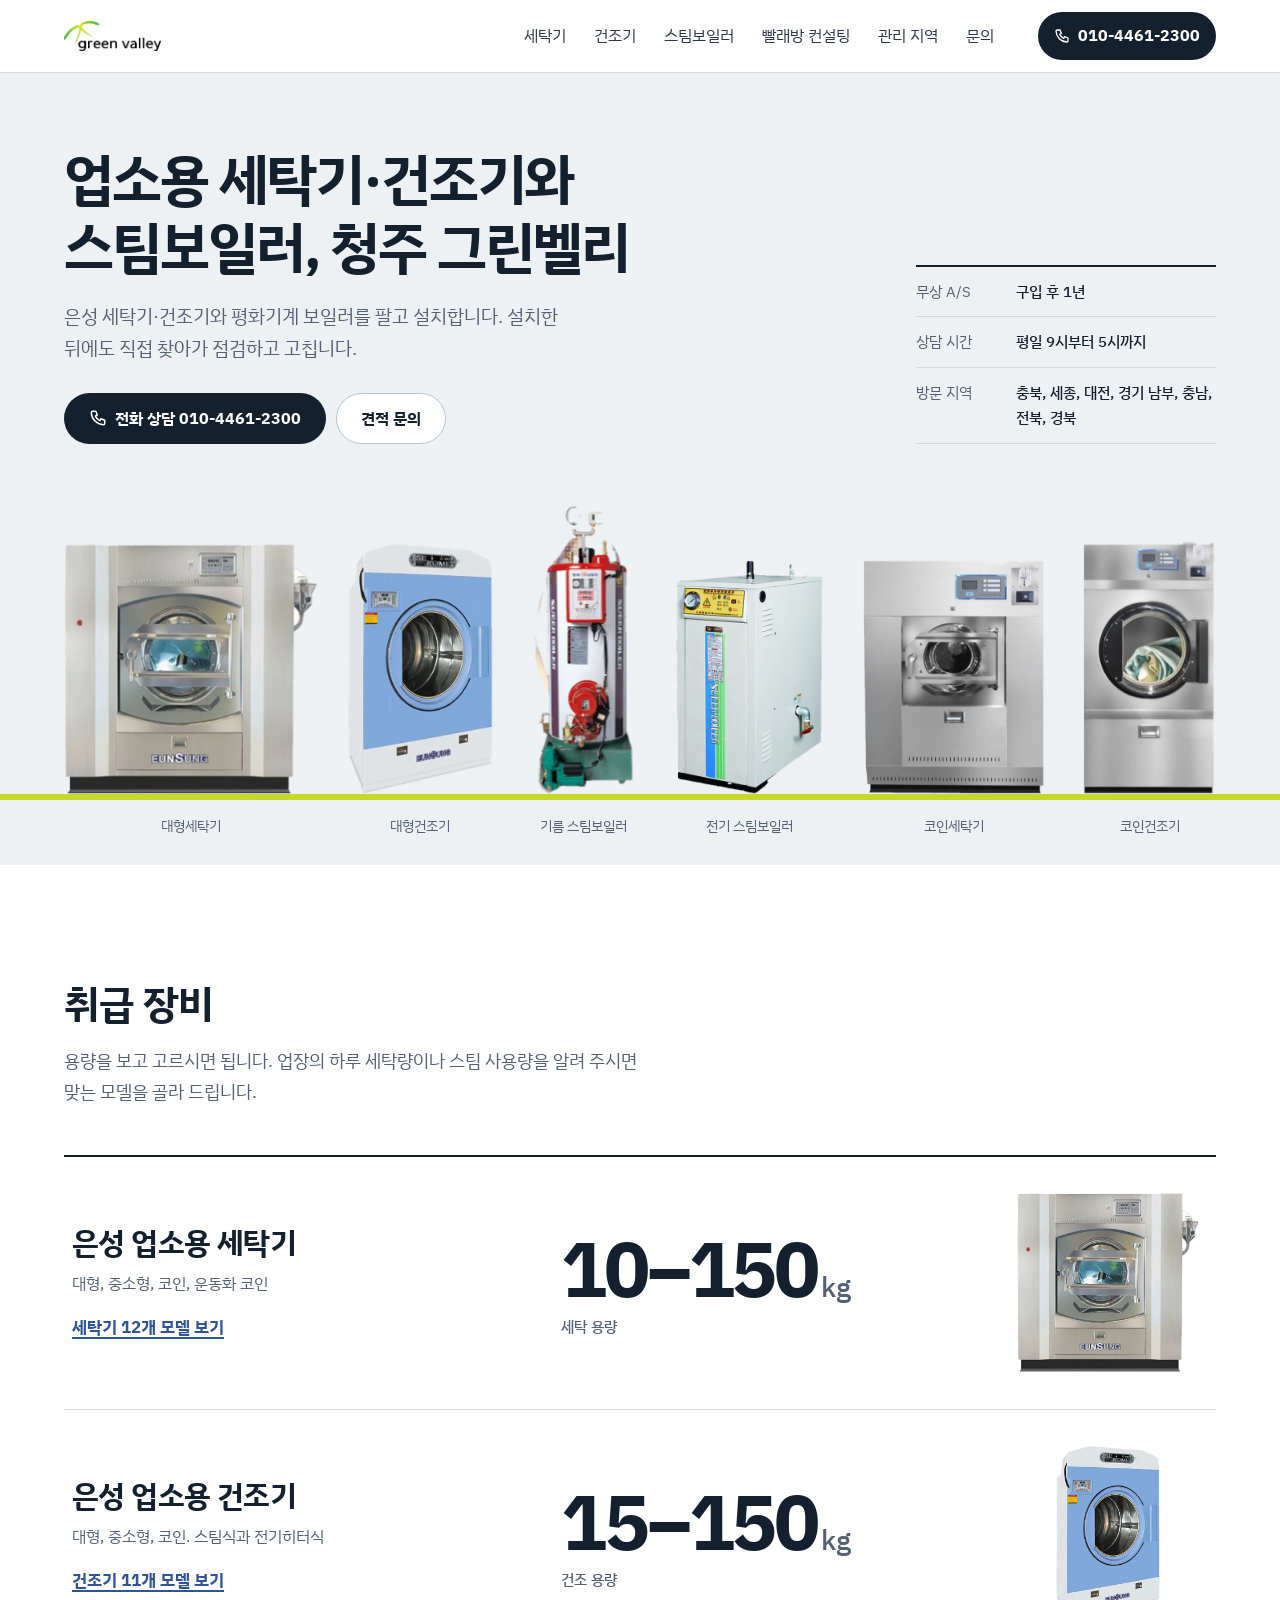
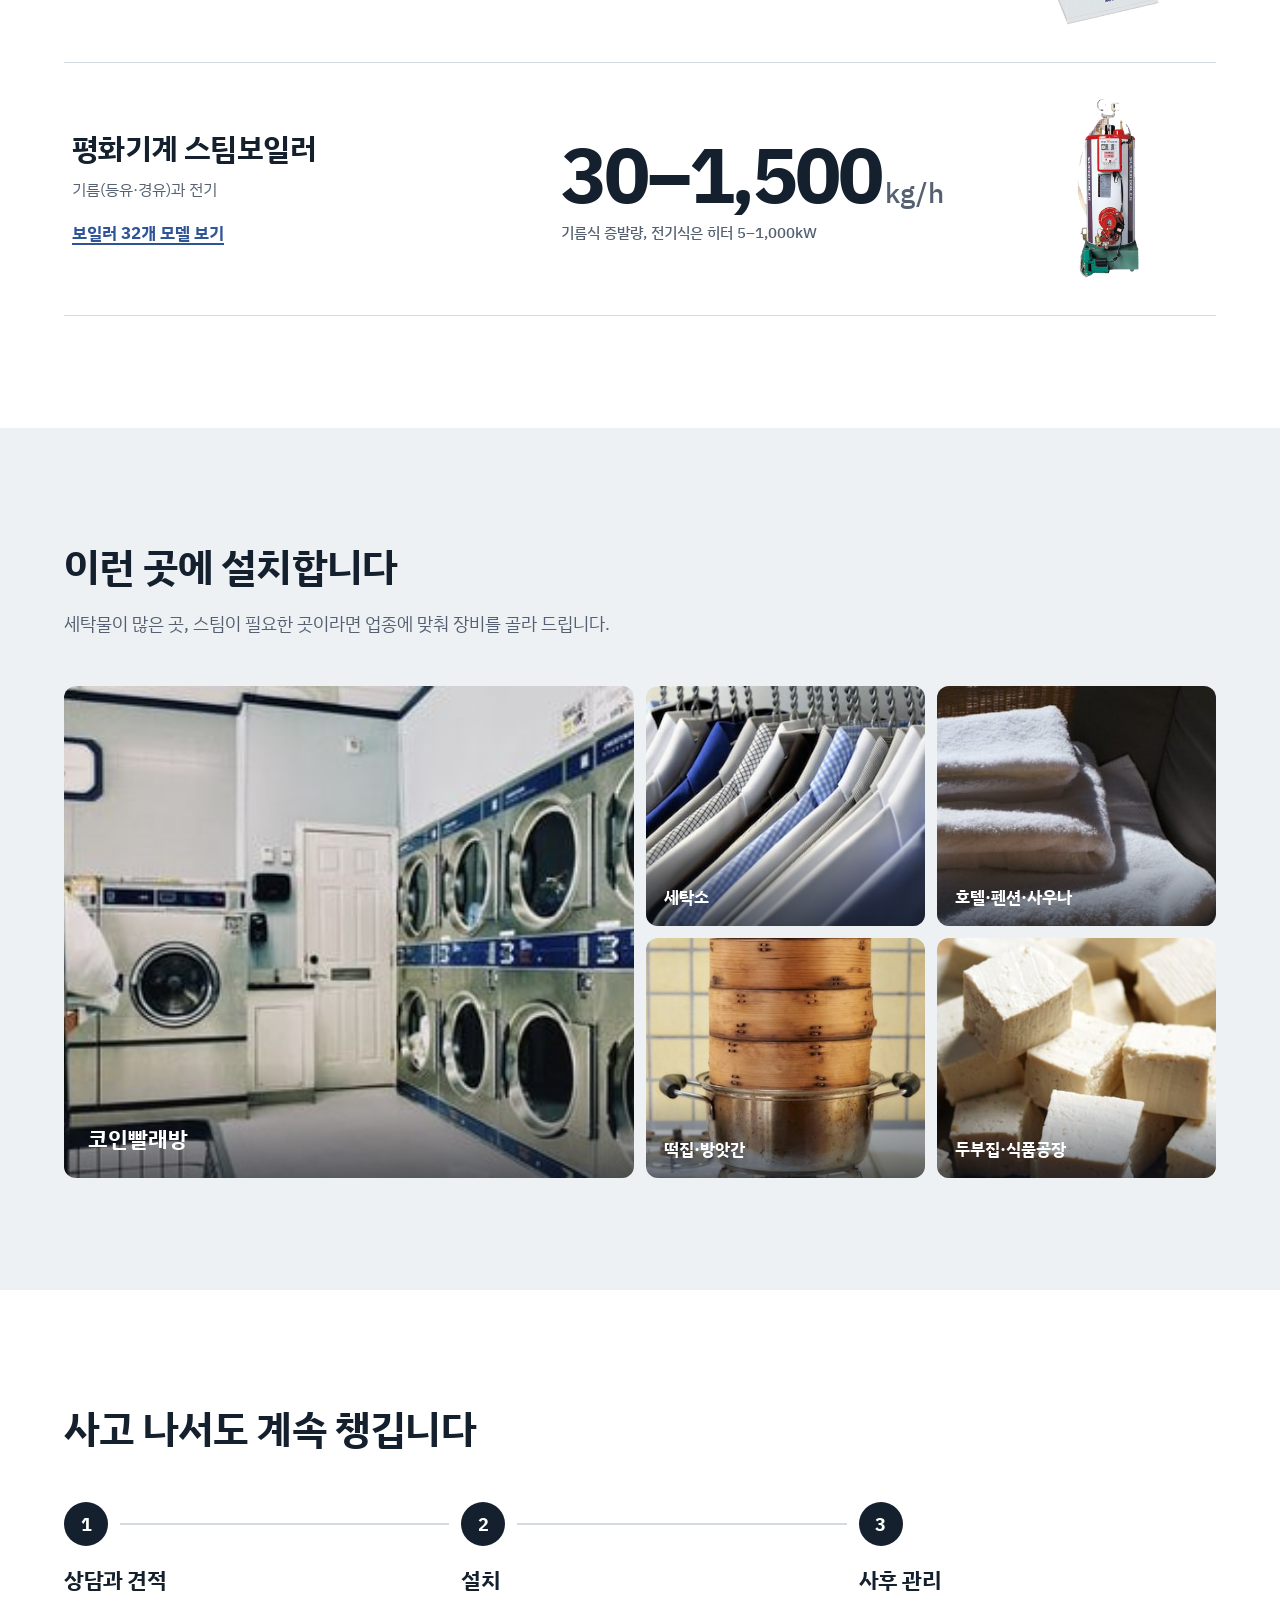
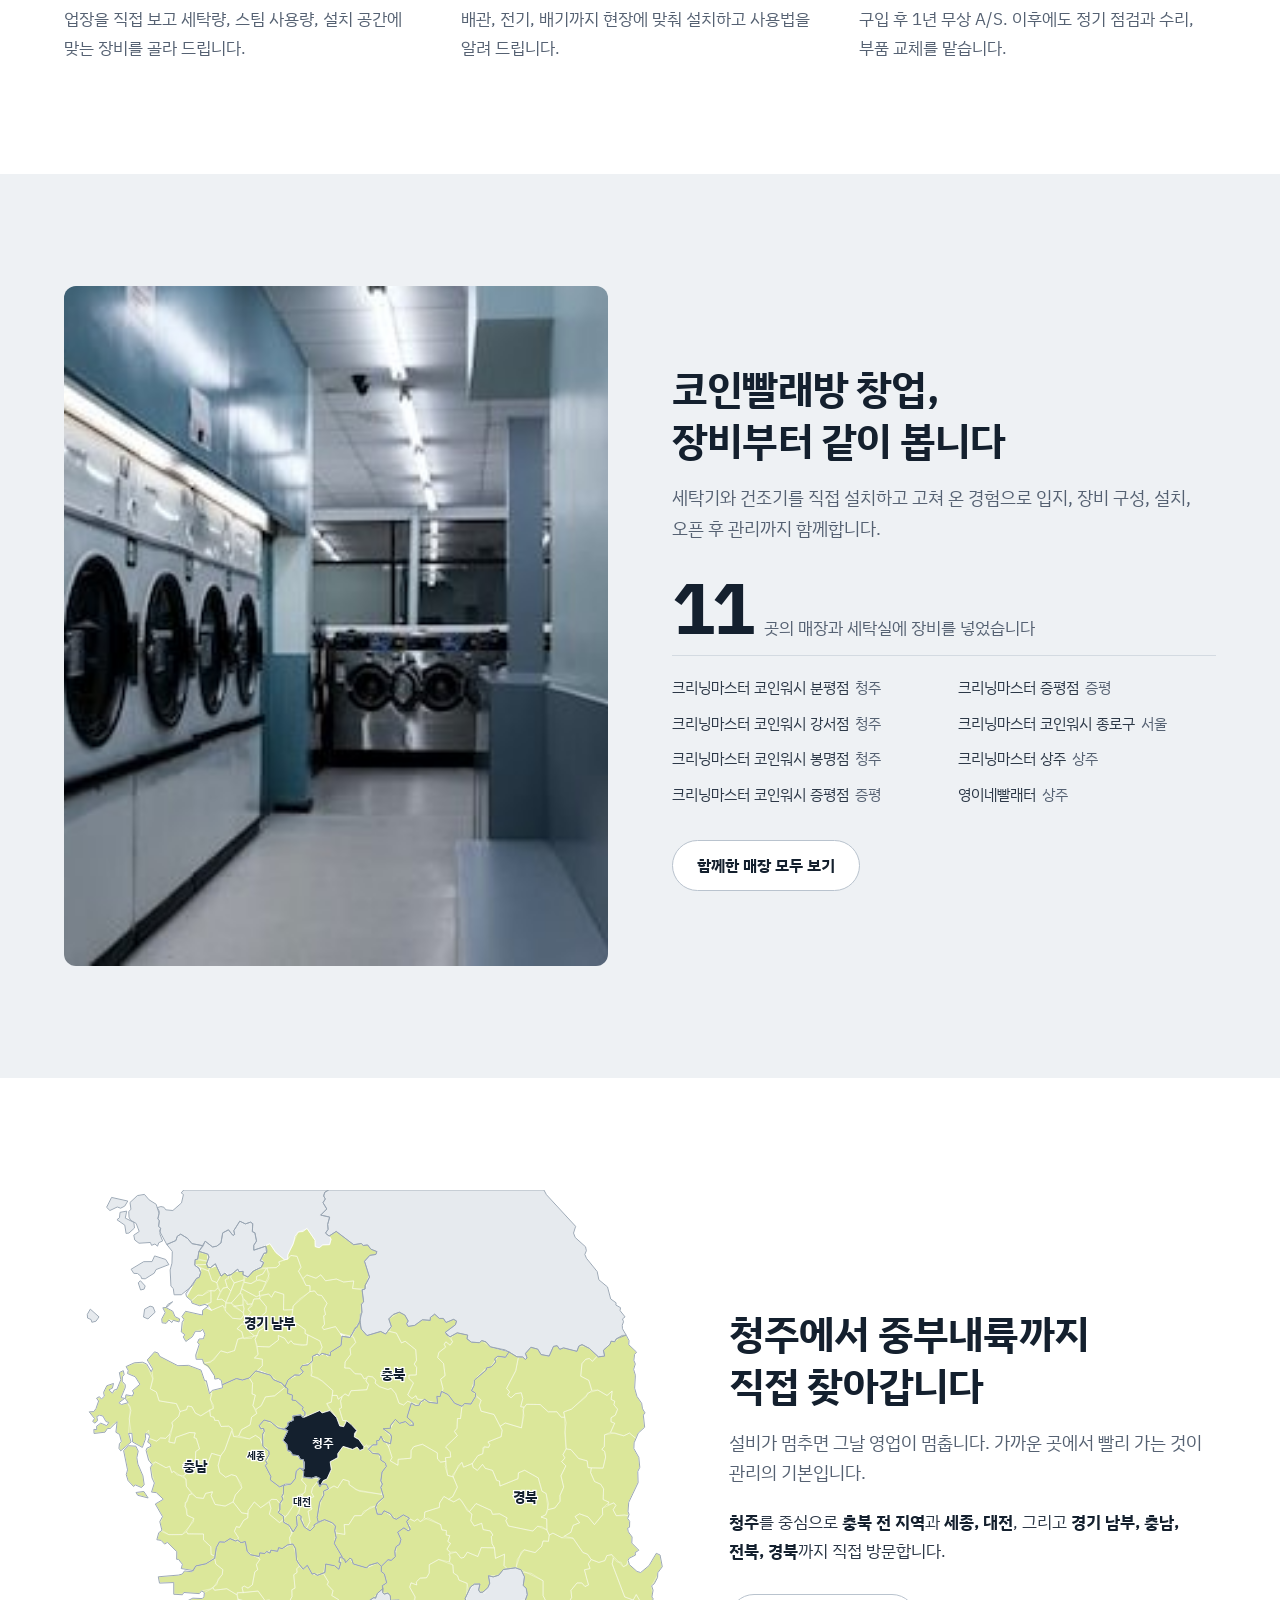
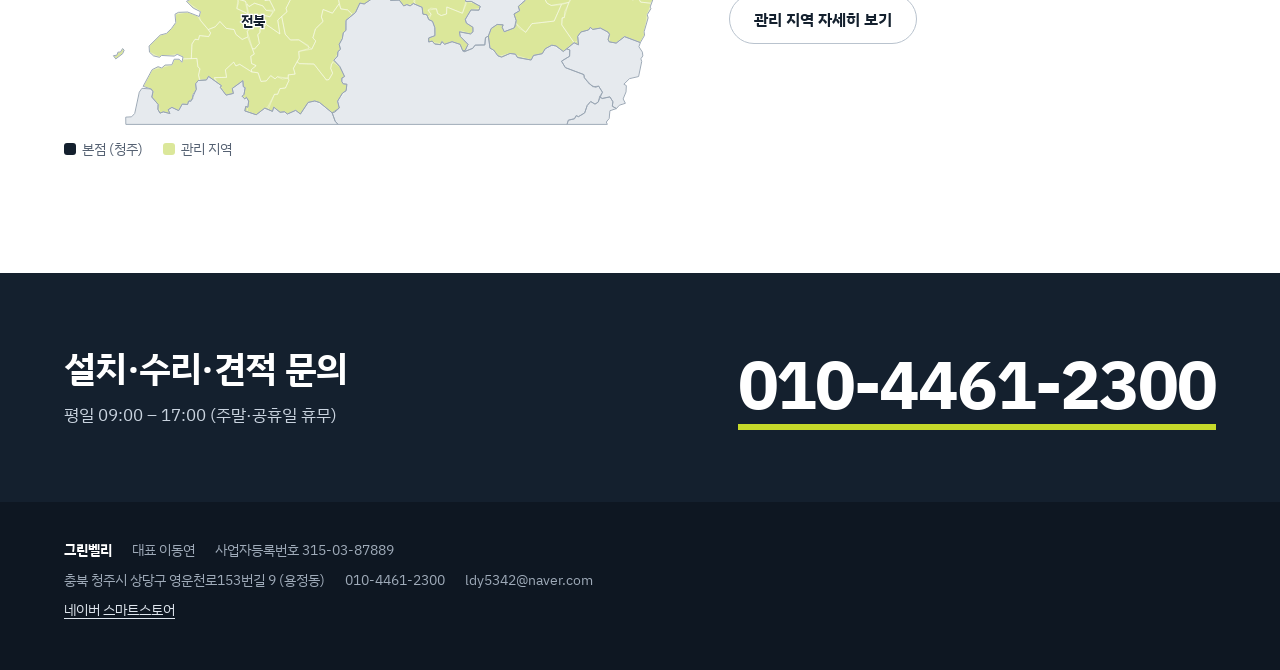
==== index.html @ e7952ce4 "SEO 점검 반영: 확인코드 자리표시 메타 제거, 셀프빨래방·A/S 검색어 보완, LocalBusiness 보강, llms.txt 매장 11곳 정정 (#2) Claude-Sessi" ====
<!doctype html>
<html lang="ko">
<head>
<meta charset="utf-8">
<meta name="viewport" content="width=device-width, initial-scale=1, viewport-fit=cover">
<title>그린벨리 | 청주 업소용 세탁기·건조기·스팀보일러 판매·설치·A/S</title>
<meta name="description" content="청주 그린벨리는 은성 업소용 세탁기·대형건조기와 평화기계 스팀보일러를 판매·설치하고 A/S합니다. 청주·충북 코인빨래방(셀프빨래방) 창업 컨설팅. 충청·경기 남부·전북·경북 방문 관리.">
<link rel="canonical" href="https://greenvalley.co.kr/">
<meta name="robots" content="index, follow, max-image-preview:large">
<meta property="og:type" content="website">
<meta property="og:locale" content="ko_KR">
<meta property="og:site_name" content="그린벨리">
<meta property="og:title" content="그린벨리 | 청주 업소용 세탁기·건조기·스팀보일러 판매·설치·A/S">
<meta property="og:description" content="청주 그린벨리는 은성 업소용 세탁기·대형건조기와 평화기계 스팀보일러를 판매·설치하고 A/S합니다. 청주·충북 코인빨래방(셀프빨래방) 창업 컨설팅. 충청·경기 남부·전북·경북 방문 관리.">
<meta property="og:url" content="https://greenvalley.co.kr/">
<meta property="og:image" content="https://greenvalley.co.kr/img/og-image.jpg">
<meta name="twitter:card" content="summary_large_image">
<meta name="theme-color" content="#ffffff">
<link rel="icon" href="favicon.png" type="image/png">
<link rel="apple-touch-icon" href="img/apple-touch-icon.png">
<link rel="manifest" href="site.webmanifest">
<link rel="preconnect" href="https://fonts.googleapis.com">
<link rel="preconnect" href="https://fonts.gstatic.com" crossorigin>
<link rel="stylesheet" href="https://fonts.googleapis.com/css2?family=IBM+Plex+Sans+KR:wght@400;500;700&display=swap">
<link rel="stylesheet" href="style.css">
<script type="application/ld+json">{"@context": "https://schema.org", "@graph": [{"@type": ["LocalBusiness", "Store"], "@id": "https://greenvalley.co.kr/#business", "name": "그린벨리", "alternateName": ["Green Valley", "그린밸리"], "description": "청주에 있는 업소용 세탁기·건조기, 스팀보일러 판매·설치·유지관리 업체. 은성 세탁기·대형건조기와 평화기계 스팀보일러를 취급하고 코인빨래방 창업 컨설팅을 합니다.", "url": "https://greenvalley.co.kr/", "logo": "https://greenvalley.co.kr/img/logo.png", "image": "https://greenvalley.co.kr/img/og-image.jpg", "telephone": "+82-10-4461-2300", "email": "ldy5342@naver.com", "vatID": "315-03-87889", "address": {"@type": "PostalAddress", "streetAddress": "영운천로153번길 9 (용정동)", "addressLocality": "청주시 상당구", "addressRegion": "충청북도", "addressCountry": "KR"}, "openingHoursSpecification": [{"@type": "OpeningHoursSpecification", "dayOfWeek": ["Monday", "Tuesday", "Wednesday", "Thursday", "Friday"], "opens": "09:00", "closes": "17:00"}], "areaServed": [{"@type": "City", "name": "청주시"}, {"@type": "AdministrativeArea", "name": "충청북도"}, {"@type": "City", "name": "세종특별자치시"}, {"@type": "City", "name": "대전광역시"}, {"@type": "AdministrativeArea", "name": "경기 남부"}, {"@type": "AdministrativeArea", "name": "충청남도"}, {"@type": "AdministrativeArea", "name": "전라북도"}, {"@type": "AdministrativeArea", "name": "경상북도"}], "brand": [{"@type": "Brand", "name": "은성", "alternateName": "은성기계"}, {"@type": "Brand", "name": "평화기계"}], "sameAs": ["https://smartstore.naver.com/greenvally"], "founder": {"@type": "Person", "name": "이동연"}, "knowsAbout": ["업소용 세탁기", "업소용 건조기", "코인빨래방 창업", "셀프빨래방 창업", "스팀보일러"]}]}</script>
</head>
<body>
<a class="skip" href="#main">본문으로 건너뛰기</a>
<header class="top">
  <div class="wrap">
    <a class="logo" href="index.html"><img src="img/logo.png" alt="그린벨리" width="802" height="249"></a>
    <nav class="menu" aria-label="메뉴"><a href="washer.html">세탁기</a><a href="dryer.html">건조기</a><a href="boiler.html">스팀보일러</a><a href="consulting.html">빨래방 컨설팅</a><a href="area.html">관리 지역</a><a href="contact.html">문의</a></nav>
    <a class="tel-top" href="tel:01044612300" aria-label="전화 010-4461-2300"><svg viewBox="0 0 24 24" fill="none" stroke="currentColor" stroke-width="2" stroke-linecap="round" stroke-linejoin="round" aria-hidden="true"><path d="M5 3h4l2 5-2.5 1.5a11 11 0 0 0 6 6L16 13l5 2v4a2 2 0 0 1-2 2A17 17 0 0 1 3 5a2 2 0 0 1 2-2z"/></svg>010-4461-2300</a>
  </div>
</header>
<main id="main">
<section class="hx">
  <div class="wrap hx-top">
    <div class="hx-copy">
      <h1>업소용 세탁기·건조기와<br>스팀보일러, 청주 그린벨리</h1>
      <p>은성 세탁기·건조기와 평화기계 보일러를 팔고 설치합니다. 설치한 뒤에도 직접 찾아가 점검하고 고칩니다.</p>
      <div class="btn-row"><a class="btn btn-ink" href="tel:01044612300"><svg viewBox="0 0 24 24" fill="none" stroke="currentColor" stroke-width="2" stroke-linecap="round" stroke-linejoin="round" aria-hidden="true"><path d="M5 3h4l2 5-2.5 1.5a11 11 0 0 0 6 6L16 13l5 2v4a2 2 0 0 1-2 2A17 17 0 0 1 3 5a2 2 0 0 1 2-2z"/></svg>전화 상담 010-4461-2300</a><a class="btn btn-line" href="contact.html">견적 문의</a></div>
    </div>
    <dl class="hx-facts">
      <div><dt>무상 A/S</dt><dd>구입 후 1년</dd></div>
      <div><dt>상담 시간</dt><dd>평일 9시부터 5시까지</dd></div>
      <div><dt>방문 지역</dt><dd>충북, 세종, 대전, 경기 남부, 충남, 전북, 경북</dd></div>
    </dl>
  </div>
  <div class="wrap">
    <ul class="lineup" style="--cols:1.013fr 0.579fr 0.342fr 0.631fr 0.772fr 0.525fr" aria-label="취급 장비"><li style="--i:0"><a href="washer.html#w-large" style="--hf:1.0" aria-label="대형세탁기 보기"><span class="tag" aria-hidden="true">대형세탁기</span><picture><source srcset="img/prod/cut/washer-large.webp" type="image/webp"><img src="img/prod/cut/washer-large.png" alt="은성·평화기계 대형세탁기" width="611" height="603" fetchpriority="high"></picture></a></li><li style="--i:1"><a href="dryer.html#d-large" style="--hf:1.0" aria-label="대형건조기 보기"><span class="tag" aria-hidden="true">대형건조기</span><picture><source srcset="img/prod/cut/dryer-blue.webp" type="image/webp"><img src="img/prod/cut/dryer-blue.png" alt="은성·평화기계 대형건조기" width="361" height="623" fetchpriority="high"></picture></a></li><li style="--i:2"><a href="boiler.html#b-oil" style="--hf:0.98" aria-label="기름 스팀보일러 보기"><span class="tag" aria-hidden="true">기름 스팀보일러</span><picture><source srcset="img/prod/cut/pho-30.webp" type="image/webp"><img src="img/prod/cut/pho-30.png" alt="은성·평화기계 기름 스팀보일러" width="205" height="599" fetchpriority="high"></picture></a></li><li style="--i:3"><a href="boiler.html#b-elec" style="--hf:0.8" aria-label="전기 스팀보일러 보기"><span class="tag" aria-hidden="true">전기 스팀보일러</span><picture><source srcset="img/prod/cut/phe-small.webp" type="image/webp"><img src="img/prod/cut/phe-small.png" alt="은성·평화기계 전기 스팀보일러" width="361" height="572" fetchpriority="auto"></picture></a></li><li style="--i:4"><a href="washer.html#w-coin" style="--hf:0.8" aria-label="코인세탁기 보기"><span class="tag" aria-hidden="true">코인세탁기</span><picture><source srcset="img/prod/cut/washer-coin.webp" type="image/webp"><img src="img/prod/cut/washer-coin.png" alt="은성·평화기계 코인세탁기" width="477" height="618" fetchpriority="auto"></picture></a></li><li style="--i:5"><a href="dryer.html#d-coin" style="--hf:0.92" aria-label="코인건조기 보기"><span class="tag" aria-hidden="true">코인건조기</span><picture><source srcset="img/prod/cut/dryer-coin.webp" type="image/webp"><img src="img/prod/cut/dryer-coin.png" alt="은성·평화기계 코인건조기" width="326" height="621" fetchpriority="auto"></picture></a></li></ul>
    <ul class="lineup-names" style="--cols:1.013fr 0.579fr 0.342fr 0.631fr 0.772fr 0.525fr" aria-hidden="true"><li><a href="washer.html#w-large" tabindex="-1">대형세탁기</a></li><li><a href="dryer.html#d-large" tabindex="-1">대형건조기</a></li><li><a href="boiler.html#b-oil" tabindex="-1">기름 스팀보일러</a></li><li><a href="boiler.html#b-elec" tabindex="-1">전기 스팀보일러</a></li><li><a href="washer.html#w-coin" tabindex="-1">코인세탁기</a></li><li><a href="dryer.html#d-coin" tabindex="-1">코인건조기</a></li></ul>
  </div>
</section>
<section class="section" id="catalog">
  <div class="wrap">
    <div class="head"><h2 class="title">취급 장비</h2><p class="desc">용량을 보고 고르시면 됩니다. 업장의 하루 세탁량이나 스팀 사용량을 알려 주시면 맞는 모델을 골라 드립니다.</p></div>
    <ul class="cat"><li><a href="washer.html">
        <div><h3>은성 업소용 세탁기</h3><p class="types-line">대형, 중소형, 코인, 운동화 코인</p><span class="more">세탁기 12개 모델 보기</span></div>
        <p class="range">10–150<small>kg</small><span class="range-sub">세탁 용량</span></p>
        <div class="thumb"><img src="img/prod/cut/washer-large.png" alt="" width="611" height="603" loading="lazy"></div>
      </a></li><li><a href="dryer.html">
        <div><h3>은성 업소용 건조기</h3><p class="types-line">대형, 중소형, 코인. 스팀식과 전기히터식</p><span class="more">건조기 11개 모델 보기</span></div>
        <p class="range">15–150<small>kg</small><span class="range-sub">건조 용량</span></p>
        <div class="thumb"><img src="img/prod/cut/dryer-blue.png" alt="" width="361" height="623" loading="lazy"></div>
      </a></li><li><a href="boiler.html">
        <div><h3>평화기계 스팀보일러</h3><p class="types-line">기름(등유·경유)과 전기</p><span class="more">보일러 32개 모델 보기</span></div>
        <p class="range">30–1,500<small>kg/h</small><span class="range-sub">기름식 증발량, 전기식은 히터 5–1,000kW</span></p>
        <div class="thumb"><img src="img/prod/cut/pho-30.png" alt="" width="205" height="599" loading="lazy"></div>
      </a></li></ul>
  </div>
</section>
<section class="section soft">
  <div class="wrap">
    <div class="head"><h2 class="title">이런 곳에 설치합니다</h2><p class="desc">세탁물이 많은 곳, 스팀이 필요한 곳이라면 업종에 맞춰 장비를 골라 드립니다.</p></div>
    <div class="places">
      <figure><img src="img/photo/laundromat.jpg" alt="코인빨래방 세탁기와 건조기" width="318" height="239" loading="lazy"><figcaption>코인빨래방</figcaption></figure>
      <figure><img src="img/photo/drycleaner.jpg" alt="세탁소에 걸린 셔츠" width="356" height="267" loading="lazy"><figcaption>세탁소</figcaption></figure>
      <figure><img src="img/photo/towels.jpg" alt="호텔 수건" width="356" height="267" loading="lazy"><figcaption>호텔·펜션·사우나</figcaption></figure>
      <figure><img src="img/photo/steamer.jpg" alt="찜기로 찌는 모습" width="400" height="300" loading="lazy"><figcaption>떡집·방앗간</figcaption></figure>
      <figure><img src="img/photo/tofu.jpg" alt="두부" width="400" height="300" loading="lazy"><figcaption>두부집·식품공장</figcaption></figure>
    </div>
  </div>
</section>
<section class="section">
  <div class="wrap">
    <div class="head"><h2 class="title">사고 나서도 계속 챙깁니다</h2></div>
    <ol class="flow">
      <li><h3>상담과 견적</h3><p>업장을 직접 보고 세탁량, 스팀 사용량, 설치 공간에 맞는 장비를 골라 드립니다.</p></li>
      <li><h3>설치</h3><p>배관, 전기, 배기까지 현장에 맞춰 설치하고 사용법을 알려 드립니다.</p></li>
      <li><h3>사후 관리</h3><p>구입 후 1년 무상 A/S. 이후에도 정기 점검과 수리, 부품 교체를 맡습니다.</p></li>
    </ol>
  </div>
</section>
<section class="section soft">
  <div class="wrap cons">
    <div class="cons-photo"><img src="img/photo/laundromat2.jpg" alt="코인빨래방 내부" width="356" height="267" loading="lazy"></div>
    <div>
      <h2 class="title">코인빨래방 창업, 장비부터 같이 봅니다</h2>
      <p class="desc">세탁기와 건조기를 직접 설치하고 고쳐 온 경험으로 입지, 장비 구성, 설치, 오픈 후 관리까지 함께합니다.</p>
      <p class="cons-count"><b>11</b><span>곳의 매장과 세탁실에 장비를 넣었습니다</span></p>
      <ul class="cons-list"><li>크리닝마스터 코인워시 분평점<span>청주</span></li><li>크리닝마스터 코인워시 강서점<span>청주</span></li><li>크리닝마스터 코인워시 봉명점<span>청주</span></li><li>크리닝마스터 코인워시 증평점<span>증평</span></li><li>크리닝마스터 증평점<span>증평</span></li><li>크리닝마스터 코인워시 종로구<span>서울</span></li><li>크리닝마스터 상주<span>상주</span></li><li>영이네빨래터<span>상주</span></li></ul>
      <div class="btn-row"><a class="btn btn-line" href="consulting.html#cases">함께한 매장 모두 보기</a></div>
    </div>
  </div>
</section>
<section class="section">
  <div class="wrap area">
    <div><svg class="area-map" viewBox="0 0 760 667" role="img" aria-labelledby="mapt"><title id="mapt">그린벨리 관리 지역: 청주를 중심으로 충북, 세종, 대전, 경기 남부, 충남, 전북, 경북</title><g class="regions"><path class="off" d="M499.9,576.2 510.2,572.1 513.2,568.1 525.3,567.9 526.1,558.8 529.7,556.8 531.7,571.9 536.2,574.2 541.7,581.5 546.2,583.0 556.7,578.5 563.5,579.4 566.0,583.5 583.1,586.7 586.0,581.0 596.9,578.8 600.7,572.6 608.8,568.2 614.1,569.1 623.2,576.0 627.6,572.8 631.3,574.1 631.1,582.0 621.0,588.1 625.8,596.2 648.9,604.9 649.5,608.8 655.7,616.7 663.5,621.0 667.3,619.2 672.1,626.9 666.7,639.3 662.8,641.7 657.4,638.5 653.1,643.4 649.9,652.7 642.1,657.4 639.3,656.1 637.2,660.0 629.5,661.8 627.9,667.0 342.0,667.0 338.5,663.1 334.7,652.6 343.6,646.6 341.5,638.0 347.6,628.0 352.1,625.0 353.1,616.9 348.5,616.4 346.7,613.3 346.9,609.1 350.2,607.3 344.3,594.9 336.8,586.9 341.5,581.8 341.9,576.2 345.1,573.3 343.5,567.1 347.4,560.0 348.6,552.7 351.9,549.7 352.0,537.2 363.9,527.3 369.3,515.6 374.7,516.7 386.8,508.7 388.9,509.5 391.0,503.7 398.4,497.2 397.9,502.8 399.6,504.4 404.3,503.1 407.3,506.6 407.6,512.3 418.5,511.9 424.0,519.2 428.0,517.5 432.0,519.1 436.0,516.2 447.0,520.9 448.0,529.4 452.8,530.2 455.3,536.2 460.0,538.4 462.9,546.4 463.0,556.3 455.2,559.2 455.2,564.2 459.5,563.1 462.8,566.7 469.9,567.5 471.6,563.7 475.2,567.0 484.4,563.8 494.4,567.1 497.7,575.1 499.9,576.2Z"/><path class="off" d="M338.5,663.1 342.0,667.0 77.2,667.0 77.1,658.0 84.3,657.6 88.3,653.4 94.0,626.8 97.3,622.0 109.0,623.0 111.1,626.3 109.6,632.9 117.5,642.1 117.2,648.2 119.8,653.0 123.9,651.4 132.3,653.5 130.0,648.7 134.7,645.8 143.1,649.8 147.6,641.7 154.3,642.2 155.4,638.2 158.5,638.3 165.1,623.4 164.3,616.3 167.6,612.3 177.8,611.6 180.4,607.1 196.5,618.7 195.1,620.8 202.3,630.5 211.4,628.4 210.0,622.2 223.3,612.5 223.8,620.0 226.1,621.2 224.7,629.5 222.4,631.9 225.6,635.2 227.7,633.3 230.5,638.0 229.5,645.6 226.8,644.7 225.7,650.2 239.9,655.0 250.7,646.7 260.2,650.8 261.8,645.5 269.7,651.9 275.3,651.3 278.8,654.1 289.2,649.5 295.1,654.1 304.7,639.6 313.0,637.8 319.1,639.8 334.7,652.6 338.5,663.1Z"/><path class="off" d="M701.7,181.2 689.4,185.8 687.4,189.4 682.8,188.8 681.6,192.5 673.3,200.0 674.8,207.3 667.0,208.3 655.9,197.8 646.6,193.0 642.6,194.9 640.3,201.4 623.5,197.1 618.8,198.9 615.6,194.4 611.0,195.2 605.6,207.3 595.4,205.4 591.4,198.7 582.8,196.3 576.0,204.0 578.0,209.7 576.0,211.5 572.5,208.5 565.4,208.2 550.6,199.5 532.0,195.7 526.8,189.6 521.5,188.0 518.4,190.6 508.5,189.9 503.0,185.8 503.9,181.1 490.8,178.3 481.8,183.3 475.9,177.6 488.5,168.3 490.0,163.5 486.3,161.5 476.8,165.4 473.5,160.3 468.5,160.3 462.7,155.0 457.3,159.1 457.1,162.7 447.3,162.0 437.7,169.0 429.6,170.3 427.7,166.9 429.6,163.5 425.4,156.1 418.5,152.5 410.8,155.5 405.4,160.9 408.6,170.4 401.4,179.8 395.3,176.6 378.2,181.7 371.0,173.6 368.9,164.8 371.9,152.6 371.2,142.4 374.0,139.8 372.1,124.6 375.8,123.5 376.0,119.0 381.3,108.7 375.1,88.9 381.8,81.5 389.2,80.5 390.6,76.9 383.1,73.9 379.0,68.6 373.5,69.2 371.0,66.8 361.6,68.3 339.8,51.7 330.9,57.5 326.4,53.8 329.7,49.1 329.1,42.9 331.6,33.8 320.4,31.3 328.0,23.7 323.3,15.8 326.2,11.2 324.1,7.5 325.5,2.8 330.4,0.0 599.0,0.0 602.2,5.9 638.6,45.4 636.0,53.8 638.1,59.3 651.0,70.9 652.0,75.8 650.1,80.4 652.1,85.2 665.5,101.8 667.6,112.1 678.4,121.0 682.4,136.0 689.1,140.8 688.8,143.6 694.6,146.9 694.1,150.6 700.3,158.4 697.1,160.9 698.4,164.4 696.8,168.9 697.1,173.2 701.7,181.2Z"/><path class="off" d="M135.6,139.5 127.8,147.0 135.7,151.3 138.6,158.1 144.3,160.9 143.6,164.7 136.3,162.6 134.5,165.5 130.9,162.2 127.5,166.4 122.5,165.8 122.0,161.0 126.3,153.0 123.4,147.0 127.3,146.6 129.6,142.8 135.6,139.5ZM369.7,163.2 365.4,171.9 363.6,171.6 357.1,184.1 347.1,182.6 345.8,194.1 332.4,202.6 332.5,206.7 322.1,203.9 318.7,206.5 316.0,204.9 310.1,207.6 310.2,213.5 304.4,218.3 297.1,219.3 295.2,222.8 298.7,227.1 293.9,231.2 288.0,230.9 279.6,237.0 275.6,246.0 271.6,241.0 261.3,236.7 257.6,231.1 239.4,225.8 231.3,234.6 222.6,237.2 215.2,235.3 197.4,243.2 196.5,237.8 192.9,235.2 188.2,236.0 187.8,231.9 180.0,219.8 174.5,216.7 172.8,211.3 165.0,211.3 164.4,206.2 168.9,192.4 166.6,190.4 168.6,186.0 174.0,185.7 175.9,179.9 173.0,173.8 170.5,176.5 164.0,176.3 160.2,183.2 152.1,189.0 148.9,183.4 150.9,180.6 146.4,177.2 147.5,165.2 149.8,161.4 147.2,158.0 151.8,151.4 172.8,156.1 173.0,150.2 180.3,144.7 175.9,142.8 169.4,144.5 159.7,141.2 159.2,138.4 152.9,133.1 152.1,129.3 165.4,110.3 168.7,109.1 170.6,103.1 168.5,97.8 163.2,93.9 163.7,86.9 166.8,86.3 168.4,76.6 179.6,80.1 180.9,83.7 178.0,92.2 179.6,96.7 183.1,96.7 188.9,92.1 196.1,107.4 200.9,103.7 203.7,106.9 208.5,105.6 216.8,98.9 218.4,101.9 223.6,101.6 223.4,105.6 229.6,108.7 236.3,101.1 246.2,96.5 249.3,90.4 244.9,88.3 249.6,79.0 252.9,78.5 251.8,70.1 236.9,75.1 236.9,69.0 240.3,63.7 238.3,53.4 235.1,52.0 235.6,42.0 232.9,40.1 226.4,42.3 219.4,38.9 211.9,50.8 213.0,55.3 211.0,56.8 205.3,49.7 198.1,53.5 195.9,66.1 190.6,70.1 185.5,71.1 176.2,63.9 173.7,69.6 159.7,66.9 154.2,60.4 145.7,55.1 141.4,57.7 139.6,63.1 128.3,68.0 119.3,51.3 120.6,47.8 118.1,45.2 119.0,38.4 117.2,35.9 119.1,26.8 116.4,22.0 120.9,20.7 124.7,21.5 127.1,24.8 135.9,25.6 146.7,16.1 149.1,5.6 146.3,3.6 149.5,0.0 330.4,0.0 325.5,2.8 324.1,7.5 326.2,11.2 323.3,15.8 328.0,23.7 320.4,31.3 331.6,33.8 329.1,42.9 329.7,49.1 326.4,53.8 330.9,57.5 339.8,51.7 361.6,68.3 371.0,66.8 373.5,69.2 379.0,68.6 383.1,73.9 390.6,76.9 389.2,80.5 381.8,81.5 375.1,88.9 381.3,108.7 376.0,119.0 375.8,123.5 372.1,124.6 374.0,139.8 371.2,142.4 371.9,152.6 369.9,155.3 369.7,163.2Z"/><path class="off" d="M717.6,570.1 722.0,576.9 722.5,581.6 720.0,585.2 721.1,588.5 717.2,607.3 705.9,609.9 698.8,616.9 701.9,618.6 701.5,626.5 697.9,635.3 700.7,640.7 693.2,643.1 689.5,647.3 684.4,644.3 685.2,638.8 681.4,632.7 671.7,634.7 668.6,632.4 672.1,626.9 667.3,619.2 660.0,620.2 649.5,608.8 648.9,604.9 625.8,596.2 621.0,588.1 631.1,582.0 631.3,574.1 627.6,572.8 636.7,565.1 642.2,567.7 641.2,557.2 645.2,551.7 654.7,549.2 656.9,546.0 660.0,548.5 669.5,546.8 679.1,551.9 680.9,554.5 679.2,561.0 680.5,564.0 689.2,565.6 699.7,557.5 719.4,564.9 717.6,570.1Z"/><path class="off" d=""/><path class="off" d="M32.8,148.7 43.7,158.4 39.9,163.8 34.8,165.1 33.8,161.7 29.4,159.8 29.1,155.3 32.8,148.7ZM111.2,146.1 113.7,152.5 104.8,160.9 99.3,158.6 100.6,148.8 107.4,145.0 111.2,146.1ZM101.3,119.8 100.0,123.7 95.6,124.8 92.7,115.9 95.3,113.2 101.3,119.8ZM130.9,93.1 114.9,99.3 112.6,103.8 101.4,110.8 96.9,110.6 96.1,107.8 91.9,104.3 87.1,104.0 83.8,98.9 99.5,89.5 109.9,89.4 113.1,82.3 126.9,86.7 130.9,93.1ZM168.4,76.6 166.8,86.3 163.7,86.9 163.2,93.9 168.5,97.8 170.6,103.1 168.7,109.1 165.4,110.3 160.5,119.3 146.5,130.7 137.5,130.8 136.4,122.9 133.5,120.1 132.5,99.8 134.8,91.3 135.2,76.6 128.3,68.0 139.6,63.1 141.4,57.7 145.7,55.1 154.2,60.4 159.7,66.9 173.7,69.6 168.4,76.6ZM76.5,35.1 87.1,40.4 88.0,47.4 81.1,53.7 77.5,54.2 75.9,43.9 66.1,37.1 69.2,34.7 70.0,27.9 78.2,26.4 76.5,35.1ZM59.4,9.3 79.6,13.8 75.8,20.1 70.7,22.7 66.5,21.2 57.3,25.6 53.2,21.6 59.4,9.3ZM117.2,35.9 119.0,38.4 118.1,45.2 120.6,47.8 119.7,55.0 123.1,63.6 118.3,65.8 116.7,70.1 113.5,67.4 109.3,69.1 107.9,65.5 93.6,66.4 88.3,62.4 87.1,56.4 93.9,51.8 90.1,41.7 83.1,37.7 81.2,33.9 80.8,26.8 83.6,24.2 82.4,15.6 91.6,7.0 100.4,5.5 106.2,12.3 115.0,17.8 118.7,29.4 117.2,35.9Z"/><path class="off" d="M526.1,558.8 525.3,567.9 513.2,568.1 510.2,572.1 499.9,576.2 497.7,575.1 500.7,574.9 504.3,567.2 494.6,557.2 493.6,551.5 507.4,554.1 510.5,551.5 510.4,545.8 502.2,540.6 500.9,536.0 507.9,524.2 517.9,524.5 519.6,519.7 508.4,513.5 501.7,513.7 500.7,509.9 507.4,495.5 512.2,492.0 519.2,491.8 517.5,499.3 519.2,502.2 522.8,502.0 529.0,496.4 531.4,490.8 529.8,481.5 535.8,482.9 542.7,480.8 548.4,473.7 563.4,471.6 570.6,474.1 574.8,482.8 573.2,493.7 577.0,497.2 578.3,505.1 575.9,512.0 567.1,519.8 568.7,525.1 561.7,529.3 564.4,537.4 563.6,544.0 561.9,546.7 549.5,551.4 546.9,545.8 548.2,542.8 540.7,542.3 533.2,547.4 529.7,556.8 526.1,558.8Z"/><path class="off" d="M681.4,650.0 680.5,659.7 676.9,664.1 678.2,667.0 627.9,667.0 629.5,661.8 637.2,660.0 639.3,656.1 642.1,657.4 649.9,652.7 653.1,643.4 657.4,638.5 662.8,641.7 666.7,639.3 668.6,632.4 671.7,634.7 681.4,632.7 685.2,638.8 684.4,644.3 689.5,647.3 681.4,650.0Z"/><path class="off" d="M168.4,76.6 176.2,63.9 185.5,71.1 190.6,70.1 195.9,66.1 198.1,53.5 205.3,49.7 211.0,56.8 213.0,55.3 211.9,50.8 219.4,38.9 226.4,42.3 232.9,40.1 235.6,42.0 235.1,52.0 238.3,53.4 240.3,63.7 236.9,69.0 236.9,75.1 251.8,70.1 253.5,74.9 252.9,78.5 249.6,79.0 244.9,88.3 249.3,90.4 246.2,96.5 236.3,101.1 229.6,108.7 223.4,105.6 223.6,101.6 218.4,101.9 216.8,98.9 208.5,105.6 203.7,106.9 200.9,103.7 196.1,107.4 188.9,92.1 183.1,96.7 179.6,96.7 178.0,92.2 180.9,83.7 179.6,80.1 168.4,76.6Z"/><path class="on" d="M719.4,564.9 699.7,557.5 689.2,565.6 680.5,564.0 679.2,561.0 680.9,554.5 679.1,551.9 669.5,546.8 660.0,548.5 656.9,546.0 654.7,549.2 645.2,551.7 641.2,557.2 642.2,567.7 636.7,565.1 623.2,576.0 614.1,569.1 608.8,568.2 600.7,572.6 596.9,578.8 586.0,581.0 583.1,586.7 566.0,583.5 563.5,579.4 556.7,578.5 546.2,583.0 541.7,581.5 536.2,574.2 531.7,571.9 529.7,556.8 533.2,547.4 540.7,542.3 548.2,542.8 546.9,545.8 549.5,551.4 561.9,546.7 564.4,537.4 561.7,529.3 568.7,525.1 567.1,519.8 575.9,512.0 578.3,505.1 577.0,497.2 573.2,493.7 574.8,482.8 570.6,474.1 563.4,471.6 548.4,473.7 542.7,480.8 535.8,482.9 529.8,481.5 531.4,490.8 529.0,496.4 522.8,502.0 519.2,502.2 517.5,499.3 519.2,491.8 512.2,492.0 507.4,495.5 500.7,509.9 501.7,513.7 508.4,513.5 519.6,519.7 517.9,524.5 507.9,524.2 500.9,536.0 502.2,540.6 510.4,545.8 510.5,551.5 507.4,554.1 493.6,551.5 494.6,557.2 504.3,567.2 500.7,574.9 497.7,575.1 494.4,567.1 484.4,563.8 475.2,567.0 471.6,563.7 469.9,567.5 462.8,566.7 459.5,563.1 455.2,564.2 455.2,559.2 463.0,556.3 462.9,546.4 460.0,538.4 455.3,536.2 452.8,530.2 448.0,529.4 447.0,520.9 436.0,516.2 432.0,519.1 428.0,517.5 424.0,519.2 418.5,511.9 407.6,512.3 407.3,506.6 404.3,503.1 399.6,504.4 397.9,502.8 397.3,493.9 402.8,490.4 399.9,479.2 396.0,476.2 396.2,469.6 404.4,461.5 408.4,462.3 413.6,457.8 412.9,451.0 414.7,445.0 418.9,442.3 420.6,436.1 416.5,427.1 424.3,421.7 429.4,425.6 432.3,423.8 427.7,413.7 431.1,409.5 423.6,405.5 414.9,411.0 411.1,409.5 407.3,404.0 399.4,400.4 396.8,404.8 391.0,404.6 388.9,395.9 391.1,390.6 399.1,383.6 395.5,371.2 397.4,367.1 395.5,363.1 397.0,352.0 402.4,345.0 401.1,340.7 395.5,337.2 395.5,332.9 393.1,329.5 385.4,328.8 380.0,323.6 385.3,318.2 390.6,318.1 390.3,312.8 393.3,312.5 395.7,307.2 398.8,313.8 407.5,316.8 408.9,308.3 407.6,304.7 398.4,298.0 407.5,297.4 407.5,294.1 413.6,286.3 418.8,291.3 426.1,289.1 431.4,293.6 436.2,293.9 435.7,290.2 428.2,283.6 433.6,266.0 438.8,269.1 443.5,268.6 444.6,265.2 450.2,261.3 455.5,265.0 466.4,266.3 465.4,257.6 469.5,257.9 471.2,251.4 479.6,255.5 487.5,266.2 496.9,270.0 500.0,266.5 507.9,267.2 513.8,257.5 513.6,253.5 508.7,250.5 512.0,244.0 512.3,237.3 527.0,224.8 527.2,222.2 533.4,220.7 538.9,214.7 537.6,210.7 541.5,207.5 551.1,208.8 555.5,202.0 565.4,208.2 572.5,208.5 576.0,211.5 578.0,209.7 576.0,204.0 582.8,196.3 591.4,198.7 595.4,205.4 605.6,207.3 611.0,195.2 615.6,194.4 618.8,198.9 623.5,197.1 640.3,201.4 642.6,194.9 646.6,193.0 655.9,197.8 667.0,208.3 674.8,207.3 673.3,200.0 681.6,192.5 682.8,188.8 687.4,189.4 689.4,185.8 696.8,181.5 701.7,181.2 705.3,188.0 704.9,193.1 714.7,202.4 712.2,205.2 711.3,212.6 713.1,217.2 711.0,223.9 713.2,231.3 712.3,247.4 715.2,257.7 721.0,266.2 722.1,273.1 725.3,278.3 723.1,280.9 724.8,296.1 716.8,303.5 711.6,315.6 711.3,322.8 717.5,333.8 718.7,346.2 716.2,351.4 716.6,365.3 704.9,389.9 704.0,401.3 705.3,404.9 703.6,410.0 706.1,413.6 705.9,420.9 703.5,422.2 704.4,426.7 709.1,433.1 708.7,440.7 717.5,449.6 712.9,452.6 713.3,455.7 705.2,459.8 704.2,462.5 705.8,467.7 715.2,476.1 719.8,477.5 730.3,468.8 739.3,453.5 744.0,455.6 746.8,470.2 741.2,477.7 740.9,483.6 736.7,491.6 733.5,494.0 735.3,499.6 733.8,508.0 735.4,510.3 731.6,520.6 732.6,522.6 728.0,530.1 729.1,534.0 724.1,551.4 724.7,555.8 719.4,564.9Z"/><path class="on" d="M75.1,574.3 73.2,578.8 64.6,585.3 61.7,581.3 66.1,580.6 67.3,576.9 70.5,576.7 73.1,572.4 75.1,574.3ZM350.5,460.9 351.6,465.2 356.8,459.5 359.2,460.9 361.1,466.8 377.9,471.7 380.6,468.5 391.4,465.3 396.2,469.6 396.0,476.2 399.9,479.2 402.8,490.4 397.3,493.9 398.4,497.2 391.0,503.7 388.9,509.5 386.8,508.7 374.7,516.7 369.3,515.6 363.9,527.3 352.0,537.2 351.9,549.7 348.6,552.7 347.4,560.0 343.5,567.1 345.1,573.3 341.9,576.2 341.5,581.8 336.8,586.9 344.3,594.9 350.2,607.3 346.9,609.1 346.7,613.3 348.5,616.4 353.1,616.9 352.1,625.0 347.6,628.0 341.5,638.0 343.6,646.6 337.8,652.0 334.7,652.6 319.1,639.8 313.0,637.8 304.7,639.6 295.1,654.1 289.2,649.5 278.8,654.1 275.3,651.3 269.7,651.9 261.8,645.5 260.2,650.8 250.7,646.7 239.9,655.0 225.7,650.2 226.8,644.7 229.5,645.6 230.5,638.0 227.7,633.3 225.6,635.2 222.4,631.9 224.7,629.5 226.1,621.2 223.8,620.0 223.3,612.5 210.0,622.2 211.4,628.4 202.3,630.5 195.1,620.8 196.5,618.7 180.4,607.1 177.8,611.6 167.6,612.3 164.3,616.3 165.1,623.4 160.5,630.6 160.8,635.3 155.4,638.2 154.3,642.2 147.6,641.7 143.1,649.8 134.7,645.8 130.0,648.7 132.3,653.5 123.9,651.4 119.8,653.0 117.2,648.2 117.5,642.1 109.6,632.9 111.1,626.3 109.0,623.0 98.8,619.5 110.0,598.7 117.4,595.0 122.0,596.6 126.2,593.0 134.6,592.7 137.5,585.7 143.8,585.7 147.2,589.5 148.6,582.9 141.3,579.6 137.5,581.8 121.8,581.0 119.2,583.3 111.7,581.5 106.7,576.9 106.2,569.2 120.1,555.5 127.9,553.5 134.3,547.2 139.5,539.9 138.6,529.5 142.8,527.2 154.3,526.8 168.8,532.4 170.3,526.3 161.3,521.9 152.9,513.4 160.8,509.5 172.6,510.0 174.7,507.8 175.2,502.6 171.8,500.4 168.9,503.8 149.6,502.4 147.8,505.2 137.0,504.6 137.0,490.0 119.2,490.7 117.7,482.8 142.7,480.7 147.6,479.4 150.4,475.5 159.7,476.6 164.5,469.3 177.1,466.6 188.1,459.8 190.1,446.4 194.0,439.2 200.4,439.6 207.3,435.2 214.1,438.1 216.8,437.1 221.0,440.3 226.3,438.8 228.7,451.3 232.9,455.3 243.6,457.5 244.3,453.0 250.8,453.8 252.9,451.2 257.1,453.2 258.2,449.6 266.7,451.0 267.8,446.4 272.3,447.7 279.0,443.1 285.6,441.9 289.0,447.5 290.3,461.7 293.0,466.5 298.5,473.3 303.7,468.5 309.8,479.5 312.3,478.5 316.3,481.0 325.7,477.4 326.6,466.9 337.6,469.0 343.1,473.4 345.7,464.9 343.2,464.6 344.4,458.2 350.5,460.9Z"/><path class="on" d="M105.0,384.4 92.1,381.1 89.9,377.6 99.6,376.3 105.0,384.4ZM89.7,319.8 92.6,325.9 90.9,334.1 92.2,342.1 98.5,356.8 100.1,368.0 96.7,371.4 89.0,368.1 86.8,370.1 80.0,362.8 77.7,355.3 79.3,349.3 74.4,325.2 80.5,319.2 89.7,319.8ZM215.2,235.3 222.6,237.2 231.3,234.6 239.4,225.8 257.6,231.1 261.3,236.7 271.6,241.0 279.4,248.2 279.0,253.9 285.2,256.1 284.6,262.2 289.2,262.8 298.6,271.3 297.2,274.1 300.7,277.2 300.7,281.1 297.6,283.7 295.7,280.5 285.2,282.2 286.1,287.4 279.4,290.4 279.4,294.5 274.8,298.1 267.1,297.0 258.0,289.4 249.7,287.1 243.6,294.1 245.5,297.9 249.2,297.8 249.9,301.3 247.9,304.8 248.1,319.8 255.8,326.3 255.9,330.4 251.6,337.8 253.4,341.3 251.2,344.0 258.2,357.5 257.5,361.9 269.1,370.6 274.1,369.0 273.8,379.2 271.8,382.6 273.2,385.8 269.5,391.4 269.4,399.3 267.3,402.6 273.8,407.2 274.2,414.8 280.9,418.5 286.1,426.8 291.0,418.9 290.1,407.6 292.7,405.5 296.1,407.4 295.5,411.0 300.0,420.7 307.1,425.5 312.4,420.2 312.1,418.1 325.2,411.5 335.1,415.5 338.9,419.6 337.9,425.3 339.7,433.9 337.3,441.0 347.1,457.8 344.4,458.2 343.2,464.6 345.7,464.9 343.1,473.4 337.6,469.0 326.6,466.9 325.7,477.4 316.3,481.0 312.3,478.5 309.8,479.5 303.7,468.5 298.5,473.3 293.0,466.5 290.3,461.7 289.0,447.5 285.6,441.9 279.0,443.1 272.3,447.7 267.8,446.4 266.7,451.0 258.2,449.6 257.1,453.2 252.9,451.2 250.8,453.8 244.3,453.0 243.6,457.5 232.9,455.3 228.7,451.3 226.3,438.8 221.0,440.3 216.8,437.1 214.1,438.1 207.3,435.2 200.4,439.6 194.0,439.2 190.1,446.4 188.1,459.8 177.1,466.6 164.5,469.3 161.6,475.1 146.4,472.5 147.8,467.2 143.0,461.1 140.6,461.0 140.8,451.5 129.1,439.8 125.6,442.0 121.1,437.3 115.9,436.5 118.3,427.8 122.2,424.8 119.6,413.9 123.0,407.7 114.0,392.0 124.0,386.0 115.3,377.8 109.3,377.1 112.8,365.8 109.8,359.2 107.9,346.2 110.2,343.0 105.6,337.1 102.5,325.1 103.4,322.3 108.5,320.0 108.0,317.0 104.5,314.7 106.8,307.6 105.4,304.8 101.5,304.2 101.9,310.1 97.8,321.3 85.6,314.5 84.8,303.7 80.6,303.9 83.7,314.6 70.8,325.6 68.6,322.5 69.2,316.7 71.6,313.8 69.3,305.1 64.8,302.4 66.3,289.1 57.7,297.6 54.2,297.7 51.2,302.3 37.5,303.9 37.3,298.8 40.8,299.1 40.7,294.8 45.9,291.0 53.3,294.2 56.1,290.1 52.3,289.0 48.6,282.2 44.5,281.0 40.9,282.8 41.9,287.9 38.6,291.0 35.8,288.9 38.1,285.3 31.5,276.9 37.2,276.6 39.9,272.9 43.2,263.4 40.6,260.0 44.2,258.0 46.7,260.9 50.4,257.4 49.4,252.7 53.5,244.3 61.8,241.5 60.4,247.4 56.1,249.4 60.4,253.7 62.6,249.7 66.1,248.7 70.9,236.8 69.1,227.9 74.0,225.5 75.1,230.4 72.9,233.1 72.7,238.8 76.4,243.0 76.5,246.5 71.2,259.1 75.8,260.1 68.4,265.5 71.7,267.8 80.1,265.5 76.7,260.5 77.3,255.6 85.3,257.1 87.0,253.5 85.4,250.4 94.8,242.5 88.9,233.1 79.3,229.1 80.2,225.2 77.5,220.4 87.8,215.7 98.1,215.0 103.2,217.2 108.9,226.8 110.6,223.2 103.9,212.2 113.0,202.0 117.4,203.5 119.4,207.6 142.1,219.3 155.4,218.9 171.0,224.8 175.5,238.1 177.6,238.0 181.6,254.2 184.9,250.2 198.0,246.9 197.4,243.2 215.2,235.3Z"/><path class="on" d="M551.1,208.8 541.5,207.5 537.6,210.7 538.9,214.7 533.4,220.7 527.2,222.2 527.0,224.8 512.3,237.3 512.0,244.0 508.7,250.5 513.6,253.5 513.8,257.5 507.9,267.2 500.0,266.5 496.9,270.0 487.5,266.2 479.6,255.5 471.2,251.4 469.5,257.9 465.4,257.6 466.4,266.3 455.5,265.0 450.2,261.3 444.6,265.2 443.5,268.6 438.8,269.1 433.6,266.0 428.2,283.6 435.7,290.2 436.2,293.9 431.4,293.6 426.1,289.1 418.8,291.3 413.6,286.3 407.5,294.1 407.5,297.4 398.4,298.0 407.6,304.7 408.9,308.3 407.5,316.8 398.8,313.8 395.7,307.2 393.3,312.5 390.3,312.8 390.6,318.1 385.3,318.2 380.0,323.6 385.4,328.8 393.1,329.5 395.5,332.9 395.5,337.2 401.1,340.7 402.4,345.0 397.0,352.0 395.5,363.1 397.4,367.1 395.5,371.2 399.1,383.6 391.1,390.6 388.9,395.9 391.0,404.6 396.8,404.8 399.4,400.4 407.3,404.0 411.1,409.5 414.9,411.0 423.6,405.5 431.1,409.5 427.7,413.7 432.3,423.8 429.4,425.6 424.3,421.7 416.5,427.1 420.6,436.1 418.9,442.3 414.7,445.0 412.9,451.0 413.6,457.8 408.4,462.3 404.4,461.5 396.2,469.6 391.4,465.3 380.6,468.5 377.9,471.7 361.1,466.8 359.2,460.9 356.8,459.5 351.6,465.2 337.3,441.0 339.7,433.9 337.9,425.3 338.9,419.6 335.1,415.5 325.2,411.5 317.3,414.2 316.0,408.8 319.1,389.8 324.3,380.6 323.9,376.0 330.1,373.0 327.5,367.4 322.0,367.0 319.3,370.6 316.6,364.3 319.4,360.1 314.6,357.9 309.2,359.9 298.8,358.4 299.1,351.3 297.4,349.2 299.7,348.4 300.1,340.9 298.6,336.5 294.9,336.3 292.6,331.6 285.3,330.9 282.8,326.3 279.4,325.6 277.9,317.4 273.5,312.4 279.3,300.5 274.8,298.1 279.4,294.5 279.4,290.4 286.1,287.4 285.2,282.2 295.7,280.5 297.6,283.7 300.7,281.1 300.7,277.2 297.2,274.1 298.6,271.3 289.2,262.8 284.6,262.2 285.2,256.1 279.0,253.9 279.4,248.2 275.6,246.0 279.6,237.0 288.0,230.9 293.9,231.2 298.7,227.1 295.2,222.8 297.1,219.3 304.4,218.3 310.2,213.5 310.1,207.6 316.0,204.9 318.7,206.5 322.1,203.9 332.5,206.7 332.4,202.6 345.8,194.1 347.1,182.6 357.1,184.1 369.7,163.2 371.0,173.6 378.2,181.7 395.3,176.6 401.4,179.8 408.6,170.4 405.4,160.9 410.8,155.5 418.5,152.5 425.4,156.1 429.6,163.5 427.7,166.9 429.6,170.3 437.7,169.0 447.3,162.0 457.1,162.7 457.3,159.1 462.7,155.0 468.5,160.3 473.5,160.3 476.8,165.4 486.3,161.5 490.0,163.5 488.5,168.3 475.9,177.6 477.7,181.0 481.8,183.3 490.8,178.3 503.9,181.1 503.0,185.8 508.5,189.9 518.4,190.6 521.5,188.0 526.8,189.6 532.0,195.7 555.5,202.0 551.1,208.8Z"/><path class="on" d="M279.3,300.5 273.5,312.4 277.9,317.4 279.4,325.6 282.8,326.3 285.3,330.9 292.6,331.6 294.9,336.3 298.6,336.5 299.7,348.4 294.4,347.0 289.9,350.8 288.6,360.4 283.2,367.1 276.5,367.0 269.1,370.6 257.5,361.9 258.2,357.5 251.2,344.0 253.4,341.3 251.6,337.8 255.9,330.4 255.8,326.3 248.1,319.8 247.9,304.8 249.9,301.3 249.2,297.8 245.5,297.9 243.6,294.1 249.7,287.1 258.0,289.4 267.1,297.0 279.3,300.5Z"/><path class="on" d="M312.1,418.1 312.4,420.2 307.1,425.5 300.0,420.7 295.5,411.0 296.1,407.4 292.7,405.5 290.1,407.6 291.0,418.9 286.1,426.8 280.9,418.5 274.2,414.8 273.8,407.2 267.3,402.6 269.4,399.3 269.5,391.4 273.2,385.8 271.8,382.6 273.8,379.2 274.1,369.0 283.2,367.1 288.6,360.4 289.9,350.8 294.4,347.0 299.1,351.3 298.8,358.4 309.2,359.9 314.6,357.9 319.4,360.1 316.6,364.3 319.3,370.6 322.0,367.0 327.5,367.4 330.1,373.0 323.9,376.0 324.3,380.6 319.1,389.8 316.0,408.8 317.3,414.2 312.1,418.1Z"/><path class="on" d="M231.3,234.6 222.6,237.2 215.2,235.3 197.4,243.2 196.5,237.8 192.9,235.2 188.2,236.0 187.8,231.9 180.2,222.1 173.4,217.4 172.8,211.3 165.0,211.3 164.4,206.2 168.9,192.4 166.6,190.4 168.6,186.0 174.0,185.7 175.9,179.9 173.0,173.8 170.5,176.5 164.0,176.3 160.2,183.2 152.1,189.0 148.9,183.4 150.9,180.6 146.4,177.2 147.5,165.2 149.8,161.4 147.2,158.0 151.8,151.4 172.8,156.1 173.0,150.2 177.2,146.8 184.1,150.2 178.4,142.3 169.4,144.5 159.7,141.2 159.2,138.4 152.9,133.1 165.4,110.3 168.7,109.1 170.6,103.1 170.5,97.7 163.2,93.5 163.7,86.9 166.9,85.9 168.4,76.6 179.6,80.1 179.2,92.9 184.4,97.1 190.4,94.3 195.7,106.6 201.5,103.3 205.4,106.2 213.8,101.2 223.6,101.6 225.9,108.2 229.6,108.7 235.9,100.4 244.9,97.2 249.3,90.4 245.8,86.2 253.5,74.9 249.9,70.1 257.0,67.1 264.3,77.9 275.2,87.0 279.2,86.3 279.4,80.7 286.3,67.0 288.4,57.7 292.3,52.5 298.2,51.8 303.4,48.0 313.4,62.8 313.6,70.7 318.5,72.1 323.0,68.5 331.5,68.2 333.4,61.3 330.9,57.5 339.8,51.7 361.6,68.3 371.0,66.8 373.5,69.2 379.0,68.6 383.1,73.9 390.6,76.9 389.2,80.5 381.8,81.5 375.1,88.9 380.8,107.1 375.8,123.5 372.1,124.6 374.0,139.8 371.2,142.4 371.9,152.6 369.9,155.3 369.7,163.2 359.1,179.7 359.0,182.7 351.8,182.9 345.3,179.3 347.1,182.6 345.8,194.1 332.4,202.6 329.7,207.4 325.1,204.5 310.1,207.6 310.2,213.5 307.9,215.9 297.1,219.3 295.2,222.8 298.7,227.1 293.9,231.2 288.0,230.9 279.6,237.0 275.6,246.0 271.6,241.0 261.3,236.7 257.6,231.1 245.7,226.1 239.4,225.8 231.3,234.6ZM143.6,164.7 130.9,162.2 127.5,166.4 122.5,165.8 122.0,161.0 126.3,153.0 123.4,147.0 127.3,146.6 135.6,139.5 127.8,147.0 135.7,151.3 138.6,158.1 144.3,160.9 143.6,164.7Z"/></g><g class="muni"><path d="M705.9,303.4 698.7,306.8 682.2,302.5 687.3,291.2 682.7,289.2 682.9,284.2 688.2,281.0 691.0,273.6 686.4,268.0 687.5,263.7 683.0,261.4 684.2,251.0 677.8,256.5 666.4,249.7 658.8,250.1 655.1,237.6 645.0,232.4 646.5,216.8 651.1,211.4 655.6,210.3 659.7,213.8 665.0,208.0 674.8,207.3 673.3,200.0 682.8,188.8 687.4,189.4 696.8,181.5 701.7,181.2 705.3,188.0 704.9,193.1 714.7,202.4 711.3,212.6 713.1,217.2 711.0,223.9 713.2,231.3 712.3,247.4 725.3,278.3 723.1,280.9 724.8,296.1 716.8,303.5 714.0,310.3 705.9,303.4Z"/><path d="M651.4,194.9 661.1,201.0 665.0,208.0 659.7,213.8 655.6,210.3 651.1,211.4 646.5,216.8 645.0,232.4 655.1,237.6 658.8,250.1 633.5,273.5 623.7,277.1 624.9,283.7 620.7,283.6 615.1,276.8 604.4,276.9 594.4,267.8 577.4,267.5 574.2,271.1 570.0,270.5 572.7,260.4 570.8,253.1 563.6,254.3 558.0,259.4 553.6,255.8 556.3,252.1 552.5,247.6 563.9,225.5 567.2,208.7 578.0,209.7 576.0,204.0 582.8,196.3 591.4,198.7 595.4,205.4 605.6,207.3 611.0,195.2 615.6,194.4 618.8,198.9 623.5,197.1 640.3,201.4 642.6,194.9 651.4,194.9Z"/><path d="M520.7,262.4 518.4,268.6 520.5,276.0 536.8,280.2 546.9,299.7 545.7,307.9 529.2,314.5 531.5,317.9 530.0,321.2 524.6,319.9 522.7,329.2 516.6,331.6 509.7,341.4 498.7,346.0 496.7,340.0 492.5,343.4 485.8,358.2 478.9,356.1 476.0,334.2 482.7,333.4 482.1,326.9 476.3,320.7 491.0,306.6 487.3,301.3 490.6,297.4 491.1,285.3 494.9,285.2 496.8,269.9 500.0,266.5 507.9,267.2 513.8,257.5 520.7,262.4Z"/><path d="M538.6,459.8 549.9,454.6 549.2,468.7 553.1,472.6 548.4,473.7 542.7,480.8 529.8,481.5 531.4,490.8 525.1,503.4 517.5,499.3 519.2,491.8 512.2,492.0 502.4,505.3 504.5,498.4 503.2,491.0 493.0,486.9 491.2,481.5 486.1,478.1 485.4,468.1 480.9,464.3 482.6,458.5 480.0,454.6 489.4,451.9 495.4,459.5 499.3,458.6 503.4,452.1 516.6,457.5 520.8,446.3 537.2,446.7 538.6,459.8Z"/><path d="M485.4,468.1 486.1,478.1 491.2,481.5 493.0,486.9 503.2,491.0 502.0,516.7 497.3,528.3 477.8,520.5 477.5,529.2 470.8,531.2 466.4,528.7 464.9,522.8 457.9,521.9 454.4,524.5 458.3,529.6 455.2,532.5 448.0,529.4 447.0,520.9 440.2,518.7 436.5,513.8 438.3,508.0 431.5,495.8 433.2,490.3 440.3,493.0 439.7,489.3 444.5,484.5 452.5,484.0 455.9,478.2 455.9,467.7 467.7,461.2 485.4,468.1Z"/><path d="M501.7,513.7 516.0,516.1 520.2,522.1 507.9,524.2 500.9,536.0 502.2,540.6 510.4,545.8 510.5,551.5 507.4,554.1 495.4,550.4 494.6,557.2 504.3,567.2 500.7,574.9 496.0,574.9 494.4,567.1 484.4,563.8 475.2,567.0 455.2,564.2 455.2,559.2 463.0,556.3 462.9,546.4 460.0,538.4 455.3,536.2 458.3,529.6 454.4,524.5 464.9,522.8 466.4,528.7 470.8,531.2 477.5,529.2 477.8,520.5 497.3,528.3 501.7,513.7Z"/><path d="M629.9,514.8 624.4,533.7 621.8,534.1 621.3,542.8 636.7,565.1 623.2,576.0 608.8,568.2 600.7,572.6 596.9,578.8 586.0,581.0 583.1,586.7 556.7,578.5 543.4,582.0 531.7,571.9 529.7,556.8 533.2,547.4 540.7,542.3 548.2,542.8 546.9,545.8 549.5,551.4 561.9,546.7 564.2,541.0 576.3,552.1 584.0,541.3 611.8,538.1 620.9,517.5 629.9,514.8Z"/><path d="M687.4,303.2 698.7,306.8 705.9,303.4 714.0,310.3 711.3,322.8 717.5,333.8 718.7,346.2 716.2,351.4 716.6,365.3 704.9,389.9 704.2,406.5 689.4,406.6 685.4,399.1 688.9,393.7 686.4,390.5 678.7,393.0 680.3,389.7 673.0,386.4 673.5,373.0 669.9,367.3 662.2,363.9 657.3,352.7 658.2,347.0 672.8,347.2 676.1,333.3 674.8,326.3 671.4,323.7 674.4,320.1 674.8,305.6 687.4,303.2Z"/><path d="M666.4,249.7 677.8,256.5 684.2,251.0 683.0,261.4 687.5,263.7 686.4,268.0 691.0,273.6 688.2,281.0 682.9,284.2 682.7,289.2 687.3,291.2 682.2,302.5 674.8,305.6 674.4,320.1 671.4,323.7 674.8,326.3 676.1,333.3 672.8,347.2 654.1,346.5 653.0,338.1 642.4,335.2 632.8,324.1 626.8,323.1 624.9,302.4 626.9,290.9 623.7,277.1 633.5,273.5 652.0,257.8 653.5,253.4 666.4,249.7Z"/><path d="M632.8,324.1 642.4,335.2 653.0,338.1 654.1,346.5 658.2,347.0 657.3,352.7 662.2,363.9 669.9,367.3 673.5,373.0 673.0,386.4 680.3,389.7 672.1,397.3 672.3,405.2 662.1,417.7 654.2,408.1 643.5,404.2 637.9,407.7 643.6,415.3 635.5,418.6 632.7,427.3 621.5,434.1 610.3,428.3 605.6,430.8 602.8,424.3 602.5,410.5 595.4,408.2 601.4,405.3 604.2,399.0 612.7,396.9 619.2,388.5 619.1,381.2 623.7,370.8 620.3,356.8 626.4,344.4 621.2,339.1 625.3,334.4 622.8,330.4 626.8,323.1 632.8,324.1Z"/><path d="M601.4,405.3 595.4,408.2 602.5,410.5 602.8,424.3 591.1,419.7 585.2,425.7 554.7,419.4 551.5,412.8 553.1,409.3 543.9,404.2 534.9,404.8 533.0,399.9 514.3,391.4 506.0,401.6 493.6,385.3 486.5,389.3 479.9,386.2 485.2,382.7 491.1,370.9 485.0,356.2 496.7,340.0 498.7,346.0 509.7,341.4 510.6,346.3 516.0,350.0 522.4,342.5 525.8,347.4 534.9,350.0 540.1,362.5 543.6,363.4 544.1,369.5 566.7,360.4 567.2,353.1 575.0,349.8 592.0,359.4 596.6,375.9 601.8,378.9 605.0,392.0 601.4,405.3Z"/><path d="M605.6,430.8 604.7,438.5 598.0,438.1 596.2,444.8 588.0,452.6 574.4,449.1 565.9,461.0 564.3,471.2 553.1,472.6 549.2,468.7 549.9,454.6 538.6,459.8 537.2,446.7 534.3,441.5 533.3,432.7 535.4,430.8 532.2,425.6 523.2,423.9 521.4,416.0 512.1,419.4 507.8,412.9 509.2,404.5 506.0,401.6 514.3,391.4 533.0,399.9 534.9,404.8 543.9,404.2 553.1,409.3 551.5,412.8 554.7,419.4 585.2,425.7 591.1,419.7 596.5,420.2 602.8,424.3 605.6,430.8Z"/><path d="M620.9,517.5 611.8,538.1 584.0,541.3 576.3,552.1 568.5,547.0 564.2,541.0 561.7,529.2 568.7,525.1 567.1,519.8 570.5,517.2 570.7,512.0 575.9,512.0 578.3,505.1 577.0,497.2 573.2,493.7 574.8,482.8 572.5,477.2 583.0,478.4 598.0,487.8 598.0,506.4 602.8,515.6 608.1,518.6 620.9,517.5Z"/><path d="M494.9,285.2 491.1,285.3 490.6,297.4 487.3,301.3 491.0,306.6 476.3,320.7 482.1,326.9 482.7,333.4 476.0,334.2 476.7,338.6 470.2,339.7 466.3,335.9 465.9,328.1 447.4,317.4 436.6,320.4 433.3,325.1 433.0,334.8 417.1,336.2 416.8,343.6 407.3,338.1 409.5,333.9 405.2,320.5 408.9,308.3 398.4,298.0 407.5,297.4 413.6,286.3 418.8,291.3 426.1,289.1 431.4,293.6 435.7,290.2 428.2,283.6 433.8,265.8 443.5,268.6 449.0,261.8 466.4,266.3 465.4,257.6 469.5,257.9 471.2,251.4 479.6,255.5 487.5,266.2 496.8,269.9 494.9,285.2Z"/><path d="M475.8,345.1 478.9,356.1 485.8,358.2 491.1,370.9 485.2,382.7 479.9,386.2 474.2,382.5 468.8,390.7 468.5,396.2 450.4,401.9 449.7,409.4 444.6,414.1 441.3,410.6 437.4,413.4 423.6,405.5 414.9,411.0 399.4,400.4 396.8,404.8 391.0,404.6 389.7,394.2 399.1,383.6 396.8,380.0 395.5,363.1 397.0,352.0 402.4,345.0 401.1,340.7 395.5,337.2 393.1,329.5 385.4,328.8 381.4,326.1 380.1,320.8 390.6,318.1 390.3,312.8 393.3,312.5 395.7,307.2 405.2,320.5 409.5,333.9 407.3,338.1 416.8,343.6 417.1,336.2 433.0,334.8 433.3,325.1 436.6,320.4 447.4,317.4 465.9,328.1 466.3,335.9 470.2,339.7 476.7,338.6 475.8,345.1Z"/><path d="M610.3,428.3 621.5,434.1 635.4,434.6 647.7,452.5 653.4,454.6 658.1,461.3 654.5,466.5 656.6,472.5 649.6,474.1 654.7,492.9 650.3,495.0 646.4,490.5 640.3,490.5 632.8,499.8 633.7,508.5 629.9,514.8 608.1,518.6 602.8,515.6 598.0,506.4 598.0,487.8 564.3,471.2 570.5,452.1 574.4,449.1 588.0,452.6 596.2,444.8 598.0,438.1 604.7,438.5 605.6,430.8 610.3,428.3Z"/><path d="M567.2,208.7 563.9,225.5 552.5,247.6 556.3,252.1 553.6,255.8 558.0,259.4 563.6,254.3 570.8,253.1 572.7,260.4 570.0,270.5 574.2,271.1 571.0,296.9 550.8,290.8 544.3,295.0 536.8,280.2 520.5,276.0 518.4,268.6 520.7,262.4 508.7,250.5 512.3,237.3 527.2,222.2 533.4,220.7 541.5,207.5 551.1,208.8 555.5,202.0 563.0,205.2 567.2,208.7Z"/><path d="M486.5,389.3 493.6,385.3 497.0,388.7 503.0,400.0 509.2,404.5 507.8,412.9 512.1,419.4 521.4,416.0 523.2,423.9 532.2,425.6 535.4,430.8 533.3,432.7 534.3,441.5 537.2,446.7 520.8,446.3 516.6,457.5 503.4,452.1 499.3,458.6 495.4,459.5 489.4,451.9 481.8,452.0 478.0,448.5 482.4,441.1 479.1,438.7 481.5,431.5 477.1,430.7 477.3,425.2 471.7,424.2 470.1,417.6 449.7,409.4 450.4,401.9 468.5,396.2 468.8,390.7 474.2,382.5 486.5,389.3Z"/><path d="M577.4,267.5 594.4,267.8 604.4,276.9 615.1,276.8 620.7,283.6 624.9,283.7 626.8,323.1 622.8,330.4 625.3,334.4 621.2,339.1 626.4,344.4 620.3,356.8 623.7,370.8 619.1,381.2 619.2,388.5 612.7,396.9 604.2,399.0 601.8,378.9 596.6,375.9 592.0,359.4 575.0,349.8 567.2,353.1 566.7,360.4 544.1,369.5 543.6,363.4 540.1,362.5 534.9,350.0 525.8,347.4 522.4,342.5 516.0,350.0 510.6,346.3 509.7,341.4 516.6,331.6 522.7,329.2 522.8,321.8 530.0,321.2 531.5,317.9 529.2,314.5 545.7,307.9 546.9,299.7 544.3,295.0 550.8,290.8 571.0,296.9 574.1,281.4 572.7,274.1 577.4,267.5Z"/><path d="M454.3,409.2 470.1,417.6 471.7,424.2 477.3,425.2 477.1,430.7 481.5,431.5 479.1,438.7 482.4,441.1 478.0,448.5 481.8,452.0 480.9,464.3 467.7,461.2 455.9,467.7 455.9,478.2 452.5,484.0 444.5,484.5 439.7,489.3 440.3,493.0 433.2,490.3 431.5,495.8 438.3,508.0 437.7,516.7 424.0,519.2 418.5,511.9 407.6,512.3 404.3,503.1 397.9,502.8 397.3,493.9 402.8,490.4 399.9,479.2 396.0,476.2 396.2,469.6 404.4,461.5 408.4,462.3 413.6,457.8 414.7,445.0 418.9,442.3 420.6,436.1 416.5,427.1 424.3,421.7 429.4,425.6 431.9,420.1 427.7,413.7 430.7,410.5 437.4,413.4 441.3,410.6 444.6,414.1 454.3,409.2Z"/><path d="M684.2,466.7 699.9,508.0 710.5,511.8 714.3,505.0 719.8,514.4 733.4,515.9 728.0,530.1 724.7,555.8 719.4,564.9 699.7,557.5 687.7,566.6 680.5,564.0 680.9,554.5 669.5,546.8 645.2,551.7 640.9,562.7 636.7,565.1 621.3,542.8 621.8,534.1 624.4,533.7 625.0,526.5 633.7,508.5 632.8,499.8 640.3,490.5 646.4,490.5 650.3,495.0 654.7,492.9 649.6,474.1 656.6,472.5 654.5,466.5 658.1,461.3 667.6,464.9 675.1,462.6 677.6,456.4 683.8,455.1 685.8,459.3 684.2,466.7Z"/><path d="M704.2,406.5 706.1,413.6 704.4,426.7 709.1,433.1 708.7,440.7 717.5,449.6 712.9,452.6 713.3,455.7 705.2,459.8 702.6,468.0 698.1,470.3 683.8,455.1 677.6,456.4 675.1,462.6 667.6,464.9 658.1,461.3 653.4,454.6 647.7,452.5 635.4,434.6 624.4,432.2 632.7,427.3 635.5,418.6 643.6,415.3 637.9,407.7 643.5,404.2 654.2,408.1 662.1,417.7 672.3,405.2 672.1,397.3 686.4,390.5 688.9,393.7 685.4,399.1 689.4,406.6 699.6,405.3 704.2,406.5Z"/><path d="M733.4,515.9 719.8,514.4 714.3,505.0 710.5,511.8 699.9,508.0 684.2,466.7 685.8,459.3 690.6,464.4 695.2,464.5 698.1,470.3 702.6,468.0 703.7,462.6 705.8,467.7 719.8,477.5 730.3,468.8 739.3,453.5 744.0,455.6 746.8,470.2 733.5,494.0 735.4,510.3 733.4,515.9Z"/><path d="M165.2,530.4 183.1,552.9 180.6,557.4 169.2,556.2 167.8,561.3 163.5,560.8 159.7,566.7 158.9,584.9 148.8,585.3 141.3,579.6 119.2,583.3 106.7,576.9 106.2,569.2 110.2,563.7 120.1,555.5 127.9,553.5 139.5,539.9 138.6,529.5 154.3,526.8 165.2,530.4Z"/><path d="M164.3,616.3 165.1,623.4 160.5,630.6 160.8,635.3 155.4,638.2 154.3,642.2 147.6,641.7 143.1,649.8 134.7,645.8 130.0,648.7 132.3,653.5 119.8,653.0 117.5,642.1 109.6,632.9 111.1,626.3 98.8,619.5 110.0,598.7 134.6,592.7 137.5,585.7 165.9,584.7 167.1,595.2 169.7,597.5 167.9,605.6 169.4,611.7 164.3,616.3Z"/><path d="M280.7,612.3 276.4,621.6 269.5,622.4 266.7,629.4 262.7,629.5 254.3,645.6 239.9,655.0 228.8,650.6 230.5,638.0 222.4,631.9 226.1,621.2 223.8,620.0 223.3,612.5 210.0,622.2 211.4,628.4 202.3,630.5 187.7,608.7 202.9,608.3 201.4,598.9 211.8,589.3 214.6,594.1 219.3,592.0 234.2,601.5 242.3,602.7 245.8,613.4 252.5,612.8 258.0,606.2 263.5,610.2 266.3,607.6 279.5,609.3 280.7,612.3Z"/><path d="M271.7,532.3 276.1,554.4 282.6,561.7 293.1,561.5 304.9,568.6 305.7,572.3 293.0,576.0 293.7,584.2 286.4,597.0 288.5,604.3 279.9,605.2 279.5,609.3 272.6,610.4 266.3,607.6 263.5,610.2 258.0,606.2 252.5,612.8 245.8,613.4 242.3,602.7 234.2,601.5 233.9,598.6 239.8,593.7 234.1,591.0 233.1,582.0 237.5,579.3 235.3,572.4 237.9,572.9 243.9,565.9 241.8,555.0 244.7,552.4 244.6,547.7 252.7,542.5 269.4,554.1 266.8,536.9 271.7,532.3Z"/><path d="M359.8,529.7 352.0,537.2 351.9,549.7 343.5,567.1 345.1,573.3 333.9,591.8 332.9,597.2 335.3,603.1 330.8,611.0 327.6,611.7 312.0,591.7 293.7,591.2 290.8,588.7 293.7,584.2 293.0,576.0 309.3,573.1 314.3,562.8 310.6,559.2 313.9,547.8 323.4,538.5 321.2,532.9 323.4,523.6 335.1,528.2 343.4,516.5 345.5,522.9 354.0,524.1 359.8,529.7Z"/><path d="M396.0,476.2 399.9,479.2 402.8,490.4 397.3,493.9 398.4,497.2 382.2,512.9 374.7,516.7 369.3,515.6 363.9,527.3 359.8,529.7 354.0,524.1 345.5,522.9 342.7,511.3 334.2,506.2 335.8,500.2 328.7,492.6 330.0,489.1 323.9,479.0 326.6,466.9 337.6,469.0 343.1,473.4 345.7,464.9 344.4,458.2 347.1,457.8 351.6,465.2 356.8,459.5 361.1,466.8 377.9,471.7 391.4,465.3 396.2,469.6 396.0,476.2Z"/><path d="M330.0,489.1 328.7,492.6 335.8,500.2 334.2,506.2 342.7,511.3 343.4,516.5 335.1,528.2 323.4,523.6 321.2,532.9 323.4,538.5 313.9,547.8 310.6,559.2 314.3,562.8 309.3,573.1 293.1,561.5 282.6,561.7 276.1,554.4 271.7,532.3 278.4,526.4 277.2,522.1 284.6,507.4 284.4,499.0 288.4,496.9 286.7,480.3 290.9,477.4 290.5,472.9 293.7,469.5 298.5,473.3 303.7,468.5 309.8,479.5 323.9,479.0 330.0,489.1Z"/><path d="M226.3,513.3 229.6,529.0 215.7,522.4 217.2,510.7 226.3,513.3ZM290.5,472.9 290.9,477.4 286.7,480.3 288.4,496.9 284.4,499.0 284.6,507.4 277.2,522.1 278.4,526.4 266.8,536.9 269.4,554.1 252.7,542.5 244.6,547.7 244.7,552.4 241.8,555.0 243.9,565.9 237.9,572.9 235.3,572.4 228.7,551.1 237.3,538.8 239.9,539.6 249.3,530.9 257.1,532.8 263.0,524.5 256.5,511.7 250.9,512.5 242.3,500.6 223.8,502.7 222.2,496.2 225.0,494.4 229.7,496.9 235.1,493.0 238.2,476.7 241.8,473.9 240.1,467.7 244.6,460.9 242.8,458.5 244.3,453.0 250.8,453.8 258.2,449.6 266.7,451.0 267.8,446.4 272.3,447.7 285.6,441.9 293.7,469.5 290.5,472.9Z"/><path d="M187.9,499.6 203.2,497.7 215.7,505.2 218.1,514.7 215.7,522.4 229.6,529.0 231.3,532.9 227.1,536.2 233.6,545.0 228.7,551.1 229.3,558.0 222.4,561.0 214.5,554.6 212.3,548.7 202.5,547.1 194.6,538.6 188.8,545.2 180.2,548.6 170.3,537.5 168.4,530.4 170.3,526.3 152.9,513.4 160.8,509.5 172.6,510.0 175.2,502.6 186.0,496.7 187.9,499.6Z"/><path d="M293.7,591.2 312.0,591.7 327.6,611.7 330.8,611.0 335.3,603.1 332.9,597.2 333.9,591.8 336.4,589.6 344.3,594.9 350.2,607.3 346.9,609.1 348.5,616.4 353.1,616.9 352.1,625.0 341.5,638.0 343.6,646.6 334.7,652.6 313.0,637.8 304.7,639.6 295.1,654.1 289.2,649.5 278.8,654.1 269.7,651.9 261.8,645.5 260.2,650.8 254.5,649.2 262.7,629.5 266.7,629.4 269.5,622.4 276.4,621.6 280.7,612.3 279.9,605.2 288.5,604.3 286.4,597.0 290.8,588.7 293.7,591.2Z"/><path d="M180.2,548.6 188.8,545.2 194.6,538.6 202.5,547.1 212.3,548.7 214.5,554.6 222.4,561.0 229.3,558.0 237.5,579.3 233.1,582.0 234.1,591.0 239.8,593.7 233.9,598.6 234.2,601.5 219.3,592.0 214.6,594.1 211.8,589.3 201.4,598.9 202.9,608.3 187.7,608.7 189.1,613.5 180.4,607.1 177.8,611.6 169.4,611.7 167.9,605.6 169.7,597.5 167.1,595.2 165.9,584.7 158.9,584.9 159.7,566.7 163.5,560.8 167.8,561.3 169.2,556.2 180.6,557.4 183.1,552.9 180.2,548.6Z"/><path d="M244.6,460.9 240.1,467.7 241.8,473.9 238.2,476.7 235.1,493.0 229.7,496.9 225.0,494.4 222.2,496.2 223.8,502.7 216.2,502.8 215.7,505.2 203.2,497.7 187.9,499.6 186.0,496.7 197.5,480.0 198.3,473.9 189.5,466.9 188.1,459.8 190.1,446.4 194.0,439.2 200.4,439.6 207.3,435.2 221.0,440.3 226.3,438.8 228.7,451.3 244.6,460.9Z"/><path d="M182.7,498.0 171.8,500.4 168.9,503.8 137.0,504.6 137.0,490.0 119.2,490.7 117.7,482.8 142.7,480.7 150.4,475.5 159.7,476.6 164.5,469.3 177.1,466.6 188.1,459.8 189.5,466.9 198.3,473.9 197.5,480.0 192.5,485.4 190.9,492.4 182.7,498.0Z"/><path d="M216.2,502.8 242.3,500.6 250.9,512.5 256.5,511.7 263.0,524.5 252.2,524.6 248.2,519.1 237.8,515.8 230.9,520.0 226.3,513.3 217.2,510.7 216.2,502.8Z"/><path d="M230.9,520.0 237.8,515.8 248.2,519.1 252.2,524.6 260.7,526.2 257.1,532.8 249.3,530.9 239.9,539.6 237.3,538.8 233.6,545.0 227.1,536.2 231.3,532.9 228.0,516.8 230.9,520.0Z"/><path d="M89.7,319.8 92.6,325.9 92.2,342.1 98.5,356.8 100.1,368.0 96.7,371.4 89.0,368.1 86.8,370.1 80.0,362.8 77.7,355.3 79.3,349.3 74.4,325.2 80.5,319.2 89.7,319.8ZM82.9,270.9 80.6,303.9 83.7,314.6 76.5,322.2 70.8,325.6 68.6,322.5 71.6,313.8 69.3,305.1 64.8,302.4 62.7,291.2 51.2,302.3 37.5,303.9 37.3,298.8 45.9,291.0 53.3,294.2 52.3,289.0 48.6,282.2 44.5,281.0 38.1,285.3 31.5,276.9 37.2,276.6 39.9,272.9 44.2,258.0 46.7,260.9 50.4,257.4 49.4,252.7 53.5,244.3 61.8,241.5 60.4,247.4 56.1,249.4 60.4,253.7 66.1,248.7 70.9,236.8 69.1,227.9 74.0,225.5 72.7,238.8 76.5,246.5 71.2,259.1 75.8,260.1 68.4,265.5 71.7,267.8 79.4,266.2 82.9,270.9Z"/><path d="M182.8,282.4 187.1,283.7 188.1,287.5 192.8,287.7 196.0,295.2 205.6,294.8 209.9,298.1 200.7,324.6 195.4,331.9 184.3,328.7 180.1,339.7 164.0,339.0 164.4,326.4 169.2,323.3 165.2,310.1 162.2,309.0 163.8,303.2 156.6,302.7 139.7,308.7 138.1,316.0 130.9,314.6 135.8,294.5 134.6,290.3 143.2,282.5 144.9,276.5 153.0,274.2 154.4,269.6 159.6,270.5 164.0,278.5 170.8,281.9 181.9,274.4 182.8,282.4Z"/><path d="M169.5,338.3 161.9,354.3 154.7,352.5 149.0,356.8 141.2,355.8 136.9,351.1 134.5,352.8 131.9,344.8 127.4,346.7 114.2,339.4 108.8,341.9 102.5,325.1 108.5,320.0 104.5,314.7 106.4,310.1 115.6,313.5 120.6,309.5 126.9,310.0 131.7,305.0 130.9,314.6 138.1,316.0 139.7,308.7 156.6,302.7 163.8,303.2 162.2,309.0 165.2,310.1 169.2,323.3 164.4,326.4 164.0,339.0 169.5,338.3Z"/><path d="M201.2,394.5 188.6,392.5 183.6,381.7 185.3,376.7 176.8,378.7 174.0,385.0 165.2,383.9 152.8,370.0 152.2,361.0 149.0,356.8 154.7,352.5 161.9,354.3 169.5,338.3 180.1,339.7 184.3,328.7 195.4,331.9 192.4,343.8 194.4,352.6 201.8,358.6 209.1,355.3 215.0,357.0 221.9,371.7 213.9,380.7 211.1,389.3 201.2,394.5Z"/><path d="M130.8,430.2 147.6,430.1 152.9,426.5 154.4,429.2 174.1,429.4 174.1,436.7 183.2,445.3 183.6,454.9 189.4,457.6 177.1,466.6 164.5,469.3 161.6,475.1 146.4,472.5 147.8,467.2 140.6,461.0 140.8,451.5 129.1,439.8 125.6,442.0 115.9,436.5 119.8,425.4 130.8,430.2Z"/><path d="M165.2,383.9 174.0,385.0 176.8,378.7 185.3,376.7 183.6,381.7 188.6,392.5 201.2,394.5 211.1,389.3 221.8,403.0 229.6,404.3 229.3,409.4 224.3,412.3 219.1,421.2 215.1,420.2 212.7,426.0 217.6,433.7 216.8,437.1 207.3,435.2 200.4,439.6 194.0,439.2 190.1,446.4 189.4,457.6 183.6,454.9 183.2,445.3 174.1,436.7 174.1,429.4 154.4,429.2 152.9,426.5 162.0,410.0 153.6,406.0 151.0,390.3 153.8,388.8 156.2,380.3 159.6,379.2 165.2,383.9Z"/><path d="M296.1,407.4 300.0,420.7 307.1,425.5 312.1,418.1 325.2,411.5 338.9,419.6 339.7,433.9 337.3,441.0 347.1,457.8 344.4,458.2 345.7,464.9 343.1,473.4 337.6,469.0 326.6,466.9 323.9,479.0 316.3,481.0 309.8,479.5 303.7,468.5 298.5,473.3 293.7,469.5 290.3,461.7 289.0,447.5 285.6,441.9 282.5,442.0 281.6,433.9 291.0,418.9 290.6,406.3 296.1,407.4Z"/><path d="M182.6,261.1 186.3,272.8 170.8,281.9 164.0,278.5 159.6,270.5 154.4,269.6 153.0,274.2 144.9,276.5 140.3,266.7 118.7,263.2 115.3,252.2 107.8,248.2 111.2,236.0 109.1,219.6 103.9,212.2 113.0,202.0 142.1,219.3 155.4,218.9 171.0,224.8 181.6,254.2 184.7,254.0 182.6,261.1Z"/><path d="M269.5,391.4 267.3,402.6 276.0,407.6 269.0,415.2 256.3,404.7 258.3,397.4 256.3,389.6 259.1,386.1 265.5,386.4 269.5,391.4Z"/><path d="M258.3,397.4 256.3,404.7 269.0,415.2 273.2,412.7 280.9,418.5 284.2,428.0 281.6,433.9 282.5,442.0 272.3,447.7 267.8,446.4 266.7,451.0 258.2,449.6 250.8,453.8 244.3,453.0 242.8,458.5 232.9,455.3 228.7,451.3 226.3,438.8 221.0,440.3 216.8,437.1 217.6,433.7 212.7,426.0 215.1,420.2 219.1,421.2 224.3,412.3 229.3,409.4 229.9,399.8 237.6,389.4 245.5,396.6 256.3,389.6 258.3,397.4Z"/><path d="M107.8,248.2 115.3,252.2 118.7,263.2 140.3,266.7 144.9,276.5 143.2,282.5 134.6,290.3 135.8,294.5 131.7,305.0 126.9,310.0 120.6,309.5 115.6,313.5 106.4,310.1 105.6,299.7 101.5,304.2 101.9,310.1 97.8,321.3 85.6,314.5 81.2,285.3 83.7,275.1 76.7,260.5 85.3,257.1 85.4,250.4 94.8,242.5 88.9,233.1 79.3,229.1 80.2,225.2 77.5,220.4 87.8,215.7 103.2,217.2 110.7,235.5 107.8,248.2Z"/><path d="M235.4,241.2 234.7,254.5 238.8,256.0 235.8,268.9 240.6,278.9 234.2,283.5 232.3,293.2 221.6,299.2 218.1,307.0 211.8,307.7 209.9,298.1 205.6,294.8 196.0,295.2 192.8,287.7 188.1,287.5 187.1,283.7 182.8,282.4 181.9,274.4 186.3,272.8 186.9,269.3 182.6,261.1 184.9,250.2 198.0,246.9 197.4,243.2 215.2,235.3 222.6,237.2 231.3,234.6 235.4,241.2Z"/><path d="M105.0,384.4 92.1,381.1 89.9,377.6 99.6,376.3 105.0,384.4ZM152.2,361.0 152.8,370.0 159.6,379.2 156.2,380.3 150.5,394.9 153.3,398.7 153.6,406.0 162.0,410.0 161.5,414.1 147.6,430.1 130.8,430.2 122.2,424.8 119.5,418.5 123.0,407.7 114.0,392.0 124.0,386.0 115.3,377.8 109.3,377.1 112.8,365.8 107.9,346.2 114.2,339.4 127.4,346.7 131.9,344.8 134.5,352.8 136.9,351.1 152.2,361.0Z"/><path d="M248.1,319.8 253.4,322.6 255.9,330.4 251.2,344.0 258.2,357.5 257.5,361.9 269.1,370.6 274.1,369.0 273.2,385.8 269.5,391.4 265.5,386.4 259.1,386.1 245.5,396.6 237.6,389.4 229.9,399.8 229.6,404.3 221.8,403.0 211.1,389.3 213.9,380.7 221.9,371.7 221.0,366.5 215.0,357.0 209.1,355.3 201.8,358.6 194.4,352.6 192.4,343.8 195.4,331.9 200.7,324.6 209.5,301.0 211.8,307.7 231.3,310.7 239.0,306.3 245.0,310.4 248.1,319.8Z"/><path d="M239.4,225.8 257.6,231.1 275.8,246.4 262.8,256.9 251.5,258.3 246.1,269.2 239.4,274.0 235.8,268.9 238.8,256.0 234.7,254.5 235.4,241.2 231.3,234.6 239.4,225.8Z"/><path d="M279.4,248.2 279.0,253.9 285.2,256.1 284.6,262.2 289.2,262.8 298.6,271.3 297.2,274.1 302.3,281.0 299.2,283.9 295.7,280.5 285.2,282.2 286.1,287.4 279.4,290.4 279.4,294.5 274.8,298.1 267.1,297.0 258.0,289.4 249.7,287.1 243.6,294.1 249.9,301.3 247.0,316.2 245.0,310.4 239.0,306.3 231.3,310.7 218.1,307.0 221.6,299.2 232.3,293.2 234.2,283.5 240.6,278.9 239.4,274.0 246.1,269.2 251.5,258.3 262.8,256.9 275.8,246.4 279.4,248.2Z"/><path d="M345.2,263.6 346.5,271.8 343.7,273.1 347.9,287.6 352.7,288.1 349.2,295.4 344.1,294.5 340.2,284.1 328.0,266.6 333.6,264.8 334.8,256.4 340.8,256.4 342.2,261.2 347.1,258.0 345.2,263.6Z"/><path d="M551.1,208.8 541.5,207.5 533.4,220.7 527.2,222.2 512.3,237.3 508.7,250.5 513.6,253.5 513.8,257.5 507.9,267.2 500.0,266.5 496.8,269.9 487.5,266.2 479.6,255.5 471.2,251.4 473.2,248.4 470.1,236.2 475.7,231.7 473.7,216.4 466.4,209.2 467.9,202.8 476.3,196.2 474.6,192.5 476.6,189.5 482.0,193.7 485.0,189.4 482.8,184.4 490.8,178.3 503.9,181.1 503.0,185.8 508.5,189.9 518.4,190.6 521.5,188.0 532.0,195.7 555.5,202.0 551.1,208.8Z"/><path d="M361.8,184.0 364.1,190.3 357.1,198.1 357.9,205.3 350.9,214.7 350.4,222.2 356.7,222.4 363.3,229.4 370.9,229.7 374.7,235.9 378.1,234.9 376.8,238.3 380.1,242.6 378.0,249.3 358.2,250.6 355.1,257.1 350.8,254.5 342.2,261.2 340.8,256.4 334.8,256.4 335.6,250.4 322.9,238.5 308.3,231.9 310.1,207.6 325.1,204.5 329.7,207.4 332.4,202.6 345.8,194.1 347.1,182.6 345.3,179.3 361.8,184.0Z"/><path d="M433.8,265.8 428.2,283.6 435.7,290.2 431.4,293.6 426.1,289.1 418.8,291.3 413.6,286.3 407.5,297.4 398.4,298.0 408.9,308.3 405.2,320.5 395.7,307.2 393.3,312.5 390.3,312.8 390.6,318.1 374.2,320.3 362.4,308.3 365.4,300.2 352.7,288.1 347.9,287.6 343.7,273.1 346.5,271.8 345.2,263.6 347.1,258.0 350.8,254.5 355.1,257.1 358.2,250.6 378.0,249.3 380.1,242.6 376.8,238.3 379.5,232.5 385.0,233.3 389.3,237.4 388.3,241.0 393.6,245.4 404.3,249.1 408.3,247.5 414.0,254.1 418.1,266.1 423.9,268.4 429.0,263.7 433.8,265.8Z"/><path d="M310.0,228.1 308.3,231.9 317.1,234.5 335.6,250.4 333.6,264.8 328.0,266.6 332.0,275.3 322.1,278.3 319.2,275.3 303.9,282.7 297.2,274.1 298.6,271.3 289.2,262.8 284.6,262.2 285.2,256.1 279.0,253.9 279.4,248.2 275.6,246.0 279.6,237.0 298.7,227.1 295.2,222.8 297.1,219.3 307.9,215.9 310.0,228.1Z"/><path d="M391.0,404.6 396.8,404.8 399.4,400.4 414.9,411.0 423.6,405.5 430.7,410.5 427.7,413.7 431.9,420.1 429.4,425.6 424.3,421.7 416.5,427.1 420.6,436.1 418.9,442.3 414.7,445.0 413.6,457.8 408.4,462.3 404.4,461.5 396.2,469.6 391.4,465.3 377.9,471.7 361.1,466.8 356.8,459.5 351.6,465.2 337.3,441.0 339.0,428.0 350.6,429.9 349.8,417.6 355.5,417.7 362.6,406.6 371.1,406.4 382.1,395.9 389.7,394.2 391.0,404.6Z"/><path d="M399.1,383.6 389.7,394.2 374.2,401.0 371.1,406.4 362.6,406.6 355.5,417.7 349.8,417.6 350.6,429.9 339.0,428.0 338.9,419.6 335.1,415.5 325.2,411.5 317.3,414.2 316.0,408.8 323.9,376.0 337.0,369.4 341.5,371.9 348.3,361.2 355.9,363.5 355.8,367.6 364.4,374.2 396.8,380.0 399.1,383.6Z"/><path d="M377.7,317.9 381.4,326.1 393.1,329.5 395.5,337.2 401.1,340.7 402.4,345.0 397.0,352.0 395.5,363.1 396.8,380.0 368.7,376.1 355.8,367.6 355.9,363.5 348.3,361.2 341.5,371.9 337.0,369.4 329.9,374.1 327.5,367.4 322.0,367.0 323.5,362.7 328.2,360.7 333.6,348.8 332.2,339.2 341.8,333.9 341.7,329.1 348.3,320.0 360.3,323.7 365.8,320.8 369.3,325.1 377.7,317.9Z"/><path d="M303.9,282.7 319.2,275.3 322.1,278.3 332.0,275.3 340.2,284.1 344.1,294.5 349.2,295.4 352.7,288.1 365.4,300.2 362.4,308.3 367.9,311.3 374.1,323.1 369.3,325.1 365.8,320.8 360.3,323.7 348.3,320.0 341.7,329.1 341.8,333.9 332.2,339.2 333.6,348.8 328.2,360.7 323.5,362.7 319.3,370.6 316.6,364.3 319.4,360.1 298.8,358.4 298.6,336.5 279.4,325.6 277.9,317.4 273.5,312.4 279.3,300.5 274.8,298.1 279.4,294.5 279.4,290.4 286.1,287.4 285.2,282.2 303.9,282.7ZM298.6,301.2 297.2,305.5 293.2,306.3 296.2,311.6 291.5,323.1 296.3,325.2 300.9,320.3 318.9,324.6 328.4,320.0 329.8,305.3 318.5,299.7 319.2,292.8 314.2,290.2 307.9,299.5 298.6,301.2Z"/><path d="M468.5,160.3 473.5,160.3 476.8,165.4 486.3,161.5 490.0,163.5 488.5,168.3 475.9,177.6 485.0,189.4 482.0,193.7 476.6,189.5 474.6,192.5 476.3,196.2 467.9,202.8 466.4,209.2 473.7,216.4 475.7,231.7 470.1,236.2 473.2,248.4 469.5,257.9 465.4,257.6 466.4,266.3 441.0,261.0 439.4,256.8 434.4,260.3 429.0,255.8 436.2,240.9 430.8,235.3 430.4,231.1 439.7,230.9 440.2,221.6 437.2,217.3 440.0,212.5 439.0,199.4 425.9,188.8 421.2,190.9 414.9,178.6 406.4,176.4 408.6,170.4 405.4,160.9 418.5,152.5 425.4,156.1 429.6,163.5 427.7,166.9 429.6,170.3 437.7,169.0 447.3,162.0 453.4,163.5 462.9,154.9 468.5,160.3Z"/><path d="M371.0,173.6 378.2,181.7 395.3,176.6 401.4,179.8 402.7,175.9 414.9,178.6 421.2,190.9 425.9,188.8 439.0,199.4 440.0,212.5 437.2,217.3 440.2,221.6 439.7,230.9 430.4,231.1 430.8,235.3 436.2,240.9 429.0,255.8 434.4,260.3 439.4,256.8 441.0,261.0 449.0,261.8 443.5,268.6 429.0,263.7 423.9,268.4 418.1,266.1 414.0,254.1 408.3,247.5 404.3,249.1 393.6,245.4 388.3,241.0 389.3,237.4 385.0,233.3 379.5,232.5 374.7,235.9 370.9,229.7 363.3,229.4 356.7,222.4 350.4,222.2 350.9,214.7 357.9,205.3 357.1,198.1 364.1,190.3 359.1,179.7 369.7,163.2 371.0,173.6Z"/><path d="M315.2,310.0 318.9,324.6 300.9,320.3 296.3,325.2 291.5,323.1 296.2,311.6 293.2,306.3 297.2,305.5 298.6,301.2 307.9,299.5 315.2,310.0Z"/><path d="M307.9,299.5 314.2,290.2 319.2,292.8 318.5,299.7 329.8,305.3 328.4,320.0 318.9,324.6 315.2,310.0 307.9,299.5Z"/><path d="M330.9,57.5 339.8,51.7 361.6,68.3 379.0,68.6 383.1,73.9 390.6,76.9 389.2,80.5 381.8,81.5 375.1,88.9 380.8,107.1 375.8,123.5 360.2,122.9 361.7,113.5 349.0,114.9 340.0,111.1 326.4,113.3 320.5,105.9 314.6,110.1 303.0,106.0 298.4,110.7 292.7,101.3 295.9,96.4 290.9,82.8 283.1,81.7 279.2,86.3 279.4,80.7 292.3,52.5 303.4,48.0 313.4,62.8 313.6,70.7 318.5,72.1 323.0,68.5 331.5,68.2 333.4,61.3 330.9,57.5Z"/><path d="M303.0,106.0 314.6,110.1 320.5,105.9 326.4,113.3 340.0,111.1 349.0,114.9 361.7,113.5 360.2,122.9 372.1,124.6 374.0,139.8 371.2,142.4 369.7,163.2 359.0,182.7 345.3,179.3 338.9,170.5 324.3,174.3 322.4,171.4 325.2,167.5 324.1,157.1 326.5,155.5 324.8,148.5 328.3,141.4 321.6,131.7 316.7,130.9 312.8,126.0 307.0,126.8 307.1,119.5 301.9,118.9 298.4,110.7 303.0,106.0Z"/><path d="M283.1,81.7 290.9,82.8 295.9,96.4 292.7,101.3 301.9,118.9 307.1,119.5 307.0,126.8 293.4,136.5 286.0,144.9 285.7,149.4 274.0,149.8 274.3,130.2 263.1,126.7 258.9,133.9 255.5,129.7 244.1,131.6 243.6,126.8 247.5,125.5 255.9,110.0 253.3,97.4 264.8,96.9 269.2,93.2 268.1,89.7 279.2,86.3 283.1,81.7Z"/><path d="M201.5,151.1 210.5,160.1 220.8,161.1 224.3,156.3 229.8,157.2 234.4,163.3 247.2,162.7 249.1,172.5 243.3,175.6 241.3,181.7 237.4,181.9 231.3,176.8 229.4,167.8 221.7,167.3 216.1,173.2 221.9,176.9 223.4,183.8 216.9,186.2 212.9,200.4 203.9,203.2 195.7,200.8 182.8,215.3 174.4,215.7 172.8,211.3 165.0,211.3 168.9,192.4 166.6,190.4 168.6,186.0 174.0,185.7 175.9,179.9 173.0,173.8 164.0,176.3 160.2,183.2 152.1,189.0 148.9,183.4 150.9,180.6 146.4,177.2 149.8,161.4 147.2,158.0 151.8,151.4 172.8,156.1 173.0,150.2 177.2,146.8 184.1,150.2 198.4,144.0 201.5,151.1Z"/><path d="M310.1,207.6 307.9,215.9 297.1,219.3 295.2,222.8 298.7,227.1 279.6,237.0 275.6,246.0 271.6,241.0 261.3,236.7 257.6,231.1 240.7,226.7 247.5,219.4 247.6,211.2 237.7,209.6 242.3,205.3 241.4,195.3 256.2,195.9 267.7,187.2 267.5,181.6 275.3,185.1 279.9,191.7 283.2,188.1 286.7,192.1 298.1,194.3 303.2,193.2 304.4,180.9 319.4,188.4 322.2,196.2 319.8,203.3 310.1,207.6Z"/><path d="M312.8,126.0 316.7,130.9 321.6,131.7 328.3,141.4 324.8,148.5 326.5,155.5 324.1,157.1 325.2,167.5 322.4,171.4 324.3,174.3 338.9,170.5 347.1,182.6 345.8,194.1 332.4,202.6 329.7,207.4 325.1,204.5 316.8,205.2 322.2,196.2 319.4,188.4 300.8,179.0 301.2,174.4 283.8,161.9 286.0,144.9 307.0,126.8 312.8,126.0Z"/><path d="M221.8,123.3 240.1,133.2 244.1,131.6 244.3,135.6 237.0,136.1 234.6,142.2 228.6,142.7 220.0,128.6 221.8,123.3Z"/><path d="M237.0,136.1 244.3,135.6 252.5,145.7 252.1,152.5 246.8,157.0 247.2,162.7 234.4,163.3 229.8,157.2 233.5,152.9 229.5,149.1 234.4,145.1 237.0,136.1Z"/><path d="M283.8,161.9 301.2,174.4 300.8,179.0 304.4,180.9 303.2,193.2 286.7,192.1 283.2,188.1 279.9,191.7 275.3,185.1 267.5,181.6 267.7,187.2 256.2,195.9 241.4,195.3 238.5,186.3 243.3,175.6 249.1,172.5 246.8,157.0 252.1,152.5 252.5,145.7 244.3,135.6 245.2,132.5 255.5,129.7 258.9,133.9 263.1,126.7 274.3,130.2 274.0,149.8 285.7,149.4 283.8,161.9Z"/><path d="M257.0,67.1 264.3,77.9 275.2,87.0 268.1,89.7 269.2,93.2 264.8,96.9 244.9,97.2 249.3,90.4 245.8,86.2 253.5,74.9 249.9,70.1 257.0,67.1Z"/><path d="M224.7,112.1 220.0,128.6 208.8,141.1 202.3,141.0 212.5,116.0 224.7,112.1Z"/><path d="M208.3,126.0 201.8,140.0 197.0,136.3 191.1,136.8 198.5,122.5 203.9,121.5 208.3,126.0Z"/><path d="M180.4,100.9 184.5,113.0 190.8,115.6 191.8,122.3 188.3,126.0 179.9,125.6 172.8,131.6 167.1,131.2 159.2,138.4 152.9,133.1 165.4,110.3 168.7,109.1 170.5,97.7 180.4,100.9Z"/><path d="M234.4,185.0 224.5,185.7 221.9,176.9 216.1,173.2 221.7,167.3 229.4,167.8 231.3,176.8 237.4,181.9 234.4,185.0Z"/><path d="M223.6,101.6 224.7,112.1 212.5,116.0 208.2,109.6 208.5,105.6 213.8,101.2 223.6,101.6Z"/><path d="M127.8,147.0 135.7,151.3 138.6,158.1 144.3,160.9 143.6,164.7 130.9,162.2 127.5,166.4 122.5,165.8 122.0,161.0 126.3,153.0 123.4,147.0 135.6,139.5 127.8,147.0ZM183.5,140.4 169.4,144.5 159.7,141.2 159.2,138.4 167.1,131.2 172.8,131.6 183.4,125.5 183.5,140.4Z"/><path d="M188.3,126.0 191.8,122.3 195.0,126.9 191.1,136.8 197.0,136.3 201.8,140.0 201.2,147.3 198.4,144.0 184.1,150.2 178.4,142.3 183.5,140.4 183.4,125.5 188.3,126.0Z"/><path d="M241.3,181.7 238.5,186.3 242.3,205.3 237.7,209.6 247.6,211.2 247.5,219.4 231.3,234.6 222.6,237.2 215.2,235.3 197.4,243.2 196.5,237.8 188.2,236.0 180.2,222.1 173.4,217.4 186.8,212.4 195.7,200.8 203.9,203.2 212.9,200.4 216.9,186.2 241.3,181.7Z"/><path d="M181.9,96.4 190.4,94.3 195.7,106.6 190.8,115.6 184.5,113.0 180.4,100.9 181.9,96.4Z"/><path d="M169.1,78.0 179.6,80.1 179.7,89.0 166.9,85.9 169.1,78.0Z"/><path d="M181.9,96.4 180.4,100.9 163.2,93.5 179.2,92.9 181.9,96.4Z"/><path d="M163.7,86.9 179.7,89.0 179.2,92.9 163.2,93.5 163.7,86.9Z"/><path d="M208.5,105.6 208.2,109.6 212.5,116.0 208.3,126.0 203.9,121.5 201.1,112.2 208.5,105.6Z"/><path d="M205.4,106.2 205.3,110.6 201.1,112.2 203.9,121.5 198.5,122.5 195.0,126.9 190.8,115.6 195.7,106.6 201.5,103.3 205.4,106.2Z"/><path d="M247.5,125.5 243.6,126.8 244.1,131.6 240.1,133.2 221.8,123.3 225.1,115.1 233.4,116.9 243.7,111.7 251.9,114.8 247.5,125.5Z"/><path d="M253.3,97.4 256.4,104.9 251.9,114.8 240.3,112.3 240.4,107.9 248.2,104.8 253.3,97.4Z"/><path d="M248.2,104.8 240.4,107.9 240.3,112.3 233.4,116.9 225.1,115.1 225.9,108.2 229.6,108.7 235.9,100.4 252.3,97.6 248.2,104.8Z"/><path d="M234.6,142.2 229.5,149.1 233.5,152.9 229.8,157.2 224.3,156.3 224.3,136.3 228.6,139.5 228.6,142.7 234.6,142.2Z"/><path d="M225.2,148.3 223.6,153.0 211.7,145.3 223.1,143.6 225.2,148.3Z"/><path d="M208.8,141.1 223.6,153.0 224.3,156.3 220.8,161.1 210.5,160.1 201.5,151.1 202.3,141.0 208.8,141.1Z"/><path d="M223.0,130.3 223.1,143.6 211.7,145.3 208.8,141.1 220.0,128.6 223.0,130.3Z"/><path d="M279.3,300.5 273.5,312.4 277.9,317.4 279.4,325.6 298.6,336.5 299.7,348.4 294.4,347.0 289.9,350.8 288.6,360.4 283.2,367.1 269.1,370.6 257.5,361.9 258.2,357.5 251.2,344.0 255.9,330.4 253.4,322.6 248.1,319.8 249.9,301.3 243.6,294.1 249.7,287.1 279.3,300.5Z"/><path d="M310.1,371.9 308.8,377.6 311.8,382.8 300.9,387.2 297.2,379.7 300.6,377.4 302.1,368.5 296.5,362.0 298.8,358.4 319.4,360.1 310.1,371.9Z"/><path d="M296.5,362.0 302.1,368.5 300.6,377.4 287.8,385.6 285.9,394.6 279.2,405.5 276.0,407.6 267.3,402.6 273.2,385.8 274.1,369.0 283.2,367.1 288.6,360.4 289.9,350.8 294.4,347.0 299.1,351.3 296.5,362.0Z"/><path d="M298.9,385.5 290.6,406.3 291.0,418.9 284.2,428.0 280.9,418.5 273.2,412.7 285.9,394.6 287.8,385.6 294.3,379.7 297.2,379.7 298.9,385.5Z"/><path d="M298.9,385.5 309.7,398.2 304.6,400.9 307.0,414.0 302.9,421.9 300.0,420.7 296.1,407.4 292.6,405.5 295.4,393.1 298.9,385.5Z"/><path d="M327.5,367.4 329.9,374.1 323.9,376.0 324.3,380.6 319.1,389.8 316.0,408.8 317.3,414.2 307.1,425.5 302.9,421.9 307.0,414.0 304.6,400.9 309.7,398.2 300.9,387.2 311.8,382.8 308.8,377.6 310.1,371.9 316.6,364.3 319.3,370.6 322.0,367.0 327.5,367.4Z"/></g><g class="regions"><path class="hub" d="M319.2,275.3 322.1,278.3 332.0,275.3 340.2,284.1 344.1,294.5 349.2,295.4 352.7,288.1 358.3,292.5 365.4,300.2 362.6,303.9 362.4,308.3 367.9,311.3 374.2,320.3 374.1,323.1 369.3,325.1 365.8,320.8 360.3,323.7 348.3,320.0 341.7,329.1 341.8,333.9 332.2,339.2 333.6,348.8 328.2,360.7 323.5,362.7 319.3,370.6 316.6,364.3 319.4,360.1 314.6,357.9 309.2,359.9 298.8,358.4 299.1,351.3 297.4,349.2 299.7,348.4 300.1,340.9 298.6,336.5 294.9,336.3 292.6,331.6 285.3,330.9 282.8,326.3 279.4,325.6 277.9,317.4 273.5,312.4 279.3,300.5 274.8,298.1 279.4,294.5 279.4,290.4 286.1,287.4 285.2,282.2 295.7,280.5 299.2,283.9 319.2,275.3Z"/></g><g class="prov"><path d="M499.9,576.2 510.2,572.1 513.2,568.1 525.3,567.9 526.1,558.8 529.7,556.8 531.7,571.9 536.2,574.2 541.7,581.5 546.2,583.0 556.7,578.5 563.5,579.4 566.0,583.5 583.1,586.7 586.0,581.0 596.9,578.8 600.7,572.6 608.8,568.2 614.1,569.1 623.2,576.0 627.6,572.8 631.3,574.1 631.1,582.0 621.0,588.1 625.8,596.2 648.9,604.9 649.5,608.8 655.7,616.7 663.5,621.0 667.3,619.2 672.1,626.9 666.7,639.3 662.8,641.7 657.4,638.5 653.1,643.4 649.9,652.7 642.1,657.4 639.3,656.1 637.2,660.0 629.5,661.8 627.9,667.0 342.0,667.0 338.5,663.1 334.7,652.6 343.6,646.6 341.5,638.0 347.6,628.0 352.1,625.0 353.1,616.9 348.5,616.4 346.7,613.3 346.9,609.1 350.2,607.3 344.3,594.9 336.8,586.9 341.5,581.8 341.9,576.2 345.1,573.3 343.5,567.1 347.4,560.0 348.6,552.7 351.9,549.7 352.0,537.2 363.9,527.3 369.3,515.6 374.7,516.7 386.8,508.7 388.9,509.5 391.0,503.7 398.4,497.2 397.9,502.8 399.6,504.4 404.3,503.1 407.3,506.6 407.6,512.3 418.5,511.9 424.0,519.2 428.0,517.5 432.0,519.1 436.0,516.2 447.0,520.9 448.0,529.4 452.8,530.2 455.3,536.2 460.0,538.4 462.9,546.4 463.0,556.3 455.2,559.2 455.2,564.2 459.5,563.1 462.8,566.7 469.9,567.5 471.6,563.7 475.2,567.0 484.4,563.8 494.4,567.1 497.7,575.1 499.9,576.2Z"/><path d="M719.4,564.9 699.7,557.5 689.2,565.6 680.5,564.0 679.2,561.0 680.9,554.5 679.1,551.9 669.5,546.8 660.0,548.5 656.9,546.0 654.7,549.2 645.2,551.7 641.2,557.2 642.2,567.7 636.7,565.1 623.2,576.0 614.1,569.1 608.8,568.2 600.7,572.6 596.9,578.8 586.0,581.0 583.1,586.7 566.0,583.5 563.5,579.4 556.7,578.5 546.2,583.0 541.7,581.5 536.2,574.2 531.7,571.9 529.7,556.8 533.2,547.4 540.7,542.3 548.2,542.8 546.9,545.8 549.5,551.4 561.9,546.7 564.4,537.4 561.7,529.3 568.7,525.1 567.1,519.8 575.9,512.0 578.3,505.1 577.0,497.2 573.2,493.7 574.8,482.8 570.6,474.1 563.4,471.6 548.4,473.7 542.7,480.8 535.8,482.9 529.8,481.5 531.4,490.8 529.0,496.4 522.8,502.0 519.2,502.2 517.5,499.3 519.2,491.8 512.2,492.0 507.4,495.5 500.7,509.9 501.7,513.7 508.4,513.5 519.6,519.7 517.9,524.5 507.9,524.2 500.9,536.0 502.2,540.6 510.4,545.8 510.5,551.5 507.4,554.1 493.6,551.5 494.6,557.2 504.3,567.2 500.7,574.9 497.7,575.1 494.4,567.1 484.4,563.8 475.2,567.0 471.6,563.7 469.9,567.5 462.8,566.7 459.5,563.1 455.2,564.2 455.2,559.2 463.0,556.3 462.9,546.4 460.0,538.4 455.3,536.2 452.8,530.2 448.0,529.4 447.0,520.9 436.0,516.2 432.0,519.1 428.0,517.5 424.0,519.2 418.5,511.9 407.6,512.3 407.3,506.6 404.3,503.1 399.6,504.4 397.9,502.8 397.3,493.9 402.8,490.4 399.9,479.2 396.0,476.2 396.2,469.6 404.4,461.5 408.4,462.3 413.6,457.8 412.9,451.0 414.7,445.0 418.9,442.3 420.6,436.1 416.5,427.1 424.3,421.7 429.4,425.6 432.3,423.8 427.7,413.7 431.1,409.5 423.6,405.5 414.9,411.0 411.1,409.5 407.3,404.0 399.4,400.4 396.8,404.8 391.0,404.6 388.9,395.9 391.1,390.6 399.1,383.6 395.5,371.2 397.4,367.1 395.5,363.1 397.0,352.0 402.4,345.0 401.1,340.7 395.5,337.2 395.5,332.9 393.1,329.5 385.4,328.8 380.0,323.6 385.3,318.2 390.6,318.1 390.3,312.8 393.3,312.5 395.7,307.2 398.8,313.8 407.5,316.8 408.9,308.3 407.6,304.7 398.4,298.0 407.5,297.4 407.5,294.1 413.6,286.3 418.8,291.3 426.1,289.1 431.4,293.6 436.2,293.9 435.7,290.2 428.2,283.6 433.6,266.0 438.8,269.1 443.5,268.6 444.6,265.2 450.2,261.3 455.5,265.0 466.4,266.3 465.4,257.6 469.5,257.9 471.2,251.4 479.6,255.5 487.5,266.2 496.9,270.0 500.0,266.5 507.9,267.2 513.8,257.5 513.6,253.5 508.7,250.5 512.0,244.0 512.3,237.3 527.0,224.8 527.2,222.2 533.4,220.7 538.9,214.7 537.6,210.7 541.5,207.5 551.1,208.8 555.5,202.0 565.4,208.2 572.5,208.5 576.0,211.5 578.0,209.7 576.0,204.0 582.8,196.3 591.4,198.7 595.4,205.4 605.6,207.3 611.0,195.2 615.6,194.4 618.8,198.9 623.5,197.1 640.3,201.4 642.6,194.9 646.6,193.0 655.9,197.8 667.0,208.3 674.8,207.3 673.3,200.0 681.6,192.5 682.8,188.8 687.4,189.4 689.4,185.8 696.8,181.5 701.7,181.2 705.3,188.0 704.9,193.1 714.7,202.4 712.2,205.2 711.3,212.6 713.1,217.2 711.0,223.9 713.2,231.3 712.3,247.4 715.2,257.7 721.0,266.2 722.1,273.1 725.3,278.3 723.1,280.9 724.8,296.1 716.8,303.5 711.6,315.6 711.3,322.8 717.5,333.8 718.7,346.2 716.2,351.4 716.6,365.3 704.9,389.9 704.0,401.3 705.3,404.9 703.6,410.0 706.1,413.6 705.9,420.9 703.5,422.2 704.4,426.7 709.1,433.1 708.7,440.7 717.5,449.6 712.9,452.6 713.3,455.7 705.2,459.8 704.2,462.5 705.8,467.7 715.2,476.1 719.8,477.5 730.3,468.8 739.3,453.5 744.0,455.6 746.8,470.2 741.2,477.7 740.9,483.6 736.7,491.6 733.5,494.0 735.3,499.6 733.8,508.0 735.4,510.3 731.6,520.6 732.6,522.6 728.0,530.1 729.1,534.0 724.1,551.4 724.7,555.8 719.4,564.9Z"/><path d="M338.5,663.1 342.0,667.0 77.2,667.0 77.1,658.0 84.3,657.6 88.3,653.4 94.0,626.8 97.3,622.0 109.0,623.0 111.1,626.3 109.6,632.9 117.5,642.1 117.2,648.2 119.8,653.0 123.9,651.4 132.3,653.5 130.0,648.7 134.7,645.8 143.1,649.8 147.6,641.7 154.3,642.2 155.4,638.2 158.5,638.3 165.1,623.4 164.3,616.3 167.6,612.3 177.8,611.6 180.4,607.1 196.5,618.7 195.1,620.8 202.3,630.5 211.4,628.4 210.0,622.2 223.3,612.5 223.8,620.0 226.1,621.2 224.7,629.5 222.4,631.9 225.6,635.2 227.7,633.3 230.5,638.0 229.5,645.6 226.8,644.7 225.7,650.2 239.9,655.0 250.7,646.7 260.2,650.8 261.8,645.5 269.7,651.9 275.3,651.3 278.8,654.1 289.2,649.5 295.1,654.1 304.7,639.6 313.0,637.8 319.1,639.8 334.7,652.6 338.5,663.1Z"/><path d="M75.1,574.3 73.2,578.8 64.6,585.3 61.7,581.3 66.1,580.6 67.3,576.9 70.5,576.7 73.1,572.4 75.1,574.3ZM350.5,460.9 351.6,465.2 356.8,459.5 359.2,460.9 361.1,466.8 377.9,471.7 380.6,468.5 391.4,465.3 396.2,469.6 396.0,476.2 399.9,479.2 402.8,490.4 397.3,493.9 398.4,497.2 391.0,503.7 388.9,509.5 386.8,508.7 374.7,516.7 369.3,515.6 363.9,527.3 352.0,537.2 351.9,549.7 348.6,552.7 347.4,560.0 343.5,567.1 345.1,573.3 341.9,576.2 341.5,581.8 336.8,586.9 344.3,594.9 350.2,607.3 346.9,609.1 346.7,613.3 348.5,616.4 353.1,616.9 352.1,625.0 347.6,628.0 341.5,638.0 343.6,646.6 337.8,652.0 334.7,652.6 319.1,639.8 313.0,637.8 304.7,639.6 295.1,654.1 289.2,649.5 278.8,654.1 275.3,651.3 269.7,651.9 261.8,645.5 260.2,650.8 250.7,646.7 239.9,655.0 225.7,650.2 226.8,644.7 229.5,645.6 230.5,638.0 227.7,633.3 225.6,635.2 222.4,631.9 224.7,629.5 226.1,621.2 223.8,620.0 223.3,612.5 210.0,622.2 211.4,628.4 202.3,630.5 195.1,620.8 196.5,618.7 180.4,607.1 177.8,611.6 167.6,612.3 164.3,616.3 165.1,623.4 160.5,630.6 160.8,635.3 155.4,638.2 154.3,642.2 147.6,641.7 143.1,649.8 134.7,645.8 130.0,648.7 132.3,653.5 123.9,651.4 119.8,653.0 117.2,648.2 117.5,642.1 109.6,632.9 111.1,626.3 109.0,623.0 98.8,619.5 110.0,598.7 117.4,595.0 122.0,596.6 126.2,593.0 134.6,592.7 137.5,585.7 143.8,585.7 147.2,589.5 148.6,582.9 141.3,579.6 137.5,581.8 121.8,581.0 119.2,583.3 111.7,581.5 106.7,576.9 106.2,569.2 120.1,555.5 127.9,553.5 134.3,547.2 139.5,539.9 138.6,529.5 142.8,527.2 154.3,526.8 168.8,532.4 170.3,526.3 161.3,521.9 152.9,513.4 160.8,509.5 172.6,510.0 174.7,507.8 175.2,502.6 171.8,500.4 168.9,503.8 149.6,502.4 147.8,505.2 137.0,504.6 137.0,490.0 119.2,490.7 117.7,482.8 142.7,480.7 147.6,479.4 150.4,475.5 159.7,476.6 164.5,469.3 177.1,466.6 188.1,459.8 190.1,446.4 194.0,439.2 200.4,439.6 207.3,435.2 214.1,438.1 216.8,437.1 221.0,440.3 226.3,438.8 228.7,451.3 232.9,455.3 243.6,457.5 244.3,453.0 250.8,453.8 252.9,451.2 257.1,453.2 258.2,449.6 266.7,451.0 267.8,446.4 272.3,447.7 279.0,443.1 285.6,441.9 289.0,447.5 290.3,461.7 293.0,466.5 298.5,473.3 303.7,468.5 309.8,479.5 312.3,478.5 316.3,481.0 325.7,477.4 326.6,466.9 337.6,469.0 343.1,473.4 345.7,464.9 343.2,464.6 344.4,458.2 350.5,460.9Z"/><path d="M105.0,384.4 92.1,381.1 89.9,377.6 99.6,376.3 105.0,384.4ZM89.7,319.8 92.6,325.9 90.9,334.1 92.2,342.1 98.5,356.8 100.1,368.0 96.7,371.4 89.0,368.1 86.8,370.1 80.0,362.8 77.7,355.3 79.3,349.3 74.4,325.2 80.5,319.2 89.7,319.8ZM215.2,235.3 222.6,237.2 231.3,234.6 239.4,225.8 257.6,231.1 261.3,236.7 271.6,241.0 279.4,248.2 279.0,253.9 285.2,256.1 284.6,262.2 289.2,262.8 298.6,271.3 297.2,274.1 300.7,277.2 300.7,281.1 297.6,283.7 295.7,280.5 285.2,282.2 286.1,287.4 279.4,290.4 279.4,294.5 274.8,298.1 267.1,297.0 258.0,289.4 249.7,287.1 243.6,294.1 245.5,297.9 249.2,297.8 249.9,301.3 247.9,304.8 248.1,319.8 255.8,326.3 255.9,330.4 251.6,337.8 253.4,341.3 251.2,344.0 258.2,357.5 257.5,361.9 269.1,370.6 274.1,369.0 273.8,379.2 271.8,382.6 273.2,385.8 269.5,391.4 269.4,399.3 267.3,402.6 273.8,407.2 274.2,414.8 280.9,418.5 286.1,426.8 291.0,418.9 290.1,407.6 292.7,405.5 296.1,407.4 295.5,411.0 300.0,420.7 307.1,425.5 312.4,420.2 312.1,418.1 325.2,411.5 335.1,415.5 338.9,419.6 337.9,425.3 339.7,433.9 337.3,441.0 347.1,457.8 344.4,458.2 343.2,464.6 345.7,464.9 343.1,473.4 337.6,469.0 326.6,466.9 325.7,477.4 316.3,481.0 312.3,478.5 309.8,479.5 303.7,468.5 298.5,473.3 293.0,466.5 290.3,461.7 289.0,447.5 285.6,441.9 279.0,443.1 272.3,447.7 267.8,446.4 266.7,451.0 258.2,449.6 257.1,453.2 252.9,451.2 250.8,453.8 244.3,453.0 243.6,457.5 232.9,455.3 228.7,451.3 226.3,438.8 221.0,440.3 216.8,437.1 214.1,438.1 207.3,435.2 200.4,439.6 194.0,439.2 190.1,446.4 188.1,459.8 177.1,466.6 164.5,469.3 161.6,475.1 146.4,472.5 147.8,467.2 143.0,461.1 140.6,461.0 140.8,451.5 129.1,439.8 125.6,442.0 121.1,437.3 115.9,436.5 118.3,427.8 122.2,424.8 119.6,413.9 123.0,407.7 114.0,392.0 124.0,386.0 115.3,377.8 109.3,377.1 112.8,365.8 109.8,359.2 107.9,346.2 110.2,343.0 105.6,337.1 102.5,325.1 103.4,322.3 108.5,320.0 108.0,317.0 104.5,314.7 106.8,307.6 105.4,304.8 101.5,304.2 101.9,310.1 97.8,321.3 85.6,314.5 84.8,303.7 80.6,303.9 83.7,314.6 70.8,325.6 68.6,322.5 69.2,316.7 71.6,313.8 69.3,305.1 64.8,302.4 66.3,289.1 57.7,297.6 54.2,297.7 51.2,302.3 37.5,303.9 37.3,298.8 40.8,299.1 40.7,294.8 45.9,291.0 53.3,294.2 56.1,290.1 52.3,289.0 48.6,282.2 44.5,281.0 40.9,282.8 41.9,287.9 38.6,291.0 35.8,288.9 38.1,285.3 31.5,276.9 37.2,276.6 39.9,272.9 43.2,263.4 40.6,260.0 44.2,258.0 46.7,260.9 50.4,257.4 49.4,252.7 53.5,244.3 61.8,241.5 60.4,247.4 56.1,249.4 60.4,253.7 62.6,249.7 66.1,248.7 70.9,236.8 69.1,227.9 74.0,225.5 75.1,230.4 72.9,233.1 72.7,238.8 76.4,243.0 76.5,246.5 71.2,259.1 75.8,260.1 68.4,265.5 71.7,267.8 80.1,265.5 76.7,260.5 77.3,255.6 85.3,257.1 87.0,253.5 85.4,250.4 94.8,242.5 88.9,233.1 79.3,229.1 80.2,225.2 77.5,220.4 87.8,215.7 98.1,215.0 103.2,217.2 108.9,226.8 110.6,223.2 103.9,212.2 113.0,202.0 117.4,203.5 119.4,207.6 142.1,219.3 155.4,218.9 171.0,224.8 175.5,238.1 177.6,238.0 181.6,254.2 184.9,250.2 198.0,246.9 197.4,243.2 215.2,235.3Z"/><path d="M551.1,208.8 541.5,207.5 537.6,210.7 538.9,214.7 533.4,220.7 527.2,222.2 527.0,224.8 512.3,237.3 512.0,244.0 508.7,250.5 513.6,253.5 513.8,257.5 507.9,267.2 500.0,266.5 496.9,270.0 487.5,266.2 479.6,255.5 471.2,251.4 469.5,257.9 465.4,257.6 466.4,266.3 455.5,265.0 450.2,261.3 444.6,265.2 443.5,268.6 438.8,269.1 433.6,266.0 428.2,283.6 435.7,290.2 436.2,293.9 431.4,293.6 426.1,289.1 418.8,291.3 413.6,286.3 407.5,294.1 407.5,297.4 398.4,298.0 407.6,304.7 408.9,308.3 407.5,316.8 398.8,313.8 395.7,307.2 393.3,312.5 390.3,312.8 390.6,318.1 385.3,318.2 380.0,323.6 385.4,328.8 393.1,329.5 395.5,332.9 395.5,337.2 401.1,340.7 402.4,345.0 397.0,352.0 395.5,363.1 397.4,367.1 395.5,371.2 399.1,383.6 391.1,390.6 388.9,395.9 391.0,404.6 396.8,404.8 399.4,400.4 407.3,404.0 411.1,409.5 414.9,411.0 423.6,405.5 431.1,409.5 427.7,413.7 432.3,423.8 429.4,425.6 424.3,421.7 416.5,427.1 420.6,436.1 418.9,442.3 414.7,445.0 412.9,451.0 413.6,457.8 408.4,462.3 404.4,461.5 396.2,469.6 391.4,465.3 380.6,468.5 377.9,471.7 361.1,466.8 359.2,460.9 356.8,459.5 351.6,465.2 337.3,441.0 339.7,433.9 337.9,425.3 338.9,419.6 335.1,415.5 325.2,411.5 317.3,414.2 316.0,408.8 319.1,389.8 324.3,380.6 323.9,376.0 330.1,373.0 327.5,367.4 322.0,367.0 319.3,370.6 316.6,364.3 319.4,360.1 314.6,357.9 309.2,359.9 298.8,358.4 299.1,351.3 297.4,349.2 299.7,348.4 300.1,340.9 298.6,336.5 294.9,336.3 292.6,331.6 285.3,330.9 282.8,326.3 279.4,325.6 277.9,317.4 273.5,312.4 279.3,300.5 274.8,298.1 279.4,294.5 279.4,290.4 286.1,287.4 285.2,282.2 295.7,280.5 297.6,283.7 300.7,281.1 300.7,277.2 297.2,274.1 298.6,271.3 289.2,262.8 284.6,262.2 285.2,256.1 279.0,253.9 279.4,248.2 275.6,246.0 279.6,237.0 288.0,230.9 293.9,231.2 298.7,227.1 295.2,222.8 297.1,219.3 304.4,218.3 310.2,213.5 310.1,207.6 316.0,204.9 318.7,206.5 322.1,203.9 332.5,206.7 332.4,202.6 345.8,194.1 347.1,182.6 357.1,184.1 369.7,163.2 371.0,173.6 378.2,181.7 395.3,176.6 401.4,179.8 408.6,170.4 405.4,160.9 410.8,155.5 418.5,152.5 425.4,156.1 429.6,163.5 427.7,166.9 429.6,170.3 437.7,169.0 447.3,162.0 457.1,162.7 457.3,159.1 462.7,155.0 468.5,160.3 473.5,160.3 476.8,165.4 486.3,161.5 490.0,163.5 488.5,168.3 475.9,177.6 477.7,181.0 481.8,183.3 490.8,178.3 503.9,181.1 503.0,185.8 508.5,189.9 518.4,190.6 521.5,188.0 526.8,189.6 532.0,195.7 555.5,202.0 551.1,208.8Z"/><path d="M701.7,181.2 689.4,185.8 687.4,189.4 682.8,188.8 681.6,192.5 673.3,200.0 674.8,207.3 667.0,208.3 655.9,197.8 646.6,193.0 642.6,194.9 640.3,201.4 623.5,197.1 618.8,198.9 615.6,194.4 611.0,195.2 605.6,207.3 595.4,205.4 591.4,198.7 582.8,196.3 576.0,204.0 578.0,209.7 576.0,211.5 572.5,208.5 565.4,208.2 550.6,199.5 532.0,195.7 526.8,189.6 521.5,188.0 518.4,190.6 508.5,189.9 503.0,185.8 503.9,181.1 490.8,178.3 481.8,183.3 475.9,177.6 488.5,168.3 490.0,163.5 486.3,161.5 476.8,165.4 473.5,160.3 468.5,160.3 462.7,155.0 457.3,159.1 457.1,162.7 447.3,162.0 437.7,169.0 429.6,170.3 427.7,166.9 429.6,163.5 425.4,156.1 418.5,152.5 410.8,155.5 405.4,160.9 408.6,170.4 401.4,179.8 395.3,176.6 378.2,181.7 371.0,173.6 368.9,164.8 371.9,152.6 371.2,142.4 374.0,139.8 372.1,124.6 375.8,123.5 376.0,119.0 381.3,108.7 375.1,88.9 381.8,81.5 389.2,80.5 390.6,76.9 383.1,73.9 379.0,68.6 373.5,69.2 371.0,66.8 361.6,68.3 339.8,51.7 330.9,57.5 326.4,53.8 329.7,49.1 329.1,42.9 331.6,33.8 320.4,31.3 328.0,23.7 323.3,15.8 326.2,11.2 324.1,7.5 325.5,2.8 330.4,0.0 599.0,0.0 602.2,5.9 638.6,45.4 636.0,53.8 638.1,59.3 651.0,70.9 652.0,75.8 650.1,80.4 652.1,85.2 665.5,101.8 667.6,112.1 678.4,121.0 682.4,136.0 689.1,140.8 688.8,143.6 694.6,146.9 694.1,150.6 700.3,158.4 697.1,160.9 698.4,164.4 696.8,168.9 697.1,173.2 701.7,181.2Z"/><path d="M135.6,139.5 127.8,147.0 135.7,151.3 138.6,158.1 144.3,160.9 143.6,164.7 136.3,162.6 134.5,165.5 130.9,162.2 127.5,166.4 122.5,165.8 122.0,161.0 126.3,153.0 123.4,147.0 127.3,146.6 129.6,142.8 135.6,139.5ZM369.7,163.2 365.4,171.9 363.6,171.6 357.1,184.1 347.1,182.6 345.8,194.1 332.4,202.6 332.5,206.7 322.1,203.9 318.7,206.5 316.0,204.9 310.1,207.6 310.2,213.5 304.4,218.3 297.1,219.3 295.2,222.8 298.7,227.1 293.9,231.2 288.0,230.9 279.6,237.0 275.6,246.0 271.6,241.0 261.3,236.7 257.6,231.1 239.4,225.8 231.3,234.6 222.6,237.2 215.2,235.3 197.4,243.2 196.5,237.8 192.9,235.2 188.2,236.0 187.8,231.9 180.0,219.8 174.5,216.7 172.8,211.3 165.0,211.3 164.4,206.2 168.9,192.4 166.6,190.4 168.6,186.0 174.0,185.7 175.9,179.9 173.0,173.8 170.5,176.5 164.0,176.3 160.2,183.2 152.1,189.0 148.9,183.4 150.9,180.6 146.4,177.2 147.5,165.2 149.8,161.4 147.2,158.0 151.8,151.4 172.8,156.1 173.0,150.2 180.3,144.7 175.9,142.8 169.4,144.5 159.7,141.2 159.2,138.4 152.9,133.1 152.1,129.3 165.4,110.3 168.7,109.1 170.6,103.1 168.5,97.8 163.2,93.9 163.7,86.9 166.8,86.3 168.4,76.6 179.6,80.1 180.9,83.7 178.0,92.2 179.6,96.7 183.1,96.7 188.9,92.1 196.1,107.4 200.9,103.7 203.7,106.9 208.5,105.6 216.8,98.9 218.4,101.9 223.6,101.6 223.4,105.6 229.6,108.7 236.3,101.1 246.2,96.5 249.3,90.4 244.9,88.3 249.6,79.0 252.9,78.5 251.8,70.1 236.9,75.1 236.9,69.0 240.3,63.7 238.3,53.4 235.1,52.0 235.6,42.0 232.9,40.1 226.4,42.3 219.4,38.9 211.9,50.8 213.0,55.3 211.0,56.8 205.3,49.7 198.1,53.5 195.9,66.1 190.6,70.1 185.5,71.1 176.2,63.9 173.7,69.6 159.7,66.9 154.2,60.4 145.7,55.1 141.4,57.7 139.6,63.1 128.3,68.0 119.3,51.3 120.6,47.8 118.1,45.2 119.0,38.4 117.2,35.9 119.1,26.8 116.4,22.0 120.9,20.7 124.7,21.5 127.1,24.8 135.9,25.6 146.7,16.1 149.1,5.6 146.3,3.6 149.5,0.0 330.4,0.0 325.5,2.8 324.1,7.5 326.2,11.2 323.3,15.8 328.0,23.7 320.4,31.3 331.6,33.8 329.1,42.9 329.7,49.1 326.4,53.8 330.9,57.5 339.8,51.7 361.6,68.3 371.0,66.8 373.5,69.2 379.0,68.6 383.1,73.9 390.6,76.9 389.2,80.5 381.8,81.5 375.1,88.9 381.3,108.7 376.0,119.0 375.8,123.5 372.1,124.6 374.0,139.8 371.2,142.4 371.9,152.6 369.9,155.3 369.7,163.2Z"/><path d="M279.3,300.5 273.5,312.4 277.9,317.4 279.4,325.6 282.8,326.3 285.3,330.9 292.6,331.6 294.9,336.3 298.6,336.5 299.7,348.4 294.4,347.0 289.9,350.8 288.6,360.4 283.2,367.1 276.5,367.0 269.1,370.6 257.5,361.9 258.2,357.5 251.2,344.0 253.4,341.3 251.6,337.8 255.9,330.4 255.8,326.3 248.1,319.8 247.9,304.8 249.9,301.3 249.2,297.8 245.5,297.9 243.6,294.1 249.7,287.1 258.0,289.4 267.1,297.0 279.3,300.5Z"/><path d="M717.6,570.1 722.0,576.9 722.5,581.6 720.0,585.2 721.1,588.5 717.2,607.3 705.9,609.9 698.8,616.9 701.9,618.6 701.5,626.5 697.9,635.3 700.7,640.7 693.2,643.1 689.5,647.3 684.4,644.3 685.2,638.8 681.4,632.7 671.7,634.7 668.6,632.4 672.1,626.9 667.3,619.2 660.0,620.2 649.5,608.8 648.9,604.9 625.8,596.2 621.0,588.1 631.1,582.0 631.3,574.1 627.6,572.8 636.7,565.1 642.2,567.7 641.2,557.2 645.2,551.7 654.7,549.2 656.9,546.0 660.0,548.5 669.5,546.8 679.1,551.9 680.9,554.5 679.2,561.0 680.5,564.0 689.2,565.6 699.7,557.5 719.4,564.9 717.6,570.1Z"/><path d="M312.1,418.1 312.4,420.2 307.1,425.5 300.0,420.7 295.5,411.0 296.1,407.4 292.7,405.5 290.1,407.6 291.0,418.9 286.1,426.8 280.9,418.5 274.2,414.8 273.8,407.2 267.3,402.6 269.4,399.3 269.5,391.4 273.2,385.8 271.8,382.6 273.8,379.2 274.1,369.0 283.2,367.1 288.6,360.4 289.9,350.8 294.4,347.0 299.1,351.3 298.8,358.4 309.2,359.9 314.6,357.9 319.4,360.1 316.6,364.3 319.3,370.6 322.0,367.0 327.5,367.4 330.1,373.0 323.9,376.0 324.3,380.6 319.1,389.8 316.0,408.8 317.3,414.2 312.1,418.1Z"/><path d=""/><path d="M32.8,148.7 43.7,158.4 39.9,163.8 34.8,165.1 33.8,161.7 29.4,159.8 29.1,155.3 32.8,148.7ZM111.2,146.1 113.7,152.5 104.8,160.9 99.3,158.6 100.6,148.8 107.4,145.0 111.2,146.1ZM101.3,119.8 100.0,123.7 95.6,124.8 92.7,115.9 95.3,113.2 101.3,119.8ZM130.9,93.1 114.9,99.3 112.6,103.8 101.4,110.8 96.9,110.6 96.1,107.8 91.9,104.3 87.1,104.0 83.8,98.9 99.5,89.5 109.9,89.4 113.1,82.3 126.9,86.7 130.9,93.1ZM168.4,76.6 166.8,86.3 163.7,86.9 163.2,93.9 168.5,97.8 170.6,103.1 168.7,109.1 165.4,110.3 160.5,119.3 146.5,130.7 137.5,130.8 136.4,122.9 133.5,120.1 132.5,99.8 134.8,91.3 135.2,76.6 128.3,68.0 139.6,63.1 141.4,57.7 145.7,55.1 154.2,60.4 159.7,66.9 173.7,69.6 168.4,76.6ZM76.5,35.1 87.1,40.4 88.0,47.4 81.1,53.7 77.5,54.2 75.9,43.9 66.1,37.1 69.2,34.7 70.0,27.9 78.2,26.4 76.5,35.1ZM59.4,9.3 79.6,13.8 75.8,20.1 70.7,22.7 66.5,21.2 57.3,25.6 53.2,21.6 59.4,9.3ZM117.2,35.9 119.0,38.4 118.1,45.2 120.6,47.8 119.7,55.0 123.1,63.6 118.3,65.8 116.7,70.1 113.5,67.4 109.3,69.1 107.9,65.5 93.6,66.4 88.3,62.4 87.1,56.4 93.9,51.8 90.1,41.7 83.1,37.7 81.2,33.9 80.8,26.8 83.6,24.2 82.4,15.6 91.6,7.0 100.4,5.5 106.2,12.3 115.0,17.8 118.7,29.4 117.2,35.9Z"/><path d="M526.1,558.8 525.3,567.9 513.2,568.1 510.2,572.1 499.9,576.2 497.7,575.1 500.7,574.9 504.3,567.2 494.6,557.2 493.6,551.5 507.4,554.1 510.5,551.5 510.4,545.8 502.2,540.6 500.9,536.0 507.9,524.2 517.9,524.5 519.6,519.7 508.4,513.5 501.7,513.7 500.7,509.9 507.4,495.5 512.2,492.0 519.2,491.8 517.5,499.3 519.2,502.2 522.8,502.0 529.0,496.4 531.4,490.8 529.8,481.5 535.8,482.9 542.7,480.8 548.4,473.7 563.4,471.6 570.6,474.1 574.8,482.8 573.2,493.7 577.0,497.2 578.3,505.1 575.9,512.0 567.1,519.8 568.7,525.1 561.7,529.3 564.4,537.4 563.6,544.0 561.9,546.7 549.5,551.4 546.9,545.8 548.2,542.8 540.7,542.3 533.2,547.4 529.7,556.8 526.1,558.8Z"/><path d="M681.4,650.0 680.5,659.7 676.9,664.1 678.2,667.0 627.9,667.0 629.5,661.8 637.2,660.0 639.3,656.1 642.1,657.4 649.9,652.7 653.1,643.4 657.4,638.5 662.8,641.7 666.7,639.3 668.6,632.4 671.7,634.7 681.4,632.7 685.2,638.8 684.4,644.3 689.5,647.3 681.4,650.0Z"/><path d="M168.4,76.6 176.2,63.9 185.5,71.1 190.6,70.1 195.9,66.1 198.1,53.5 205.3,49.7 211.0,56.8 213.0,55.3 211.9,50.8 219.4,38.9 226.4,42.3 232.9,40.1 235.6,42.0 235.1,52.0 238.3,53.4 240.3,63.7 236.9,69.0 236.9,75.1 251.8,70.1 253.5,74.9 252.9,78.5 249.6,79.0 244.9,88.3 249.3,90.4 246.2,96.5 236.3,101.1 229.6,108.7 223.4,105.6 223.6,101.6 218.4,101.9 216.8,98.9 208.5,105.6 203.7,106.9 200.9,103.7 196.1,107.4 188.9,92.1 183.1,96.7 179.6,96.7 178.0,92.2 180.9,83.7 179.6,80.1 168.4,76.6Z"/></g><g class="labels"><text x="575" y="390" text-anchor="middle">경북</text><text x="236" y="544" text-anchor="middle">전북</text><text x="164" y="351" text-anchor="middle">충남</text><text x="411" y="236" text-anchor="middle">충북</text><text x="240" y="336" text-anchor="middle" class="sm">세종</text><text x="297" y="393" text-anchor="middle" class="sm">대전</text><text x="257" y="172" text-anchor="middle">경기 남부</text><text class="hub-t" x="323" y="321" text-anchor="middle">청주</text></g></svg><div class="legend"><span>본점 (청주)</span><span>관리 지역</span></div></div>
    <div>
      <h2 class="title">청주에서 중부내륙까지<br>직접 찾아갑니다</h2>
      <p class="desc">설비가 멈추면 그날 영업이 멈춥니다. 가까운 곳에서 빨리 가는 것이 관리의 기본입니다.</p>
      <p class="towns"><b>청주</b>를 중심으로 <b>충북 전 지역</b>과 <b>세종, 대전</b>, 그리고 <b>경기 남부, 충남, 전북, 경북</b>까지 직접 방문합니다.</p>
      <div class="btn-row"><a class="btn btn-line" href="area.html">관리 지역 자세히 보기</a></div>
    </div>
  </div>
</section>
</main>
<section class="call-band">
  <div class="wrap">
    <div><h2>설치·수리·견적 문의</h2><p>평일 09:00 – 17:00 (주말·공휴일 휴무)</p></div>
    <a href="tel:01044612300">010-4461-2300</a>
  </div>
</section>
<footer>
  <div class="wrap">
    <p><b>그린벨리</b><span>대표 이동연</span><span>사업자등록번호 315-03-87889</span></p>
    <p><span>충북 청주시 상당구 영운천로153번길 9 (용정동)</span><span>010-4461-2300</span><span>ldy5342@naver.com</span></p>
    <p><a href="https://smartstore.naver.com/greenvally" target="_blank" rel="noopener">네이버 스마트스토어</a></p>
  </div>
</footer>
</body>
</html>
---- style.css ----
/* 그린벨리 v2 — 기계실의 강판(스틸) 바닥 위에 실제 장비를 세워 보여 주는 디자인.
   색: 스틸 회색 바탕, 기계 패널 같은 짙은 남색 글씨, 로고 연두는 장비가 서는 바닥선에만.
   글꼴: IBM Plex Sans KR 한 가지. 숫자(용량)를 크게 써서 고르는 기준을 보여 준다. */
:root{
  --paper:#ffffff;
  --steel:#eef1f4;
  --steel-2:#e2e7ec;
  --line:#d3dae1;
  --ink:#14202e;
  --text:#2c3847;
  --muted:#556172;
  --blue:#2f5597;
  --lime:#c6d92a;
  --lime-ink:#4a5a00;
  --scrim:rgba(12,20,32,.62);
  --font:"IBM Plex Sans KR","Apple SD Gothic Neo","Malgun Gothic",sans-serif;
  --ease-out:cubic-bezier(.23,1,.32,1);
  --r-sm:6px; --r-md:12px;
  --wrap:1200px;
  color-scheme:light;
}
*{box-sizing:border-box}
html,body{overflow-x:clip}
html{scroll-behavior:smooth;-webkit-text-size-adjust:100%}
@media (prefers-reduced-motion: reduce){html{scroll-behavior:auto}}
body{margin:0;background:var(--paper);color:var(--text);font-family:var(--font);font-size:17px;line-height:1.7;word-break:keep-all;overflow-wrap:break-word;-webkit-font-smoothing:antialiased;touch-action:manipulation;-webkit-tap-highlight-color:rgba(47,85,151,.12)}
img{max-width:100%;height:auto;display:block}
a{color:inherit;text-underline-offset:3px}
::selection{background:var(--lime);color:var(--ink)}
:focus-visible{outline:3px solid var(--blue);outline-offset:2px;border-radius:2px}
h1,h2,h3{color:var(--ink);line-height:1.3;margin:0;font-weight:700;letter-spacing:-.02em;text-wrap:balance;overflow-wrap:break-word;min-width:0}
p{margin:0;text-wrap:pretty}
ul,ol{margin:0;padding:0}
[id]{scroll-margin-top:96px}
.wrap{max-width:var(--wrap);margin:0 auto;padding-left:max(24px,env(safe-area-inset-left,0px));padding-right:max(24px,env(safe-area-inset-right,0px))}
@media (max-width:620px){.wrap{padding-left:max(16px,env(safe-area-inset-left,0px));padding-right:max(16px,env(safe-area-inset-right,0px))}}
.num{font-variant-numeric:tabular-nums}
.skip{position:absolute;left:12px;top:-60px;z-index:50;background:var(--ink);color:#fff;padding:10px 16px;border-radius:var(--r-sm);text-decoration:none;font-weight:700}
.skip:focus{top:12px}

/* ---------- 헤더 ---------- */
.top{position:sticky;top:0;z-index:20;background:rgba(255,255,255,.96);border-bottom:1px solid var(--line)}
@supports (backdrop-filter:blur(8px)){.top{background:rgba(255,255,255,.88);backdrop-filter:saturate(1.4) blur(10px)}}
.top .wrap{display:flex;align-items:center;gap:32px;height:72px}
.logo{flex:none;display:block}
.logo img{height:30px;width:auto}
.menu{display:flex;gap:4px;margin-left:auto;font-size:16px}
.menu a{text-decoration:none;color:var(--text);padding:8px 12px;border-radius:var(--r-sm);transition:background-color .15s ease,color .15s ease}
.menu a:hover{background:var(--steel);color:var(--ink)}
.menu a[aria-current]{color:var(--ink);font-weight:700;background:var(--steel)}
.tel-top{flex:none;display:inline-flex;align-items:center;gap:8px;font-weight:700;color:#fff;background:var(--ink);text-decoration:none;font-size:16px;padding:10px 16px;border-radius:999px;font-variant-numeric:tabular-nums;transition:background-color .15s ease,transform .12s var(--ease-out)}
.tel-top svg{width:16px;height:16px}
.tel-top:hover{background:var(--blue)}
.tel-top:active{transform:scale(.97)}
@media (max-width:980px){
  .top .wrap{height:auto;flex-wrap:wrap;gap:0 12px;padding-top:12px}
  .tel-top{margin-left:auto;padding:9px 14px;font-size:15px}
  .menu{order:3;width:100%;margin:8px 0 0;display:grid;grid-template-columns:repeat(6,auto);justify-content:space-between;gap:0;font-size:15px;border-top:1px solid var(--line)}
  .menu a{padding:10px 4px;border-radius:0;text-align:center}
  .menu a[aria-current]{background:none;box-shadow:inset 0 -2px 0 var(--ink)}
}
@media (max-width:520px){
  .menu{grid-template-columns:repeat(3,1fr)}
  .menu a{padding:9px 4px}
  .menu a:nth-child(-n+3){border-bottom:1px solid var(--steel-2)}
  .logo img{height:26px}
}

/* ---------- 버튼 ---------- */
.btn{display:inline-flex;align-items:center;justify-content:center;gap:8px;text-decoration:none;font-weight:700;padding:14px 24px;border-radius:999px;font-size:16px;line-height:1.3;border:1.5px solid transparent;cursor:pointer;font-variant-numeric:tabular-nums;transition:background-color .15s ease,border-color .15s ease,color .15s ease,transform .12s var(--ease-out)}
.btn:active{transform:scale(.97)}
.btn svg{width:18px;height:18px;flex:none}
.btn-navy,.btn-ink{background:var(--ink);color:#fff}
.btn-navy:hover,.btn-ink:hover{background:var(--blue)}
.btn-line{border-color:#b9c3ce;color:var(--ink);background:var(--paper)}
.btn-line:hover{border-color:var(--ink)}
.btn-white{background:#fff;color:var(--ink)}
.btn-white:hover{background:var(--lime)}
.btn-row{display:flex;flex-wrap:wrap;gap:10px;margin-top:28px}
.btn-row.center{justify-content:center}
@media (max-width:520px){.btn-row .btn{flex:1 1 100%}}

/* ---------- 공통 섹션 ---------- */
.section{padding-block:112px}
.section.soft{background:var(--steel)}
.title{font-size:clamp(28px,3.2vw,40px);margin-bottom:16px}
.desc{color:var(--muted);max-width:38rem;font-size:18px}
.head{margin-bottom:48px;max-width:46rem}
.head.center{margin-inline:auto;text-align:center}
.head.center .desc{margin-inline:auto}
.series{font-size:16px;color:var(--muted);margin:-8px 0 16px}
.small{font-size:14px;color:var(--muted);margin-top:12px}
.center{text-align:center}
@media (max-width:820px){.section{padding-block:72px}.head{margin-bottom:32px}.desc{font-size:17px}}

/* 체크 목록 */
.checks,.feat-list{list-style:none}
.checks li,.feat-list li{position:relative;padding-left:26px}
.checks li::before,.feat-list li::before{content:"";position:absolute;left:3px;top:.62em;width:11px;height:6px;border-left:2.5px solid var(--blue);border-bottom:2.5px solid var(--blue);transform:rotate(-45deg)}

/* ---------- 메인 히어로: 장비 라인업 ---------- */
.hx{background:var(--steel);padding-top:72px;overflow:hidden}
.hx-top{display:grid;grid-template-columns:minmax(0,1fr) 300px;gap:48px;align-items:end}
.hx h1{font-size:clamp(34px,4.4vw,58px);line-height:1.2;letter-spacing:-.035em}
.hx-copy > p{margin-top:20px;font-size:19px;color:var(--muted);max-width:34rem}
.hx-facts{margin:0;display:grid;gap:0;border-top:2px solid var(--ink)}
.hx-facts div{display:grid;grid-template-columns:88px 1fr;gap:12px;padding:12px 0;border-bottom:1px solid var(--line);font-size:15px}
.hx-facts dt{color:var(--muted)}
.hx-facts dd{margin:0;color:var(--ink);font-weight:500}
.lineup{list-style:none;display:grid;grid-template-columns:1.05fr .6fr .5fr .62fr .82fr .55fr;grid-template-rows:var(--lh,300px);align-items:end;gap:clamp(12px,2.4vw,36px);margin-top:56px;position:relative;--lh:300px}
.lineup::after{content:"";position:absolute;left:-100vw;right:-100vw;bottom:0;height:6px;background:var(--lime);z-index:0}
.lineup li{min-width:0;height:var(--lh);display:flex;align-items:flex-end;position:relative;z-index:1}
.lineup a{display:block;width:100%;height:calc(var(--lh) * var(--hf,1));text-decoration:none;color:var(--ink);position:relative;padding-bottom:6px}
.lineup picture{display:block;height:100%}
.lineup img{height:100%;width:100%;object-fit:contain;object-position:center bottom}
.lineup img.mul{mix-blend-mode:multiply}
.lineup .tag{position:absolute;left:50%;top:-34px;transform:translate(-50%,4px);white-space:nowrap;font-size:14px;font-weight:700;background:var(--ink);color:#fff;padding:4px 10px;border-radius:999px;opacity:0;pointer-events:none;transition:opacity .15s ease,transform .2s var(--ease-out)}
.lineup a:hover .tag,.lineup a:focus-visible .tag{opacity:1;transform:translate(-50%,0)}
.lineup a picture{transition:transform .25s var(--ease-out)}
.lineup a:hover picture{transform:translateY(-6px)}
.lineup-names{list-style:none;display:grid;grid-template-columns:1.05fr .6fr .5fr .62fr .82fr .55fr;gap:clamp(12px,2.4vw,36px);padding:14px 0 28px;font-size:14px;color:var(--muted);text-align:center}
.lineup-names a{text-decoration:none}
.lineup-names a:hover{color:var(--ink);text-decoration:underline}
@media (prefers-reduced-motion: no-preference){
  .lineup li{animation:rise .7s var(--ease-out) both;animation-delay:calc(var(--i) * 70ms + 120ms)}
}
@keyframes rise{from{opacity:0;transform:translateY(24px)}}
@media (max-width:980px){.hx-top{grid-template-columns:1fr;gap:28px}.hx-facts{max-width:520px}}
@media (max-width:760px){
  .hx{padding-top:48px}
  .lineup,.lineup-names{grid-template-columns:repeat(6,minmax(0,1fr));gap:8px}
  .lineup{--lh:150px;margin-top:40px}
  .lineup-names{font-size:12px;letter-spacing:-.02em}
  .lineup .tag{display:none}
}

/* ---------- 취급 장비 (카탈로그 목록) ---------- */
.cat{list-style:none;border-top:2px solid var(--ink)}
.cat li{border-bottom:1px solid var(--line)}
.cat a{display:grid;grid-template-columns:minmax(0,1.1fr) minmax(0,1fr) 200px;gap:32px;align-items:center;padding:36px 8px;text-decoration:none;color:inherit;transition:background-color .2s ease}
.cat a:hover{background:var(--steel)}
.cat h3{font-size:clamp(24px,2.4vw,30px)}
.cat .types-line{margin-top:8px;color:var(--muted);font-size:16px}
.cat .more{display:inline-block;margin-top:16px;font-weight:700;color:var(--blue);text-decoration:underline;text-decoration-thickness:1.5px;text-underline-offset:4px}
.cat .range{font-size:clamp(44px,6vw,84px);font-weight:700;color:var(--ink);letter-spacing:-.04em;line-height:1;font-variant-numeric:tabular-nums;white-space:nowrap}
.cat .range small{font-size:.36em;letter-spacing:0;margin-left:4px;color:var(--muted);font-weight:500}
.cat .range-sub{display:block;font-size:15px;color:var(--muted);margin-top:12px;font-weight:500;letter-spacing:0}
.cat .thumb{height:180px;display:flex;justify-content:center;align-items:flex-end}
.cat .thumb img{height:100%;width:auto;object-fit:contain;transition:transform .3s var(--ease-out)}
.cat .thumb img.mul{mix-blend-mode:multiply}
.cat a:hover .thumb img{transform:scale(1.03)}
.cat a:hover .thumb img.mul{mix-blend-mode:multiply}
@media (max-width:900px){
  .cat a{grid-template-columns:minmax(0,1fr) 110px;gap:8px 20px;padding:28px 4px}
  .cat .range{grid-column:1;grid-row:2}
  .cat .thumb{grid-column:2;grid-row:1 / span 2;height:140px}
}

/* ---------- 업종 사진 ---------- */
.places{display:grid;grid-template-columns:repeat(4,minmax(0,1fr));grid-template-rows:repeat(2,240px);gap:12px}
.places figure{margin:0;position:relative;border-radius:var(--r-md);overflow:hidden;min-width:0;background:var(--steel-2)}
.places figure:first-child{grid-column:span 2;grid-row:span 2}
.places img{width:100%;height:100%;object-fit:cover;transition:transform .5s var(--ease-out)}
.places figure:hover img{transform:scale(1.03)}
.places figcaption{position:absolute;left:0;right:0;bottom:0;padding:40px 18px 14px;color:#fff;font-weight:700;font-size:17px;background:linear-gradient(transparent,var(--scrim))}
.places figure:first-child figcaption{font-size:22px;padding:60px 24px 20px}
@media (max-width:820px){.places{grid-template-columns:repeat(2,minmax(0,1fr));grid-template-rows:none;grid-auto-rows:170px}.places figure:first-child{grid-row:span 1}}

/* ---------- 관리 흐름 (실제 순서) ---------- */
.flow{list-style:none;display:grid;grid-template-columns:repeat(3,minmax(0,1fr));gap:40px;counter-reset:f;position:relative}
.flow li{counter-increment:f;position:relative;padding-top:64px}
.flow li::before{content:counter(f);position:absolute;top:0;left:0;width:44px;height:44px;border-radius:50%;background:var(--ink);color:#fff;display:grid;place-items:center;font-weight:700;font-size:18px;z-index:1}
.flow li:not(:last-child)::after{content:"";position:absolute;top:21px;left:56px;right:-28px;height:2px;background:var(--line)}
.flow h3{font-size:22px;margin-bottom:10px}
.flow p{color:var(--muted)}
@media (max-width:820px){.flow{grid-template-columns:1fr;gap:28px}.flow li{padding:0 0 0 64px}.flow li:not(:last-child)::after{left:21px;top:52px;bottom:-20px;right:auto;width:2px;height:auto}}

/* ---------- 컨설팅 미리보기 ---------- */
.cons{display:grid;grid-template-columns:minmax(0,1fr) minmax(0,1fr);gap:64px;align-items:center}
.cons-photo img{width:100%;aspect-ratio:4/5;object-fit:cover;border-radius:var(--r-md)}
.cons-count{display:flex;align-items:baseline;gap:12px;margin:28px 0 12px;font-variant-numeric:tabular-nums}
.cons-count b{font-size:72px;line-height:1;color:var(--ink);letter-spacing:-.04em}
.cons-count span{color:var(--muted)}
.cons-list{list-style:none;columns:2;column-gap:28px;font-size:15px;border-top:1px solid var(--line);padding-top:14px}
.cons-list li{break-inside:avoid;padding:5px 0;color:var(--text)}
.cons-list li span{color:var(--muted);margin-left:6px}
@media (max-width:820px){.cons{grid-template-columns:1fr;gap:32px}.cons-photo img{aspect-ratio:16/10}.cons-count b{font-size:56px}}
@media (max-width:480px){.cons-list{columns:1}}

/* ---------- 관리 지역 지도 ---------- */
.area{display:grid;grid-template-columns:minmax(0,1.25fr) minmax(0,1fr);gap:56px;align-items:center}
.area > *{min-width:0}
@media (max-width:820px){.area{grid-template-columns:1fr;gap:28px}}
.area-map{width:100%;height:auto;display:block}
.area-map .regions path{stroke:#fff;stroke-width:1}
.area-map .off{fill:#e6eaee}
.area-map .on{fill:#dbe79a}
.area-map .hub{fill:var(--ink)}
.area-map .prov path{fill:none;stroke:#9aa6b4;stroke-width:1.2}
.area-map .muni path{fill:none;stroke:#fff;stroke-width:.6;opacity:.8}
.area-map text{font-family:var(--font);font-size:18px;font-weight:700;fill:var(--ink);paint-order:stroke;stroke:#fff;stroke-width:3px}
.area-map .sm{font-size:13px}
.area-map .hub-t{font-size:15px;fill:#fff;stroke:var(--ink)}
.legend{display:flex;gap:20px;margin-top:12px;font-size:14px;color:var(--muted)}
.legend span::before{content:"";display:inline-block;width:12px;height:12px;border-radius:3px;margin-right:6px;vertical-align:-1px;background:#dbe79a}
.legend span:first-child::before{background:var(--ink)}
.towns{margin-top:20px}
.towns b{color:var(--ink)}

/* ---------- 문의 띠 + 푸터 ---------- */
.call-band{background:var(--ink);color:#c9d3df;padding-block:72px}
.call-band .wrap{display:grid;grid-template-columns:minmax(0,1fr) auto;gap:24px 48px;align-items:end}
.call-band h2{color:#fff;font-size:clamp(26px,3vw,36px)}
.call-band p{margin-top:10px}
.call-band a{color:#fff;text-decoration:none;font-weight:700;font-size:clamp(34px,5.4vw,68px);letter-spacing:-.03em;line-height:1;font-variant-numeric:tabular-nums;border-bottom:6px solid var(--lime);padding-bottom:6px;transition:color .15s ease}
.call-band a:hover{color:var(--lime)}
@media (max-width:760px){.call-band{padding-block:56px}.call-band .wrap{grid-template-columns:1fr}}
footer{background:#0e1722;color:#9fabb9;font-size:14px;padding-block:36px 48px}
footer .wrap{display:grid;gap:6px}
footer b{color:#fff;font-weight:700}
footer p{display:flex;flex-wrap:wrap;gap:4px 20px}
footer a{color:#dfe6ee}
footer a:hover{color:var(--lime)}

/* ---------- 하위 페이지 상단 ---------- */
.sub{background:var(--steel);overflow:hidden}
.sub .wrap{display:grid;grid-template-columns:minmax(0,1fr) minmax(0,420px);gap:48px;align-items:end;padding-top:56px}
.sub-copy{padding-bottom:64px}
.crumb{list-style:none;display:flex;gap:8px;font-size:14px;color:var(--muted);margin-bottom:20px}
.crumb li+li::before{content:"/";margin-right:8px;color:#9aa6b4}
.crumb a{text-decoration:none}
.crumb a:hover{text-decoration:underline;color:var(--ink)}
.sub h1{font-size:clamp(34px,4.4vw,56px);letter-spacing:-.035em;line-height:1.15}
.sub-copy > p{margin-top:18px;font-size:19px;color:var(--muted);max-width:34rem}
.sub-pic{align-self:end;display:flex;justify-content:center;align-items:flex-end;height:400px;position:relative}
.sub-pic::after{content:"";position:absolute;left:-100vw;right:-100vw;bottom:0;height:6px;background:var(--lime)}
.sub-pic img{height:100%;width:auto;max-width:100%;object-fit:contain;object-position:bottom;padding-bottom:6px}
.sub-pic img.mul{mix-blend-mode:multiply}
.sub-pic.photo{height:auto;align-self:center;padding-bottom:56px}
.sub-pic.photo::after{display:none}
.sub-pic.photo img{width:100%;height:auto;aspect-ratio:4/3;object-fit:cover;border-radius:var(--r-md);padding:0}
.sub.plain .wrap{grid-template-columns:1fr}
@media (max-width:820px){
  .sub .wrap{grid-template-columns:1fr;gap:0;padding-top:40px}
  .sub-copy{padding-bottom:32px}
  .sub-pic{height:220px}
  .sub-pic.photo{padding-bottom:32px}
}
.page-head{background:var(--steel);padding-block:64px 56px}
.page-head h1{font-size:clamp(34px,4.4vw,56px);letter-spacing:-.035em;margin-bottom:14px}
.page-head p{color:var(--muted);max-width:40rem;font-size:19px}

/* 제품 종류 바로가기 */
.ptabs{background:var(--paper);border-bottom:1px solid var(--line);position:sticky;top:72px;z-index:15}
.ptabs .wrap{display:flex;gap:6px;overflow-x:auto;padding-top:10px;padding-bottom:10px;scrollbar-width:none}
.ptabs .wrap::-webkit-scrollbar{display:none}
.ptabs a{flex:none;display:flex;align-items:center;gap:10px;text-decoration:none;color:var(--ink);font-weight:500;font-size:15px;padding:6px 16px 6px 6px;border-radius:999px;border:1px solid var(--line);transition:border-color .15s ease,background-color .15s ease}
.ptabs a:hover{border-color:var(--ink);background:var(--steel)}
.ptabs img{width:36px;height:36px;object-fit:contain;border-radius:50%;background:var(--steel);mix-blend-mode:multiply;padding:3px}
@media (max-width:980px){.ptabs{top:118px}}
@media (max-width:520px){.ptabs{top:156px}}

/* ---------- 제품 블록 ---------- */
.pb-top{display:grid;grid-template-columns:minmax(0,.9fr) minmax(0,1.1fr);gap:64px;align-items:center}
.pb-top.rev .pb-photo{order:2}
.pb-photo{background:var(--steel);border-radius:var(--r-md);display:flex;justify-content:center;align-items:flex-end;height:480px;padding:32px 32px 0;position:relative;overflow:hidden}
.pb-photo::after{content:"";position:absolute;left:0;right:0;bottom:0;height:6px;background:var(--lime)}
.section.soft .pb-photo{background:var(--paper)}
.pb-photo img{max-height:100%;width:auto;max-width:100%;object-fit:contain;mix-blend-mode:multiply;padding-bottom:6px}
.pb-photo picture{height:100%;display:flex;align-items:flex-end;justify-content:center}
.pb-photo.cut img{mix-blend-mode:normal}
.pb-text .title{font-size:clamp(30px,3.4vw,44px);margin-bottom:12px}
.pb-text .desc{margin-bottom:24px}
.pb-meta{display:flex;gap:40px;margin-bottom:28px;padding:18px 0;border-block:1px solid var(--line)}
.pb-meta span{display:flex;flex-direction:column-reverse;font-size:14px;color:var(--muted)}
.pb-meta b{font-size:34px;color:var(--ink);line-height:1.1;letter-spacing:-.03em;font-variant-numeric:tabular-nums}
.feat-list{display:grid;grid-template-columns:repeat(2,minmax(0,1fr));gap:8px 28px;font-size:15px}
.pb-models{margin-top:56px}
.pb-models h3{font-size:17px;margin-bottom:14px;color:var(--ink)}
.caps{list-style:none;display:grid;grid-template-columns:repeat(auto-fill,minmax(120px,1fr));gap:10px}
.cap-btn{all:unset;box-sizing:border-box;display:block;width:100%;cursor:pointer;background:var(--paper);border:1.5px solid var(--line);border-radius:var(--r-md);padding:16px 10px 14px;text-align:center;transition:border-color .15s ease,background-color .15s ease,transform .12s var(--ease-out)}
.section.soft .cap-btn{border-color:transparent}
.cap-btn:hover{border-color:var(--ink)}
.section.soft .cap-btn:hover{border-color:var(--ink)}
.cap-btn:active{transform:scale(.97)}
.cap-btn:focus-visible{outline:3px solid var(--blue);outline-offset:2px}
.cap-btn b{display:block;font-size:26px;color:var(--ink);line-height:1.2;letter-spacing:-.02em;font-variant-numeric:tabular-nums}
.cap-btn small{font-size:14px;font-weight:500;margin-left:2px;color:var(--muted)}
.cap-btn span{display:block;font-size:13px;color:var(--muted);margin-top:2px}
.spec{margin-top:20px}
.spec summary{cursor:pointer;display:inline-flex;align-items:center;gap:8px;font-weight:700;color:var(--ink);padding:10px 18px;border:1.5px solid #b9c3ce;border-radius:999px;background:var(--paper);list-style:none;transition:border-color .15s ease}
.spec summary:hover{border-color:var(--ink)}
.spec summary::-webkit-details-marker{display:none}
.spec summary::after{content:"";width:7px;height:7px;border-right:2px solid currentColor;border-bottom:2px solid currentColor;transform:translateY(-2px) rotate(45deg);transition:transform .2s var(--ease-out)}
.spec[open] summary::after{transform:translateY(1px) rotate(-135deg)}
.spec[open] summary{margin-bottom:16px}
.table-box{overflow-x:auto;border:1px solid var(--line);border-radius:var(--r-md);background:var(--paper);overscroll-behavior-x:contain}
table{border-collapse:collapse;width:100%;min-width:780px;font-size:14px;font-variant-numeric:tabular-nums}
th,td{padding:12px 10px;border-bottom:1px solid var(--line);text-align:center;white-space:nowrap}
thead th{background:var(--ink);color:#fff;font-weight:500}
tbody th{text-align:left;font-weight:500;color:var(--muted);padding-left:16px;background:var(--steel)}
tr:last-child th,tr:last-child td{border-bottom:0}
@media (max-width:900px){.pb-top,.pb-top.rev{grid-template-columns:1fr;gap:32px}.pb-top.rev .pb-photo{order:0}.pb-photo{height:340px}}
@media (max-width:560px){.feat-list{grid-template-columns:1fr}.pb-meta{gap:28px}.pb-meta b{font-size:28px}.caps{grid-template-columns:repeat(3,minmax(0,1fr))}.cap-btn b{font-size:21px}.cap-btn small{font-size:12px}}

/* ---------- 사양 팝업 ---------- */
.dlg{border:0;border-radius:16px;padding:0;max-width:min(840px,calc(100vw - 32px));width:100%;max-height:calc(100dvh - 32px);color:var(--text);background:var(--paper);box-shadow:0 30px 80px rgba(10,20,40,.3);overscroll-behavior:contain}
.dlg[open]{animation:dlg-in .22s var(--ease-out)}
@keyframes dlg-in{from{opacity:0;transform:scale(.96) translateY(6px)}}
@media (prefers-reduced-motion: reduce){.dlg[open]{animation:none}}
.dlg::backdrop{background:rgba(12,20,32,.55)}
.dlg-head{display:flex;justify-content:space-between;align-items:flex-start;gap:16px;padding:28px 28px 0}
.dlg-kicker{font-size:15px;color:var(--muted);margin-bottom:2px}
.dlg-head h2{font-size:32px;letter-spacing:-.02em}
.dlg-x{border:0;background:var(--steel);color:var(--ink);width:44px;height:44px;border-radius:50%;display:grid;place-items:center;cursor:pointer;flex:none;transition:background-color .15s ease,transform .12s var(--ease-out)}
.dlg-x:hover{background:var(--steel-2)}
.dlg-x:active{transform:scale(.94)}
.dlg-body{display:grid;grid-template-columns:260px minmax(0,1fr);gap:28px;padding:22px 28px 8px;align-items:start}
.dlg-photo{background:var(--steel);border-radius:var(--r-md);padding:20px;display:grid;place-items:center;border-bottom:6px solid var(--lime)}
.dlg-img{width:100%;max-width:200px;mix-blend-mode:multiply}
.dlg-stats{display:grid;grid-template-columns:repeat(3,minmax(0,1fr));gap:0;margin-bottom:12px;border-block:2px solid var(--ink)}
.dlg-stats div{padding:14px 12px}
.dlg-stats div+div{border-left:1px solid var(--line)}
.dlg-stats b{display:block;font-size:24px;color:var(--ink);line-height:1.2;font-variant-numeric:tabular-nums}
.dlg-stats small{font-size:13px;color:var(--muted);font-weight:500;margin-left:2px}
.dlg-stats span{font-size:13px;color:var(--muted)}
.dlg-spec{margin:0}
.dlg-spec div{display:flex;justify-content:space-between;gap:16px;padding:11px 0;border-bottom:1px solid var(--line);font-size:15px}
.dlg-spec div:last-child{border-bottom:0}
.dlg-spec dt{color:var(--muted)}
.dlg-spec dd{margin:0;font-weight:700;color:var(--ink);text-align:right;font-variant-numeric:tabular-nums;word-break:keep-all}
.dlg-foot{display:flex;flex-wrap:wrap;justify-content:space-between;align-items:center;gap:12px;padding:16px 28px 24px;border-top:1px solid var(--line);margin-top:12px}
.dlg-foot p{font-size:13px;color:var(--muted)}
@media (max-width:700px){
  .dlg-head{padding:20px 20px 0}.dlg-head h2{font-size:26px}
  .dlg-body{grid-template-columns:1fr;gap:16px;padding:16px 20px 4px}
  .dlg-photo{padding:12px}.dlg-img{max-width:130px}
  .dlg-stats b{font-size:19px}
  .dlg-foot{padding:14px 20px 20px}.dlg-foot .btn{width:100%}
}

/* ---------- 서비스 목록 (상자 없이) ---------- */
.cards{display:grid;gap:0 40px;border-top:2px solid var(--ink)}
.cards.c4{grid-template-columns:repeat(4,minmax(0,1fr))}
.cards.c3{grid-template-columns:repeat(3,minmax(0,1fr))}
.card{padding:28px 0 32px;border-bottom:1px solid var(--line);min-width:0}
.card .ic{width:32px;height:32px;color:var(--blue);margin-bottom:16px}
.card h3{font-size:20px;margin-bottom:8px}
.card p{color:var(--muted);font-size:16px}
@media (max-width:960px){.cards.c4,.cards.c3{grid-template-columns:repeat(2,minmax(0,1fr))}}
@media (max-width:560px){.cards.c4,.cards.c3{grid-template-columns:1fr}.card{display:grid;grid-template-columns:32px 1fr;column-gap:16px;padding:20px 0}.card .ic{grid-row:span 2;margin:2px 0 0}}

/* 마무리 문의 상자 */
.cta-box{display:grid;grid-template-columns:minmax(0,1fr) auto;gap:20px 40px;align-items:center;padding:48px;border-radius:var(--r-md);background:var(--steel);border-bottom:6px solid var(--lime)}
.cta-box h2{font-size:clamp(24px,2.6vw,32px);margin-bottom:8px}
.cta-box p{color:var(--muted)}
@media (max-width:760px){.cta-box{grid-template-columns:1fr;padding:32px 24px}.cta-box .btn{width:100%}}

/* ---------- 보일러: 기름 vs 전기 ---------- */
.types{display:grid;grid-template-columns:repeat(2,minmax(0,1fr));gap:24px}
a.type{display:grid;grid-template-rows:auto 1fr;text-decoration:none;color:inherit;border-radius:var(--r-md);overflow:hidden;background:var(--steel);transition:transform .25s var(--ease-out)}
a.type:hover{transform:translateY(-2px)}
.type-img{position:relative;height:300px;display:flex;justify-content:center;align-items:flex-end;padding-top:24px;border-bottom:6px solid var(--lime)}
.type-img img{height:100%;width:auto;max-width:100%;object-fit:contain}
.type-tag{position:absolute;left:20px;top:20px;display:inline-flex;align-items:center;gap:6px;background:var(--ink);color:#fff;font-weight:700;font-size:15px;padding:6px 14px 6px 10px;border-radius:999px}
.type-tag .ic{width:18px;height:18px}
.type-body{padding:28px 32px 32px;background:var(--paper);border:1px solid var(--line);border-top:0;border-radius:0 0 var(--r-md) var(--r-md)}
.type-body h3{font-size:26px;margin-bottom:8px}
.type h3 small{font-size:15px;font-weight:500;color:var(--muted);margin-left:8px;letter-spacing:0}
.type-lead{margin-bottom:16px}
.checks.col{display:grid;gap:6px;font-size:16px}
.type-note{margin-top:18px;padding-top:14px;border-top:1px solid var(--line);font-size:15px;color:var(--muted)}
@media (max-width:820px){.types{grid-template-columns:1fr}.type-img{height:240px}.type-body{padding:24px}}

/* 쓰는 곳 */
.uses{display:grid;grid-template-columns:repeat(3,minmax(0,1fr));gap:28px 24px}
.use{min-width:0}
.use img{width:100%;aspect-ratio:4/3;object-fit:cover;border-radius:var(--r-md);margin-bottom:16px}
.use h3{font-size:20px;margin-bottom:4px}
.use p{color:var(--muted);font-size:16px}
.use-more{display:flex;align-items:flex-end;background:var(--ink);color:#c9d3df;border-radius:var(--r-md);padding:28px;min-height:240px}
.use-more h3{color:#fff;font-size:22px;margin-bottom:8px}
.use-more p{color:#c9d3df}
.use-more a{display:inline-block;margin-top:16px;color:#fff;font-weight:700;font-size:22px;text-decoration:none;border-bottom:3px solid var(--lime);font-variant-numeric:tabular-nums}
@media (max-width:820px){.uses{grid-template-columns:repeat(2,minmax(0,1fr))}}
@media (max-width:520px){.uses{grid-template-columns:1fr}}

/* 보일러 + 건조기 조합 */
.combo2{display:grid;grid-template-columns:minmax(0,1fr) minmax(0,1fr);gap:64px;align-items:center}
.combo-imgs{position:relative;padding-bottom:40px}
.combo-imgs img{border-radius:var(--r-md);width:82%;aspect-ratio:4/3;object-fit:cover}
.combo-imgs .dry{position:absolute;right:0;bottom:0;width:38%;aspect-ratio:auto;background:#fff;padding:14px;border-radius:var(--r-md);box-shadow:0 12px 32px rgba(20,32,46,.18);object-fit:contain}
@media (max-width:820px){.combo2{grid-template-columns:1fr;gap:32px}}

/* ---------- 컨설팅 ---------- */
.steps2{list-style:none;display:grid;grid-template-columns:repeat(5,minmax(0,1fr));gap:24px;counter-reset:s}
.steps2 li{position:relative;padding-top:60px;min-width:0}
.steps2 li:not(:last-child)::after{content:"";position:absolute;top:19px;left:52px;right:-16px;height:2px;background:var(--line)}
.steps2 .n{position:absolute;top:0;left:0;display:grid;place-items:center;width:40px;height:40px;border-radius:50%;background:var(--ink);color:#fff;font-weight:700}
.steps2 h3{font-size:19px;margin-bottom:8px}
.steps2 p{font-size:15px;color:var(--muted)}
@media (max-width:960px){.steps2{grid-template-columns:1fr;gap:24px}.steps2 li{padding:0 0 0 60px}.steps2 li:not(:last-child)::after{left:19px;top:48px;bottom:-16px;right:auto;width:2px;height:auto}}
.stores{list-style:none;display:grid;grid-template-columns:repeat(3,minmax(0,1fr));gap:0 32px;border-top:2px solid var(--ink);margin:0 0 40px}
.stores li{border-bottom:1px solid var(--line);min-width:0}
.stores a{display:grid;grid-template-columns:28px minmax(0,1fr);column-gap:14px;row-gap:2px;padding:22px 4px;color:var(--ink);text-decoration:none;height:100%;transition:background-color .15s ease}
.stores a:hover{background:var(--steel)}
.stores a > *:not(.ic){grid-column:2}
.stores .ic{grid-row:1 / span 4;width:26px;height:26px;color:var(--blue);margin-top:2px}
.stores .st-brand{font-size:14px;color:var(--muted)}
.stores b{font-size:19px;letter-spacing:-.02em;line-height:1.35}
.stores .st-where{font-size:14px;color:var(--lime-ink);font-weight:700;margin-left:8px;letter-spacing:0}
.stores .st-addr{font-size:14px;color:var(--muted)}
.stores .st-go{font-size:14px;color:var(--blue);font-weight:700;margin-top:6px;text-decoration:underline;text-underline-offset:3px}
@media (max-width:900px){.stores{grid-template-columns:repeat(2,minmax(0,1fr))}}
@media (max-width:560px){.stores{grid-template-columns:1fr}}

/* ---------- 문의 ---------- */
.two{display:grid;grid-template-columns:minmax(0,1fr) minmax(0,1fr);gap:56px;align-items:start}
.two > *{min-width:0}
@media (max-width:820px){.two{grid-template-columns:1fr !important;gap:32px}}
.info{margin:0;display:grid;grid-template-columns:120px 1fr;border-top:2px solid var(--ink)}
.info dt,.info dd{padding:16px 0;border-bottom:1px solid var(--line)}
.info dt{color:var(--muted)}
.info dd{margin:0;color:var(--ink)}
.ask{background:var(--steel);border-radius:var(--r-md);padding:36px;border-bottom:6px solid var(--lime)}
.ask h2{font-size:28px;margin-bottom:10px}
.ask p{color:var(--muted)}
.faq{border-top:2px solid var(--ink);max-width:860px}
.faq details{border-bottom:1px solid var(--line)}
.faq summary{cursor:pointer;list-style:none;padding:22px 44px 22px 0;font-weight:700;color:var(--ink);font-size:18px;position:relative}
.faq summary::-webkit-details-marker{display:none}
.faq summary::after{content:"";position:absolute;right:8px;top:30px;width:9px;height:9px;border-right:2px solid var(--ink);border-bottom:2px solid var(--ink);transform:rotate(45deg);transition:transform .2s var(--ease-out)}
.faq details[open] summary::after{transform:translateY(4px) rotate(-135deg)}
.faq summary:hover{color:var(--blue)}
.faq p{padding:0 0 24px;color:var(--muted)}

/* 스크롤바·커서 */
html{scrollbar-color:#a9b4c0 var(--steel)}
input,textarea{caret-color:var(--blue)}
.sub-pic picture{height:100%;display:flex;align-items:flex-end;justify-content:center}
@media (min-width:821px){.sub .wrap:has(.multi){grid-template-columns:minmax(0,1fr) minmax(0,600px)}}
.sub-pic.multi{gap:20px;align-items:flex-end}
.sub-pic.multi picture{height:calc(100% * var(--hf,1));flex:0 1 auto;min-width:0;display:flex;align-items:flex-end;padding-bottom:6px}
.sub-pic.multi img{height:100%;width:auto;max-width:100%;object-fit:contain;object-position:bottom;padding:0}
@media (max-width:820px){.sub-pic.multi{gap:10px;justify-content:flex-start}}
@media (hover:none){.lineup a:hover picture,.cat a:hover .thumb img,.places figure:hover img,a.type:hover{transform:none}}
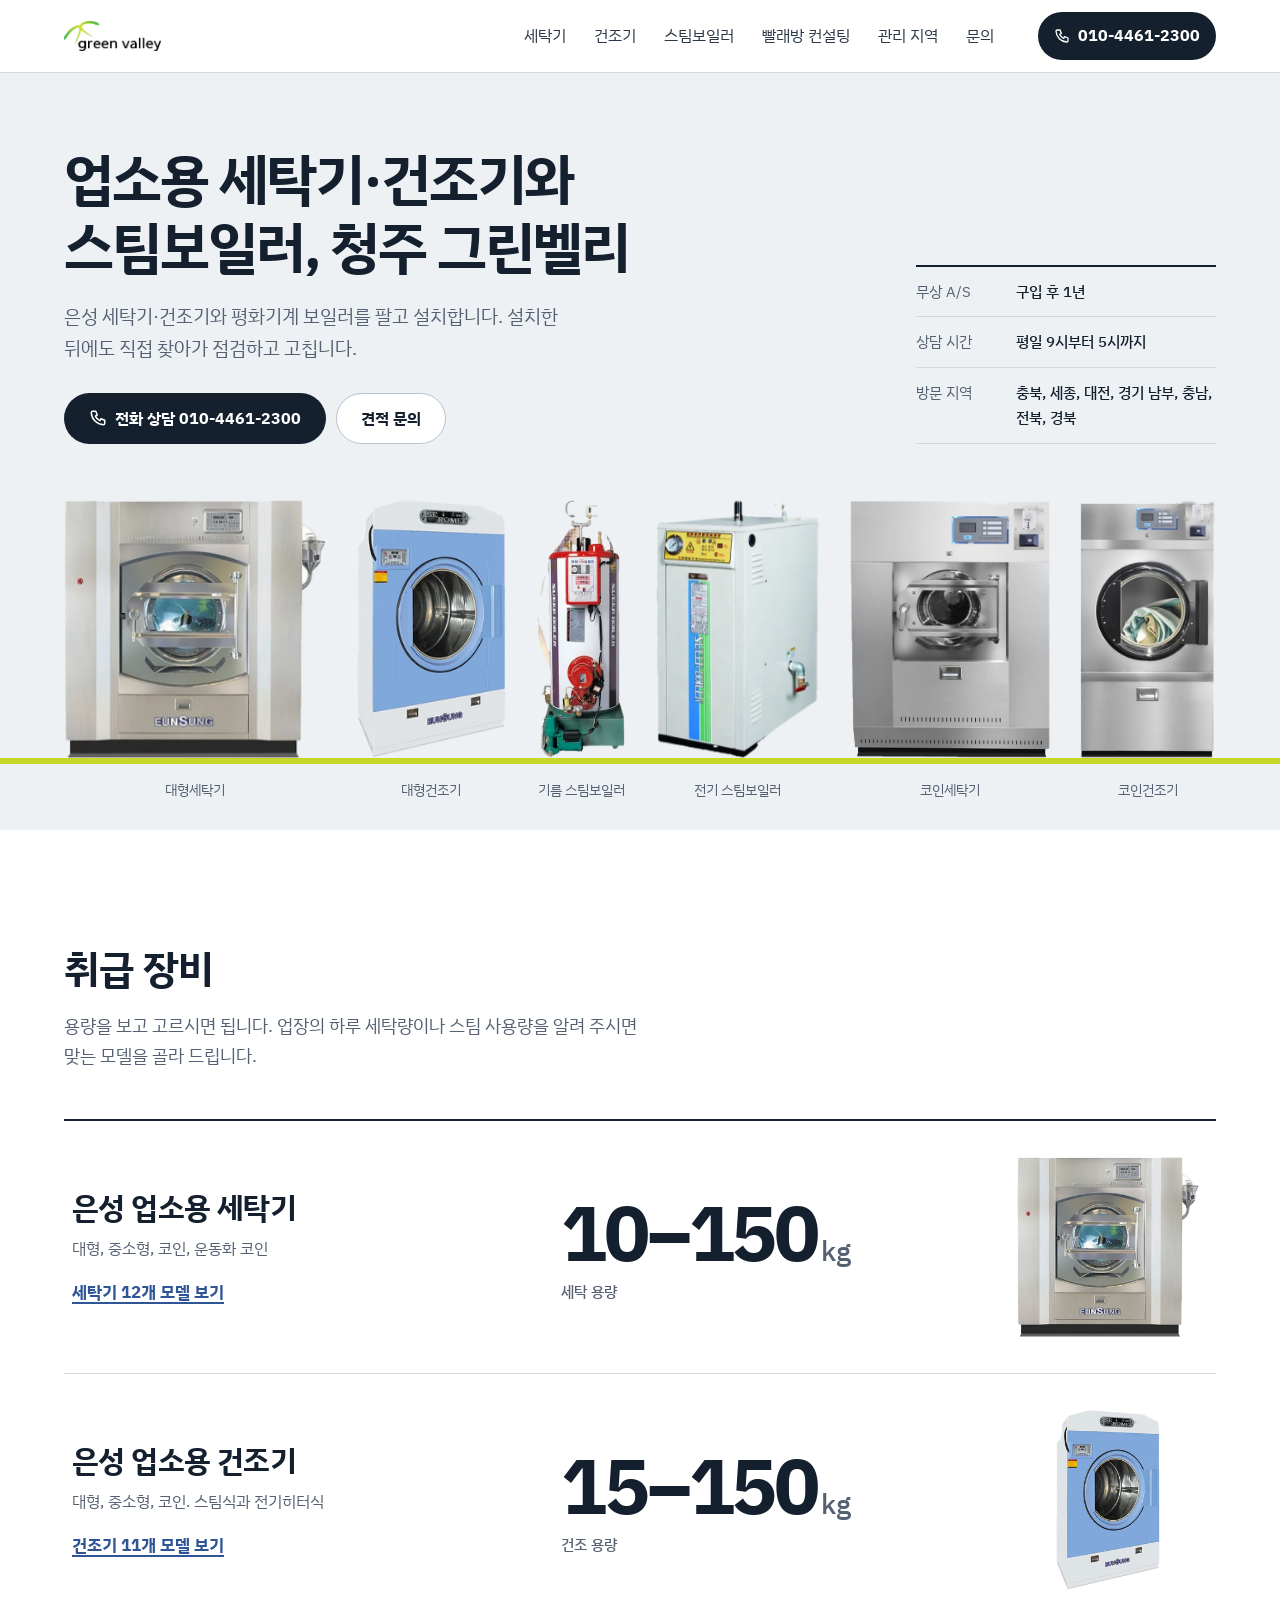
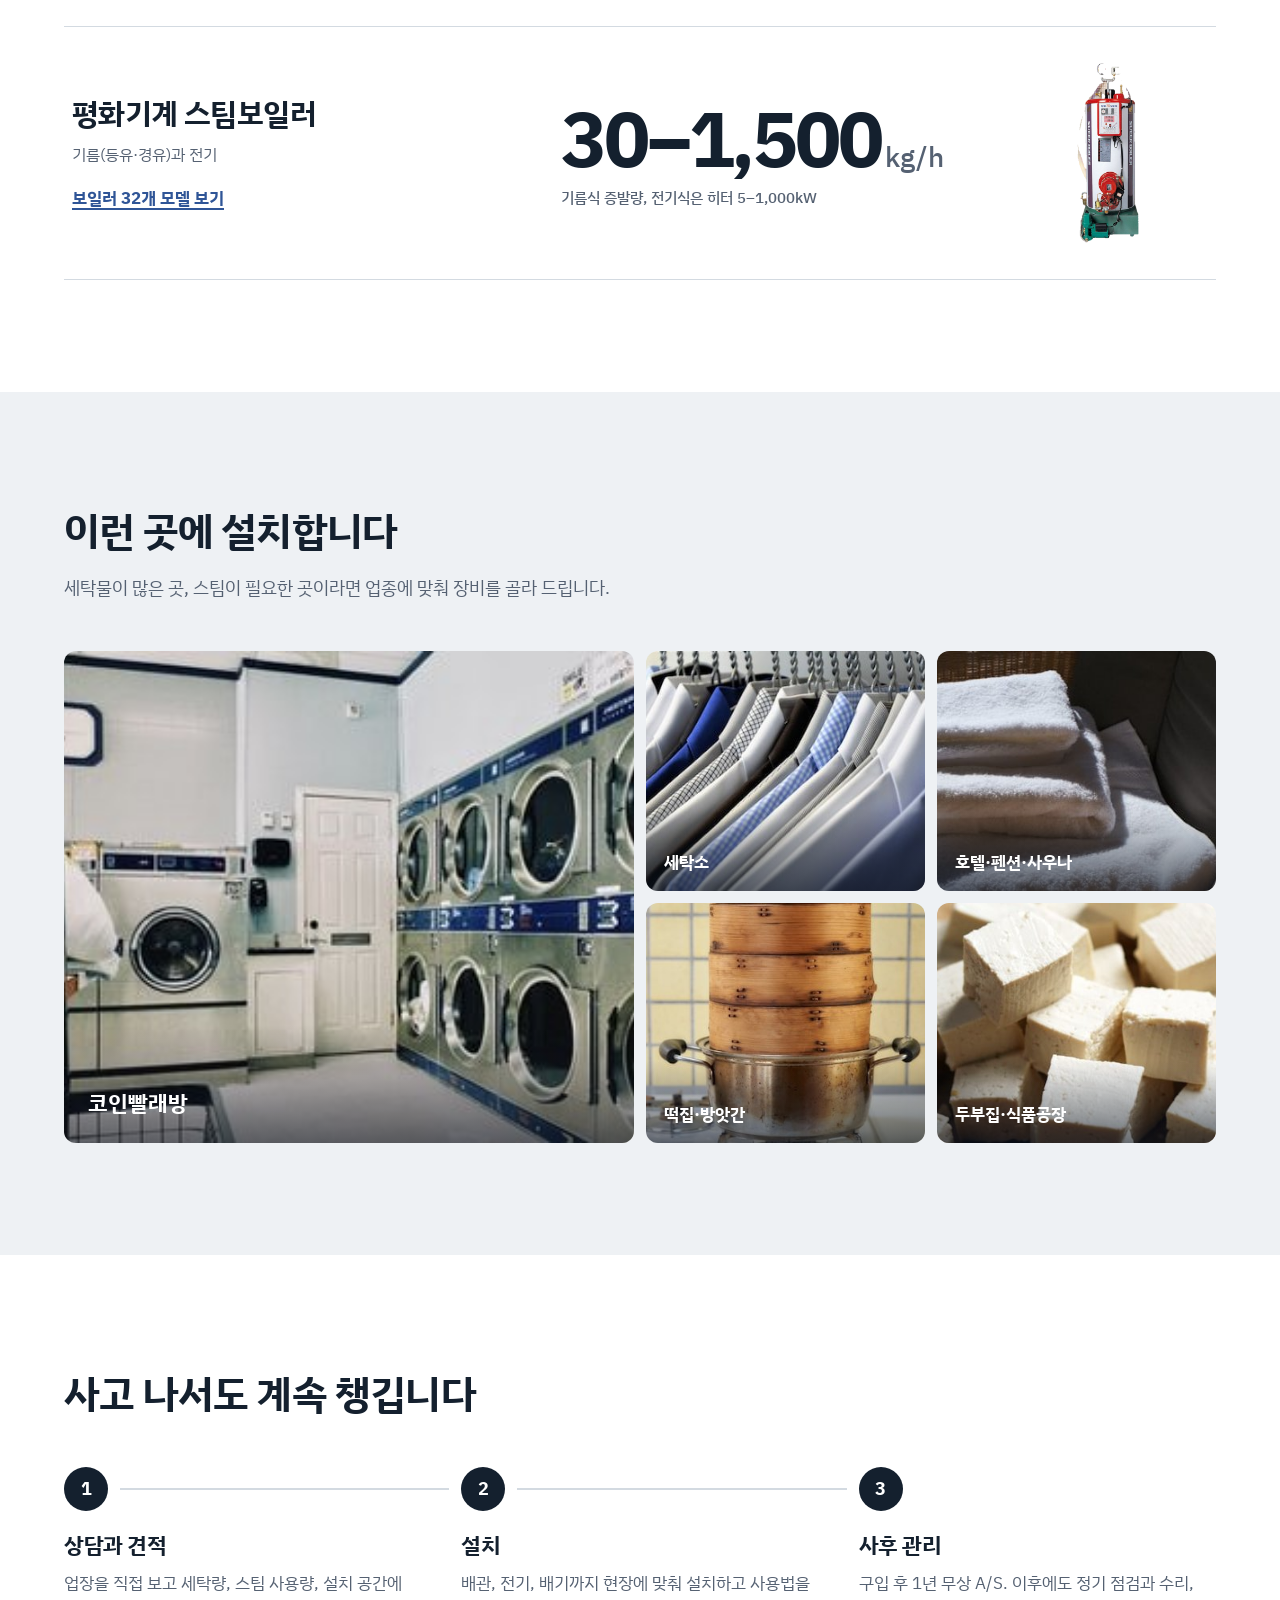
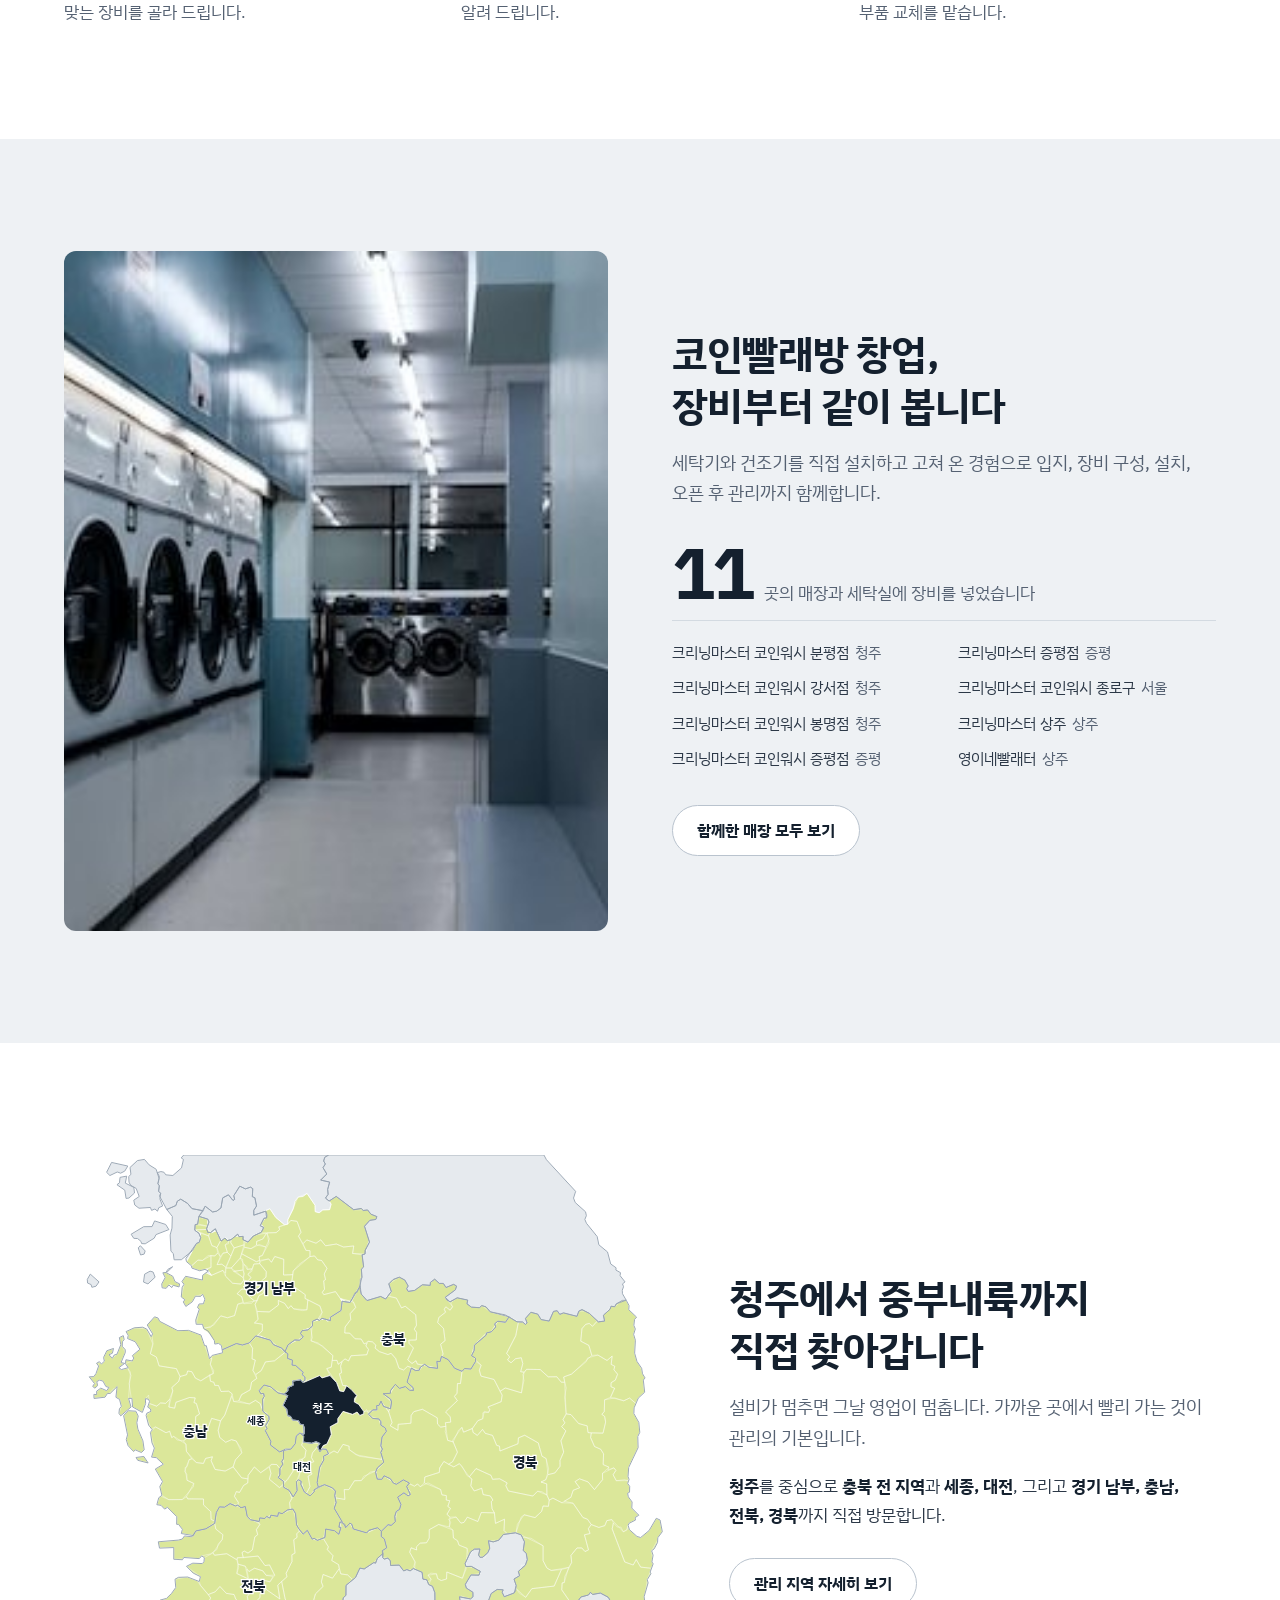
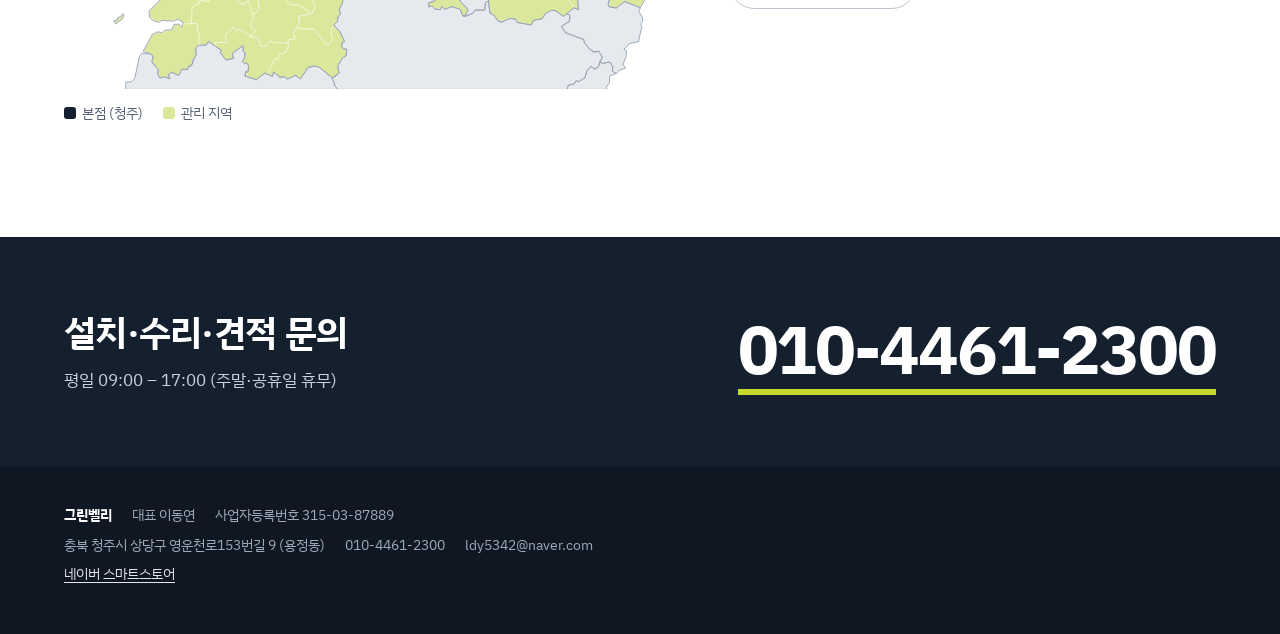
==== commit b4139af5: "메인 장비 라인업 높이를 모두 같게 맞춤 Co-Authored-By: Claude Opus 5.5 <noreply@anthropic.com> Claude-Session: https" ====
--- a/index.html
+++ b/index.html
@@ -4,14 +4,16 @@
 <meta charset="utf-8">
 <meta name="viewport" content="width=device-width, initial-scale=1, viewport-fit=cover">
 <title>그린벨리 | 청주 업소용 세탁기·건조기·스팀보일러 판매·설치·A/S</title>
-<meta name="description" content="청주 그린벨리는 은성 업소용 세탁기·대형건조기와 평화기계 스팀보일러를 판매·설치하고 A/S합니다. 청주·충북 코인빨래방(셀프빨래방) 창업 컨설팅. 충청·경기 남부·전북·경북 방문 관리.">
+<meta name="description" content="청주 그린벨리는 은성 업소용 세탁기·대형건조기와 평화기계 스팀보일러를 판매·설치하고 유지관리합니다. 코인빨래방 창업 컨설팅. 충청·경기 남부·전북·경북 방문 관리.">
 <link rel="canonical" href="https://greenvalley.co.kr/">
 <meta name="robots" content="index, follow, max-image-preview:large">
+<meta name="naver-site-verification" content="네이버_확인코드">
+<meta name="google-site-verification" content="구글_확인코드">
 <meta property="og:type" content="website">
 <meta property="og:locale" content="ko_KR">
 <meta property="og:site_name" content="그린벨리">
 <meta property="og:title" content="그린벨리 | 청주 업소용 세탁기·건조기·스팀보일러 판매·설치·A/S">
-<meta property="og:description" content="청주 그린벨리는 은성 업소용 세탁기·대형건조기와 평화기계 스팀보일러를 판매·설치하고 A/S합니다. 청주·충북 코인빨래방(셀프빨래방) 창업 컨설팅. 충청·경기 남부·전북·경북 방문 관리.">
+<meta property="og:description" content="청주 그린벨리는 은성 업소용 세탁기·대형건조기와 평화기계 스팀보일러를 판매·설치하고 유지관리합니다. 코인빨래방 창업 컨설팅. 충청·경기 남부·전북·경북 방문 관리.">
 <meta property="og:url" content="https://greenvalley.co.kr/">
 <meta property="og:image" content="https://greenvalley.co.kr/img/og-image.jpg">
 <meta name="twitter:card" content="summary_large_image">
@@ -23,7 +25,7 @@
 <link rel="preconnect" href="https://fonts.gstatic.com" crossorigin>
 <link rel="stylesheet" href="https://fonts.googleapis.com/css2?family=IBM+Plex+Sans+KR:wght@400;500;700&display=swap">
 <link rel="stylesheet" href="style.css">
-<script type="application/ld+json">{"@context": "https://schema.org", "@graph": [{"@type": ["LocalBusiness", "Store"], "@id": "https://greenvalley.co.kr/#business", "name": "그린벨리", "alternateName": ["Green Valley", "그린밸리"], "description": "청주에 있는 업소용 세탁기·건조기, 스팀보일러 판매·설치·유지관리 업체. 은성 세탁기·대형건조기와 평화기계 스팀보일러를 취급하고 코인빨래방 창업 컨설팅을 합니다.", "url": "https://greenvalley.co.kr/", "logo": "https://greenvalley.co.kr/img/logo.png", "image": "https://greenvalley.co.kr/img/og-image.jpg", "telephone": "+82-10-4461-2300", "email": "ldy5342@naver.com", "vatID": "315-03-87889", "address": {"@type": "PostalAddress", "streetAddress": "영운천로153번길 9 (용정동)", "addressLocality": "청주시 상당구", "addressRegion": "충청북도", "addressCountry": "KR"}, "openingHoursSpecification": [{"@type": "OpeningHoursSpecification", "dayOfWeek": ["Monday", "Tuesday", "Wednesday", "Thursday", "Friday"], "opens": "09:00", "closes": "17:00"}], "areaServed": [{"@type": "City", "name": "청주시"}, {"@type": "AdministrativeArea", "name": "충청북도"}, {"@type": "City", "name": "세종특별자치시"}, {"@type": "City", "name": "대전광역시"}, {"@type": "AdministrativeArea", "name": "경기 남부"}, {"@type": "AdministrativeArea", "name": "충청남도"}, {"@type": "AdministrativeArea", "name": "전라북도"}, {"@type": "AdministrativeArea", "name": "경상북도"}], "brand": [{"@type": "Brand", "name": "은성", "alternateName": "은성기계"}, {"@type": "Brand", "name": "평화기계"}], "sameAs": ["https://smartstore.naver.com/greenvally"], "founder": {"@type": "Person", "name": "이동연"}, "knowsAbout": ["업소용 세탁기", "업소용 건조기", "코인빨래방 창업", "셀프빨래방 창업", "스팀보일러"]}]}</script>
+<script type="application/ld+json">{"@context": "https://schema.org", "@graph": [{"@type": ["LocalBusiness", "Store"], "@id": "https://greenvalley.co.kr/#business", "name": "그린벨리", "alternateName": ["Green Valley", "그린밸리"], "description": "청주에 있는 업소용 세탁기·건조기, 스팀보일러 판매·설치·유지관리 업체. 은성 세탁기·대형건조기와 평화기계 스팀보일러를 취급하고 코인빨래방 창업 컨설팅을 합니다.", "url": "https://greenvalley.co.kr/", "logo": "https://greenvalley.co.kr/img/logo.png", "image": "https://greenvalley.co.kr/img/og-image.jpg", "telephone": "+82-10-4461-2300", "email": "ldy5342@naver.com", "vatID": "315-03-87889", "address": {"@type": "PostalAddress", "streetAddress": "영운천로153번길 9 (용정동)", "addressLocality": "청주시 상당구", "addressRegion": "충청북도", "addressCountry": "KR"}, "openingHoursSpecification": [{"@type": "OpeningHoursSpecification", "dayOfWeek": ["Monday", "Tuesday", "Wednesday", "Thursday", "Friday"], "opens": "09:00", "closes": "17:00"}], "areaServed": [{"@type": "City", "name": "청주시"}, {"@type": "AdministrativeArea", "name": "충청북도"}, {"@type": "City", "name": "세종특별자치시"}, {"@type": "City", "name": "대전광역시"}, {"@type": "AdministrativeArea", "name": "경기 남부"}, {"@type": "AdministrativeArea", "name": "충청남도"}, {"@type": "AdministrativeArea", "name": "전라북도"}, {"@type": "AdministrativeArea", "name": "경상북도"}], "brand": [{"@type": "Brand", "name": "은성"}, {"@type": "Brand", "name": "평화기계"}], "sameAs": ["https://smartstore.naver.com/greenvally"]}]}</script>
 </head>
 <body>
 <a class="skip" href="#main">본문으로 건너뛰기</a>
--- a/style.css
+++ b/style.css
@@ -107,18 +107,18 @@
 .hx-facts div{display:grid;grid-template-columns:88px 1fr;gap:12px;padding:12px 0;border-bottom:1px solid var(--line);font-size:15px}
 .hx-facts dt{color:var(--muted)}
 .hx-facts dd{margin:0;color:var(--ink);font-weight:500}
-.lineup{list-style:none;display:grid;grid-template-columns:1.05fr .6fr .5fr .62fr .82fr .55fr;grid-template-rows:var(--lh,300px);align-items:end;gap:clamp(12px,2.4vw,36px);margin-top:56px;position:relative;--lh:300px}
+.lineup{list-style:none;display:grid;grid-template-columns:var(--cols);align-items:end;gap:clamp(10px,2.4vw,36px);margin-top:56px;position:relative}
 .lineup::after{content:"";position:absolute;left:-100vw;right:-100vw;bottom:0;height:6px;background:var(--lime);z-index:0}
-.lineup li{min-width:0;height:var(--lh);display:flex;align-items:flex-end;position:relative;z-index:1}
-.lineup a{display:block;width:100%;height:calc(var(--lh) * var(--hf,1));text-decoration:none;color:var(--ink);position:relative;padding-bottom:6px}
-.lineup picture{display:block;height:100%}
-.lineup img{height:100%;width:100%;object-fit:contain;object-position:center bottom}
+.lineup li{min-width:0;position:relative;z-index:1}
+.lineup a{display:block;width:100%;text-decoration:none;color:var(--ink);position:relative;padding-bottom:6px}
+.lineup picture{display:block}
+.lineup img{width:100%;height:auto;display:block}
 .lineup img.mul{mix-blend-mode:multiply}
 .lineup .tag{position:absolute;left:50%;top:-34px;transform:translate(-50%,4px);white-space:nowrap;font-size:14px;font-weight:700;background:var(--ink);color:#fff;padding:4px 10px;border-radius:999px;opacity:0;pointer-events:none;transition:opacity .15s ease,transform .2s var(--ease-out)}
 .lineup a:hover .tag,.lineup a:focus-visible .tag{opacity:1;transform:translate(-50%,0)}
 .lineup a picture{transition:transform .25s var(--ease-out)}
 .lineup a:hover picture{transform:translateY(-6px)}
-.lineup-names{list-style:none;display:grid;grid-template-columns:1.05fr .6fr .5fr .62fr .82fr .55fr;gap:clamp(12px,2.4vw,36px);padding:14px 0 28px;font-size:14px;color:var(--muted);text-align:center}
+.lineup-names{list-style:none;display:grid;grid-template-columns:var(--cols);gap:clamp(10px,2.4vw,36px);padding:14px 0 28px;font-size:14px;color:var(--muted);text-align:center}
 .lineup-names a{text-decoration:none}
 .lineup-names a:hover{color:var(--ink);text-decoration:underline}
 @media (prefers-reduced-motion: no-preference){
@@ -128,8 +128,8 @@
 @media (max-width:980px){.hx-top{grid-template-columns:1fr;gap:28px}.hx-facts{max-width:520px}}
 @media (max-width:760px){
   .hx{padding-top:48px}
-  .lineup,.lineup-names{grid-template-columns:repeat(6,minmax(0,1fr));gap:8px}
-  .lineup{--lh:150px;margin-top:40px}
+  .lineup,.lineup-names{gap:6px}
+  .lineup{margin-top:40px}
   .lineup-names{font-size:12px;letter-spacing:-.02em}
   .lineup .tag{display:none}
 }
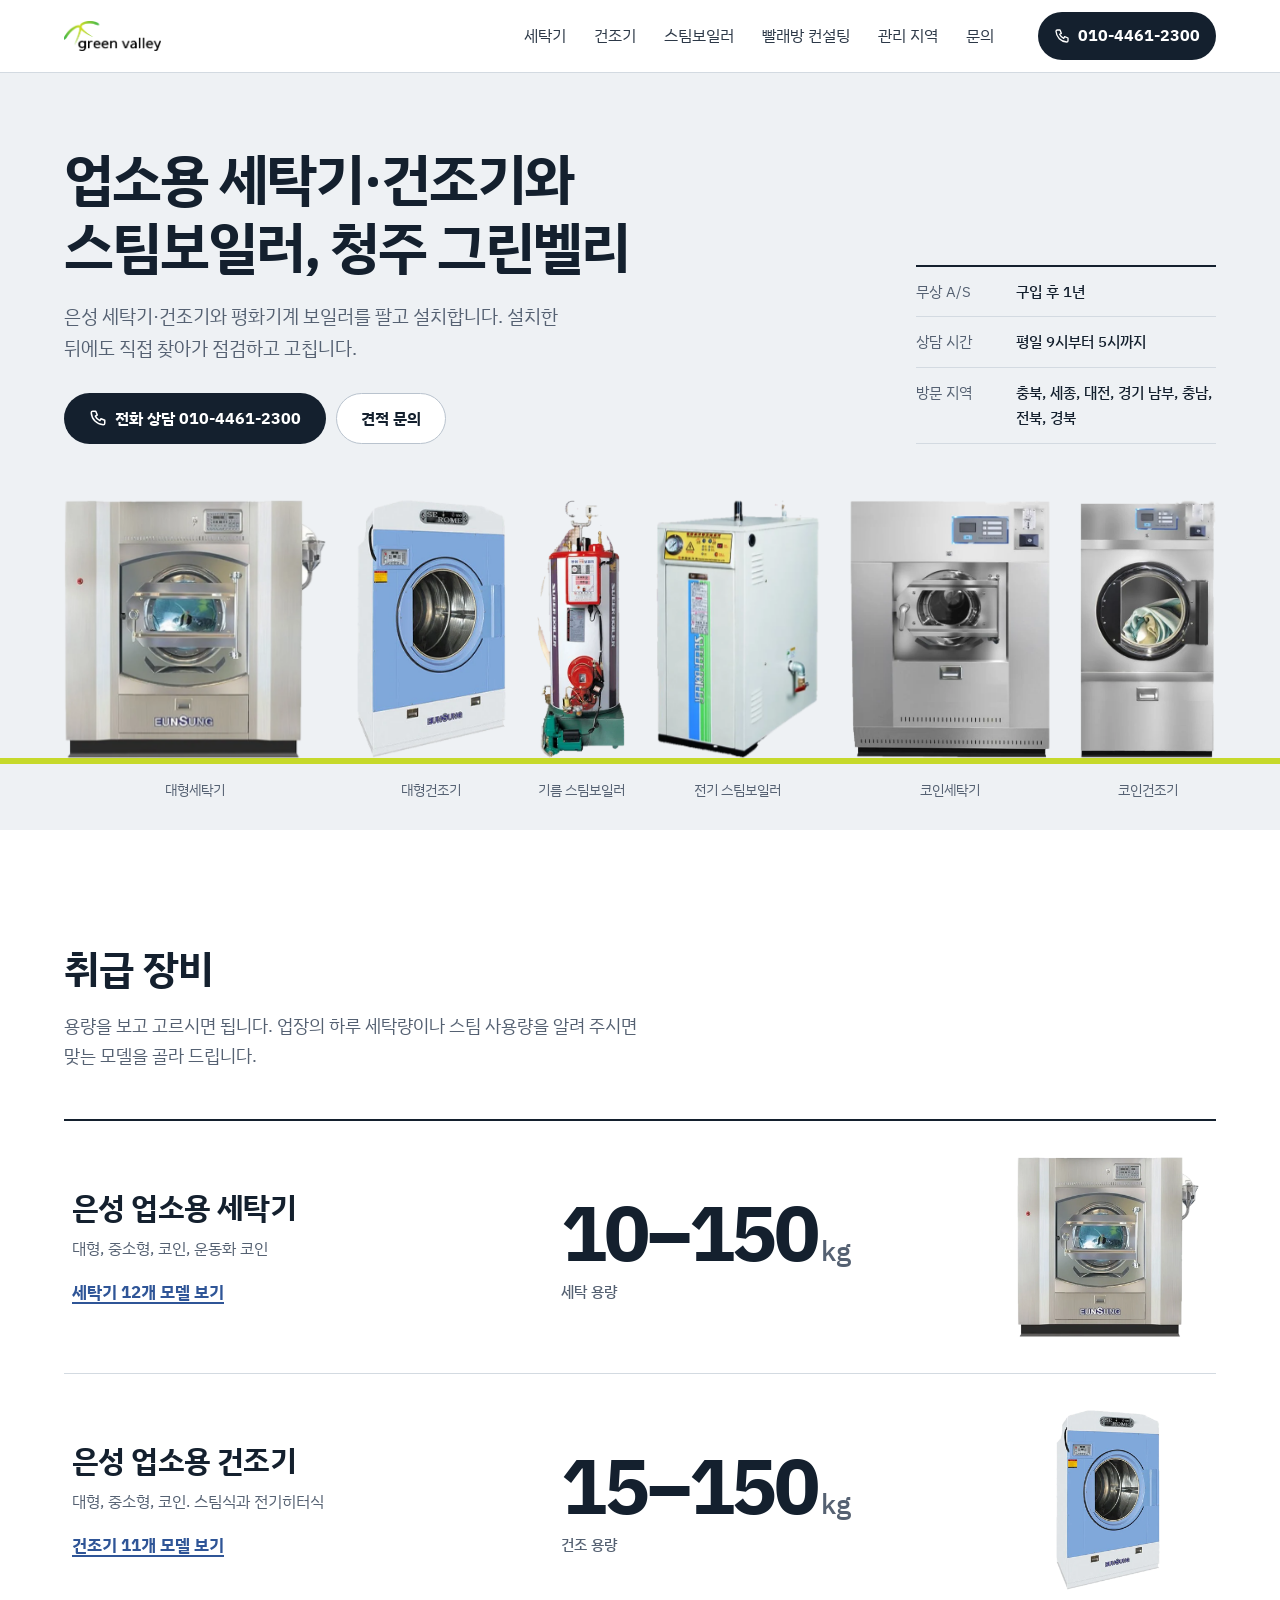
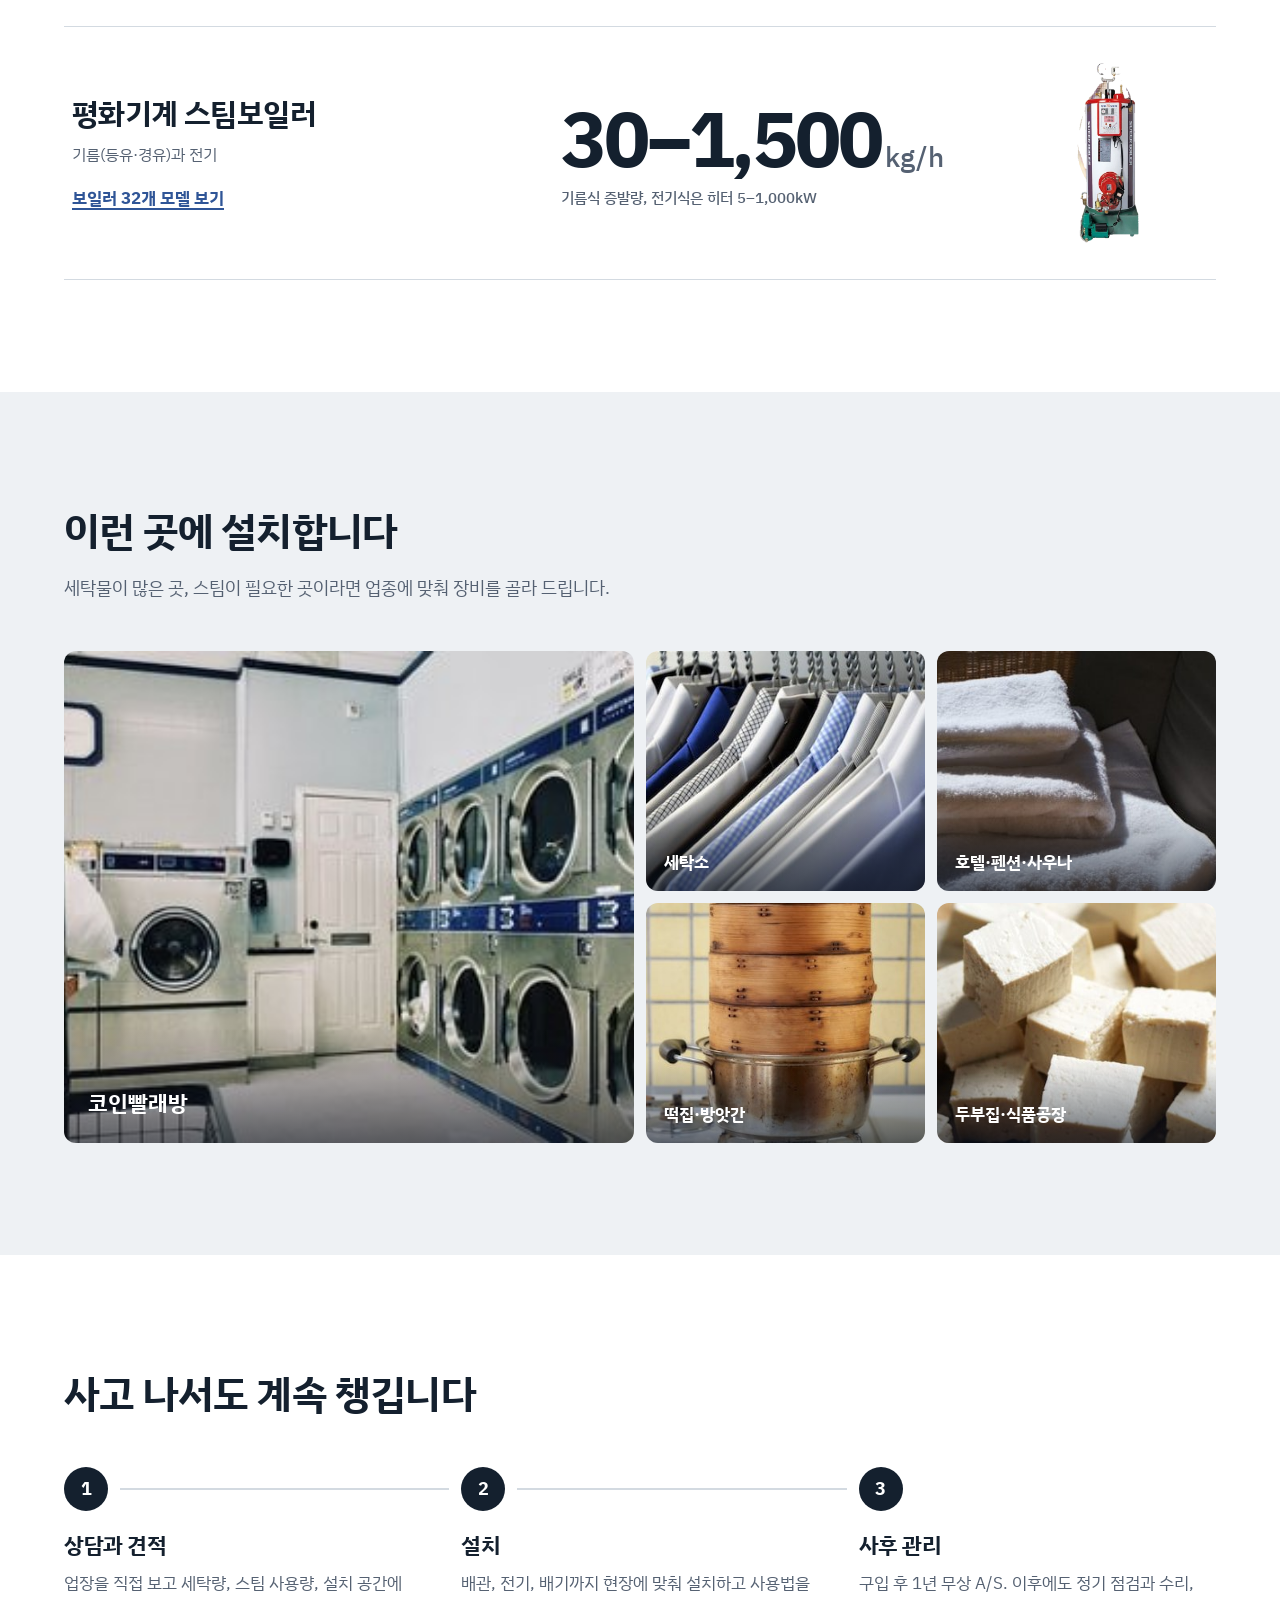
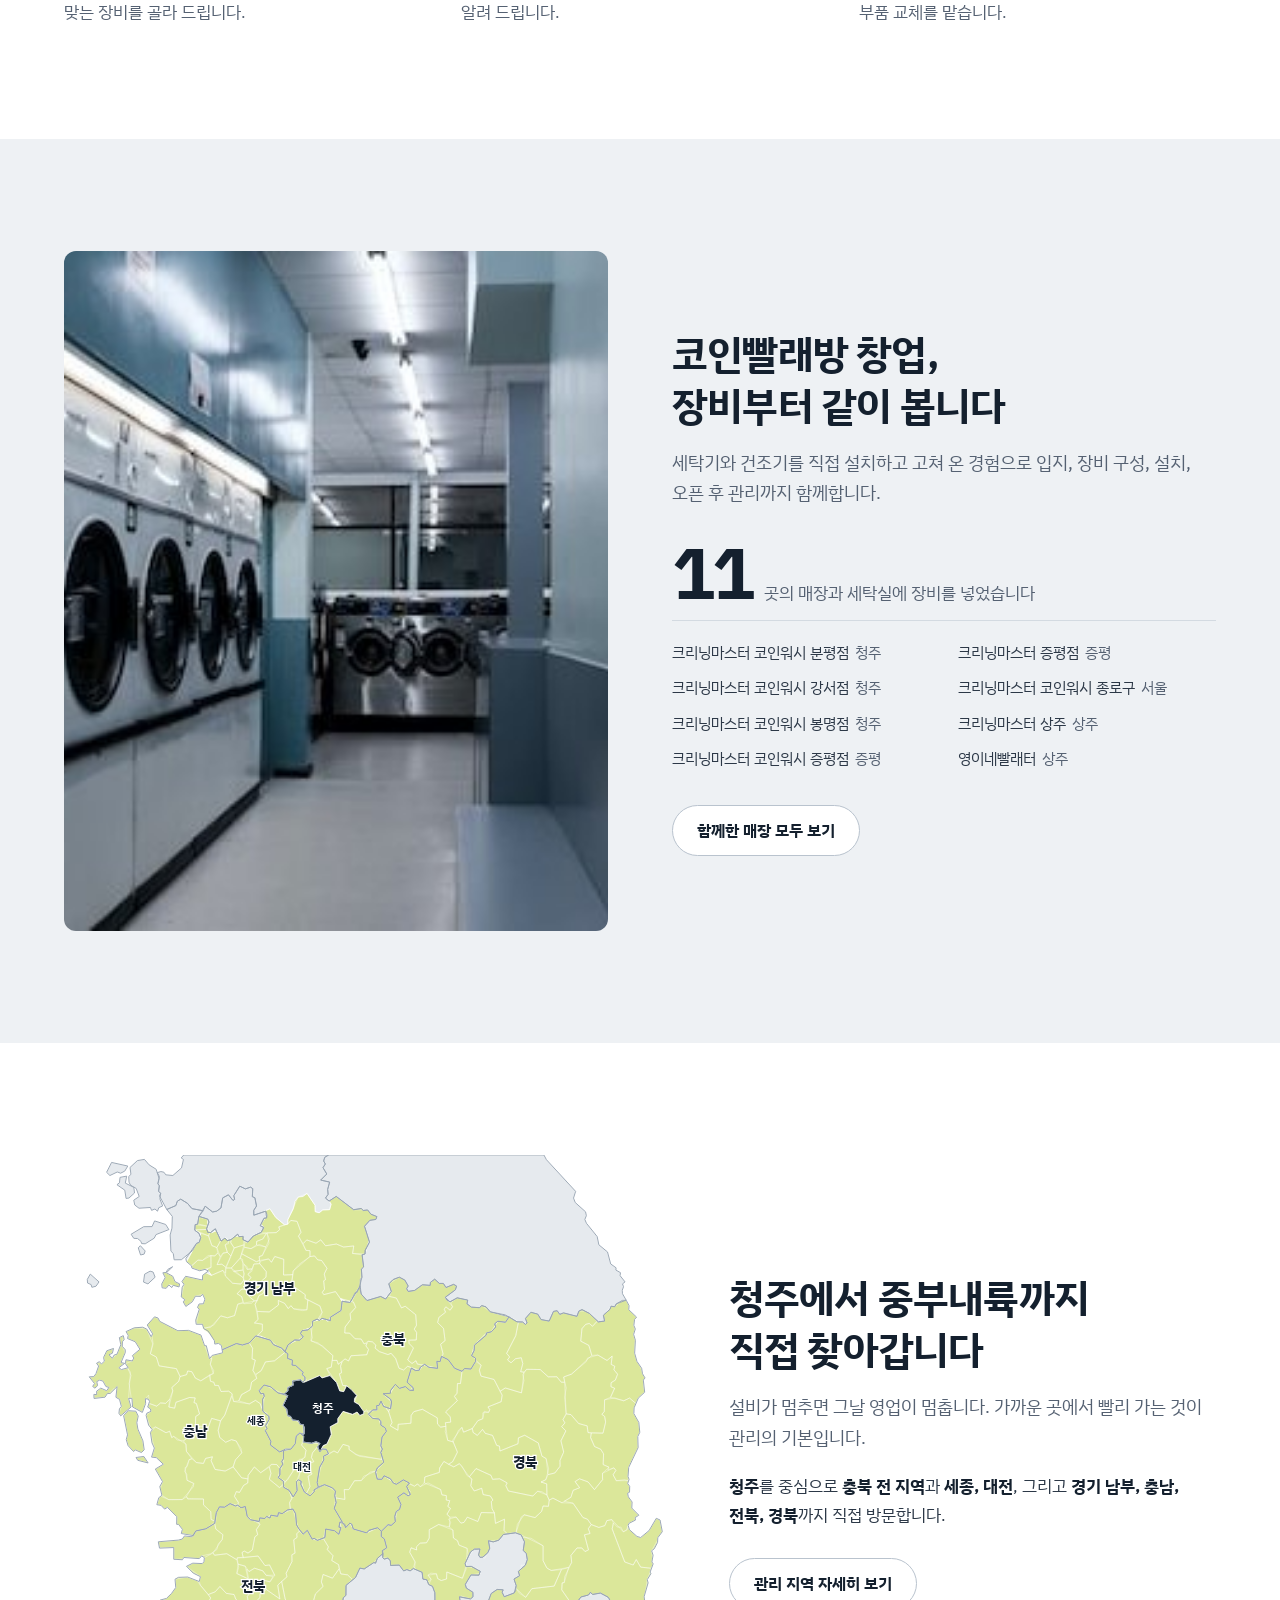
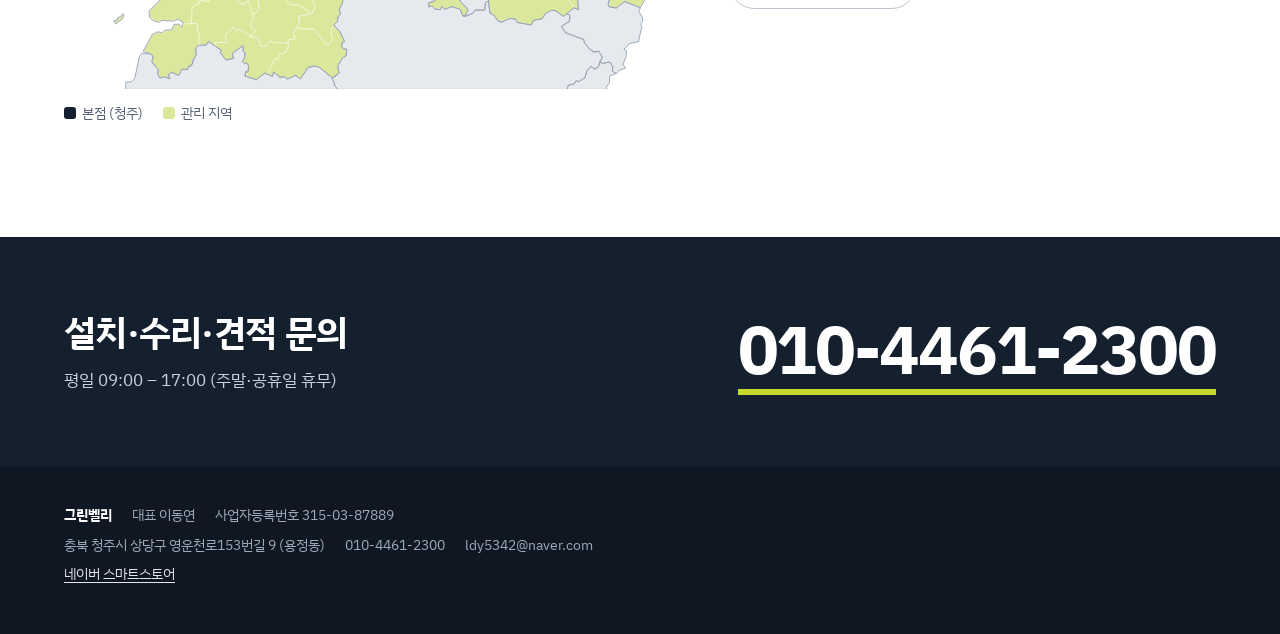
==== commit 7f7e3f6d: "이미지 WebP 적용 + 우선 로딩 표시 페이지당 1장으로 정리 - 홈 '취급 장비' 썸네일, 보일러 하단 이미지, 제품 탭 아이콘 등   WebP가 있는데 PNG/JPG만 쓰던 " ====
--- a/index.html
+++ b/index.html
@@ -4,16 +4,14 @@
 <meta charset="utf-8">
 <meta name="viewport" content="width=device-width, initial-scale=1, viewport-fit=cover">
 <title>그린벨리 | 청주 업소용 세탁기·건조기·스팀보일러 판매·설치·A/S</title>
-<meta name="description" content="청주 그린벨리는 은성 업소용 세탁기·대형건조기와 평화기계 스팀보일러를 판매·설치하고 유지관리합니다. 코인빨래방 창업 컨설팅. 충청·경기 남부·전북·경북 방문 관리.">
+<meta name="description" content="청주 그린벨리는 은성 업소용 세탁기·대형건조기와 평화기계 스팀보일러를 판매·설치하고 A/S합니다. 청주·충북 코인빨래방(셀프빨래방) 창업 컨설팅. 충청·경기 남부·전북·경북 방문 관리.">
 <link rel="canonical" href="https://greenvalley.co.kr/">
 <meta name="robots" content="index, follow, max-image-preview:large">
-<meta name="naver-site-verification" content="네이버_확인코드">
-<meta name="google-site-verification" content="구글_확인코드">
 <meta property="og:type" content="website">
 <meta property="og:locale" content="ko_KR">
 <meta property="og:site_name" content="그린벨리">
 <meta property="og:title" content="그린벨리 | 청주 업소용 세탁기·건조기·스팀보일러 판매·설치·A/S">
-<meta property="og:description" content="청주 그린벨리는 은성 업소용 세탁기·대형건조기와 평화기계 스팀보일러를 판매·설치하고 유지관리합니다. 코인빨래방 창업 컨설팅. 충청·경기 남부·전북·경북 방문 관리.">
+<meta property="og:description" content="청주 그린벨리는 은성 업소용 세탁기·대형건조기와 평화기계 스팀보일러를 판매·설치하고 A/S합니다. 청주·충북 코인빨래방(셀프빨래방) 창업 컨설팅. 충청·경기 남부·전북·경북 방문 관리.">
 <meta property="og:url" content="https://greenvalley.co.kr/">
 <meta property="og:image" content="https://greenvalley.co.kr/img/og-image.jpg">
 <meta name="twitter:card" content="summary_large_image">
@@ -25,13 +23,13 @@
 <link rel="preconnect" href="https://fonts.gstatic.com" crossorigin>
 <link rel="stylesheet" href="https://fonts.googleapis.com/css2?family=IBM+Plex+Sans+KR:wght@400;500;700&display=swap">
 <link rel="stylesheet" href="style.css">
-<script type="application/ld+json">{"@context": "https://schema.org", "@graph": [{"@type": ["LocalBusiness", "Store"], "@id": "https://greenvalley.co.kr/#business", "name": "그린벨리", "alternateName": ["Green Valley", "그린밸리"], "description": "청주에 있는 업소용 세탁기·건조기, 스팀보일러 판매·설치·유지관리 업체. 은성 세탁기·대형건조기와 평화기계 스팀보일러를 취급하고 코인빨래방 창업 컨설팅을 합니다.", "url": "https://greenvalley.co.kr/", "logo": "https://greenvalley.co.kr/img/logo.png", "image": "https://greenvalley.co.kr/img/og-image.jpg", "telephone": "+82-10-4461-2300", "email": "ldy5342@naver.com", "vatID": "315-03-87889", "address": {"@type": "PostalAddress", "streetAddress": "영운천로153번길 9 (용정동)", "addressLocality": "청주시 상당구", "addressRegion": "충청북도", "addressCountry": "KR"}, "openingHoursSpecification": [{"@type": "OpeningHoursSpecification", "dayOfWeek": ["Monday", "Tuesday", "Wednesday", "Thursday", "Friday"], "opens": "09:00", "closes": "17:00"}], "areaServed": [{"@type": "City", "name": "청주시"}, {"@type": "AdministrativeArea", "name": "충청북도"}, {"@type": "City", "name": "세종특별자치시"}, {"@type": "City", "name": "대전광역시"}, {"@type": "AdministrativeArea", "name": "경기 남부"}, {"@type": "AdministrativeArea", "name": "충청남도"}, {"@type": "AdministrativeArea", "name": "전라북도"}, {"@type": "AdministrativeArea", "name": "경상북도"}], "brand": [{"@type": "Brand", "name": "은성"}, {"@type": "Brand", "name": "평화기계"}], "sameAs": ["https://smartstore.naver.com/greenvally"]}]}</script>
+<script type="application/ld+json">{"@context": "https://schema.org", "@graph": [{"@type": ["LocalBusiness", "Store"], "@id": "https://greenvalley.co.kr/#business", "name": "그린벨리", "alternateName": ["Green Valley", "그린밸리"], "description": "청주에 있는 업소용 세탁기·건조기, 스팀보일러 판매·설치·유지관리 업체. 은성 세탁기·대형건조기와 평화기계 스팀보일러를 취급하고 코인빨래방 창업 컨설팅을 합니다.", "url": "https://greenvalley.co.kr/", "logo": "https://greenvalley.co.kr/img/logo.png", "image": "https://greenvalley.co.kr/img/og-image.jpg", "telephone": "+82-10-4461-2300", "email": "ldy5342@naver.com", "vatID": "315-03-87889", "address": {"@type": "PostalAddress", "streetAddress": "영운천로153번길 9 (용정동)", "addressLocality": "청주시 상당구", "addressRegion": "충청북도", "addressCountry": "KR"}, "openingHoursSpecification": [{"@type": "OpeningHoursSpecification", "dayOfWeek": ["Monday", "Tuesday", "Wednesday", "Thursday", "Friday"], "opens": "09:00", "closes": "17:00"}], "areaServed": [{"@type": "City", "name": "청주시"}, {"@type": "AdministrativeArea", "name": "충청북도"}, {"@type": "City", "name": "세종특별자치시"}, {"@type": "City", "name": "대전광역시"}, {"@type": "AdministrativeArea", "name": "경기 남부"}, {"@type": "AdministrativeArea", "name": "충청남도"}, {"@type": "AdministrativeArea", "name": "전라북도"}, {"@type": "AdministrativeArea", "name": "경상북도"}], "brand": [{"@type": "Brand", "name": "은성", "alternateName": "은성기계"}, {"@type": "Brand", "name": "평화기계"}], "sameAs": ["https://smartstore.naver.com/greenvally"], "founder": {"@type": "Person", "name": "이동연"}, "knowsAbout": ["업소용 세탁기", "업소용 건조기", "코인빨래방 창업", "셀프빨래방 창업", "스팀보일러"]}]}</script>
 </head>
 <body>
 <a class="skip" href="#main">본문으로 건너뛰기</a>
 <header class="top">
   <div class="wrap">
-    <a class="logo" href="index.html"><img src="img/logo.png" alt="그린벨리" width="802" height="249"></a>
+    <a class="logo" href="./"><img src="img/logo.png" alt="그린벨리" width="802" height="249"></a>
     <nav class="menu" aria-label="메뉴"><a href="washer.html">세탁기</a><a href="dryer.html">건조기</a><a href="boiler.html">스팀보일러</a><a href="consulting.html">빨래방 컨설팅</a><a href="area.html">관리 지역</a><a href="contact.html">문의</a></nav>
     <a class="tel-top" href="tel:01044612300" aria-label="전화 010-4461-2300"><svg viewBox="0 0 24 24" fill="none" stroke="currentColor" stroke-width="2" stroke-linecap="round" stroke-linejoin="round" aria-hidden="true"><path d="M5 3h4l2 5-2.5 1.5a11 11 0 0 0 6 6L16 13l5 2v4a2 2 0 0 1-2 2A17 17 0 0 1 3 5a2 2 0 0 1 2-2z"/></svg>010-4461-2300</a>
   </div>
@@ -51,7 +49,7 @@
     </dl>
   </div>
   <div class="wrap">
-    <ul class="lineup" style="--cols:1.013fr 0.579fr 0.342fr 0.631fr 0.772fr 0.525fr" aria-label="취급 장비"><li style="--i:0"><a href="washer.html#w-large" style="--hf:1.0" aria-label="대형세탁기 보기"><span class="tag" aria-hidden="true">대형세탁기</span><picture><source srcset="img/prod/cut/washer-large.webp" type="image/webp"><img src="img/prod/cut/washer-large.png" alt="은성·평화기계 대형세탁기" width="611" height="603" fetchpriority="high"></picture></a></li><li style="--i:1"><a href="dryer.html#d-large" style="--hf:1.0" aria-label="대형건조기 보기"><span class="tag" aria-hidden="true">대형건조기</span><picture><source srcset="img/prod/cut/dryer-blue.webp" type="image/webp"><img src="img/prod/cut/dryer-blue.png" alt="은성·평화기계 대형건조기" width="361" height="623" fetchpriority="high"></picture></a></li><li style="--i:2"><a href="boiler.html#b-oil" style="--hf:0.98" aria-label="기름 스팀보일러 보기"><span class="tag" aria-hidden="true">기름 스팀보일러</span><picture><source srcset="img/prod/cut/pho-30.webp" type="image/webp"><img src="img/prod/cut/pho-30.png" alt="은성·평화기계 기름 스팀보일러" width="205" height="599" fetchpriority="high"></picture></a></li><li style="--i:3"><a href="boiler.html#b-elec" style="--hf:0.8" aria-label="전기 스팀보일러 보기"><span class="tag" aria-hidden="true">전기 스팀보일러</span><picture><source srcset="img/prod/cut/phe-small.webp" type="image/webp"><img src="img/prod/cut/phe-small.png" alt="은성·평화기계 전기 스팀보일러" width="361" height="572" fetchpriority="auto"></picture></a></li><li style="--i:4"><a href="washer.html#w-coin" style="--hf:0.8" aria-label="코인세탁기 보기"><span class="tag" aria-hidden="true">코인세탁기</span><picture><source srcset="img/prod/cut/washer-coin.webp" type="image/webp"><img src="img/prod/cut/washer-coin.png" alt="은성·평화기계 코인세탁기" width="477" height="618" fetchpriority="auto"></picture></a></li><li style="--i:5"><a href="dryer.html#d-coin" style="--hf:0.92" aria-label="코인건조기 보기"><span class="tag" aria-hidden="true">코인건조기</span><picture><source srcset="img/prod/cut/dryer-coin.webp" type="image/webp"><img src="img/prod/cut/dryer-coin.png" alt="은성·평화기계 코인건조기" width="326" height="621" fetchpriority="auto"></picture></a></li></ul>
+    <ul class="lineup" style="--cols:1.013fr 0.579fr 0.342fr 0.631fr 0.772fr 0.525fr" aria-label="취급 장비"><li style="--i:0"><a href="washer.html#w-large" style="--hf:1.0" aria-label="대형세탁기 보기"><span class="tag" aria-hidden="true">대형세탁기</span><picture><source srcset="img/prod/cut/washer-large.webp" type="image/webp"><img src="img/prod/cut/washer-large.png" alt="은성·평화기계 대형세탁기" width="611" height="603" fetchpriority="high"></picture></a></li><li style="--i:1"><a href="dryer.html#d-large" style="--hf:1.0" aria-label="대형건조기 보기"><span class="tag" aria-hidden="true">대형건조기</span><picture><source srcset="img/prod/cut/dryer-blue.webp" type="image/webp"><img src="img/prod/cut/dryer-blue.png" alt="은성·평화기계 대형건조기" width="361" height="623"></picture></a></li><li style="--i:2"><a href="boiler.html#b-oil" style="--hf:0.98" aria-label="기름 스팀보일러 보기"><span class="tag" aria-hidden="true">기름 스팀보일러</span><picture><source srcset="img/prod/cut/pho-30.webp" type="image/webp"><img src="img/prod/cut/pho-30.png" alt="은성·평화기계 기름 스팀보일러" width="205" height="599"></picture></a></li><li style="--i:3"><a href="boiler.html#b-elec" style="--hf:0.8" aria-label="전기 스팀보일러 보기"><span class="tag" aria-hidden="true">전기 스팀보일러</span><picture><source srcset="img/prod/cut/phe-small.webp" type="image/webp"><img src="img/prod/cut/phe-small.png" alt="은성·평화기계 전기 스팀보일러" width="361" height="572"></picture></a></li><li style="--i:4"><a href="washer.html#w-coin" style="--hf:0.8" aria-label="코인세탁기 보기"><span class="tag" aria-hidden="true">코인세탁기</span><picture><source srcset="img/prod/cut/washer-coin.webp" type="image/webp"><img src="img/prod/cut/washer-coin.png" alt="은성·평화기계 코인세탁기" width="477" height="618"></picture></a></li><li style="--i:5"><a href="dryer.html#d-coin" style="--hf:0.92" aria-label="코인건조기 보기"><span class="tag" aria-hidden="true">코인건조기</span><picture><source srcset="img/prod/cut/dryer-coin.webp" type="image/webp"><img src="img/prod/cut/dryer-coin.png" alt="은성·평화기계 코인건조기" width="326" height="621"></picture></a></li></ul>
     <ul class="lineup-names" style="--cols:1.013fr 0.579fr 0.342fr 0.631fr 0.772fr 0.525fr" aria-hidden="true"><li><a href="washer.html#w-large" tabindex="-1">대형세탁기</a></li><li><a href="dryer.html#d-large" tabindex="-1">대형건조기</a></li><li><a href="boiler.html#b-oil" tabindex="-1">기름 스팀보일러</a></li><li><a href="boiler.html#b-elec" tabindex="-1">전기 스팀보일러</a></li><li><a href="washer.html#w-coin" tabindex="-1">코인세탁기</a></li><li><a href="dryer.html#d-coin" tabindex="-1">코인건조기</a></li></ul>
   </div>
 </section>
@@ -61,15 +59,15 @@
     <ul class="cat"><li><a href="washer.html">
         <div><h3>은성 업소용 세탁기</h3><p class="types-line">대형, 중소형, 코인, 운동화 코인</p><span class="more">세탁기 12개 모델 보기</span></div>
         <p class="range">10–150<small>kg</small><span class="range-sub">세탁 용량</span></p>
-        <div class="thumb"><img src="img/prod/cut/washer-large.png" alt="" width="611" height="603" loading="lazy"></div>
+        <div class="thumb"><picture class="pic"><source srcset="img/prod/cut/washer-large.webp" type="image/webp"><img src="img/prod/cut/washer-large.png" alt="" width="611" height="603" loading="lazy"></picture></div>
       </a></li><li><a href="dryer.html">
         <div><h3>은성 업소용 건조기</h3><p class="types-line">대형, 중소형, 코인. 스팀식과 전기히터식</p><span class="more">건조기 11개 모델 보기</span></div>
         <p class="range">15–150<small>kg</small><span class="range-sub">건조 용량</span></p>
-        <div class="thumb"><img src="img/prod/cut/dryer-blue.png" alt="" width="361" height="623" loading="lazy"></div>
+        <div class="thumb"><picture class="pic"><source srcset="img/prod/cut/dryer-blue.webp" type="image/webp"><img src="img/prod/cut/dryer-blue.png" alt="" width="361" height="623" loading="lazy"></picture></div>
       </a></li><li><a href="boiler.html">
         <div><h3>평화기계 스팀보일러</h3><p class="types-line">기름(등유·경유)과 전기</p><span class="more">보일러 32개 모델 보기</span></div>
         <p class="range">30–1,500<small>kg/h</small><span class="range-sub">기름식 증발량, 전기식은 히터 5–1,000kW</span></p>
-        <div class="thumb"><img src="img/prod/cut/pho-30.png" alt="" width="205" height="599" loading="lazy"></div>
+        <div class="thumb"><picture class="pic"><source srcset="img/prod/cut/pho-30.webp" type="image/webp"><img src="img/prod/cut/pho-30.png" alt="" width="205" height="599" loading="lazy"></picture></div>
       </a></li></ul>
   </div>
 </section>
--- a/style.css
+++ b/style.css
@@ -444,3 +444,7 @@
 .sub-pic.multi img{height:100%;width:auto;max-width:100%;object-fit:contain;object-position:bottom;padding:0}
 @media (max-width:820px){.sub-pic.multi{gap:10px;justify-content:flex-start}}
 @media (hover:none){.lineup a:hover picture,.cat a:hover .thumb img,.places figure:hover img,a.type:hover{transform:none}}
+
+/* 이미지 WebP 감싸기: 기존 배치 그대로 유지 */
+picture.pic{display:contents}
+picture.pic>source{display:none}
